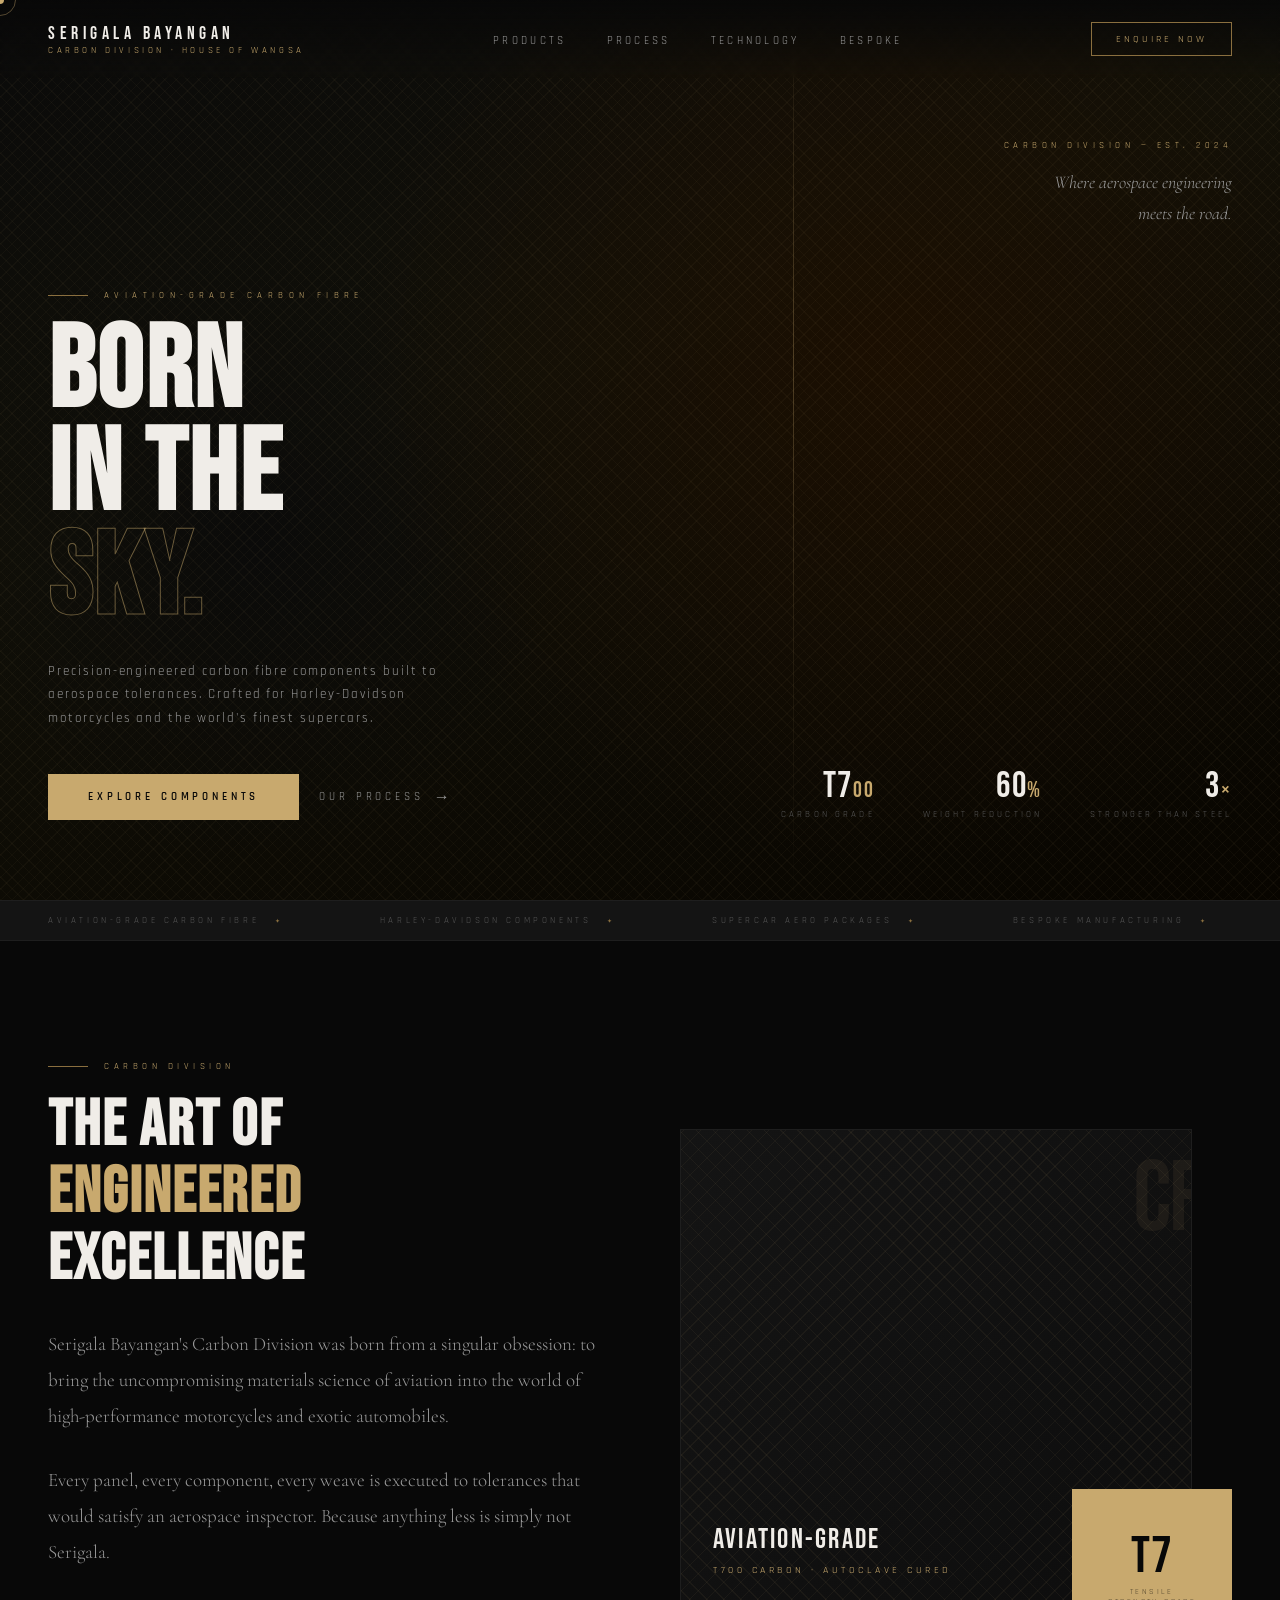
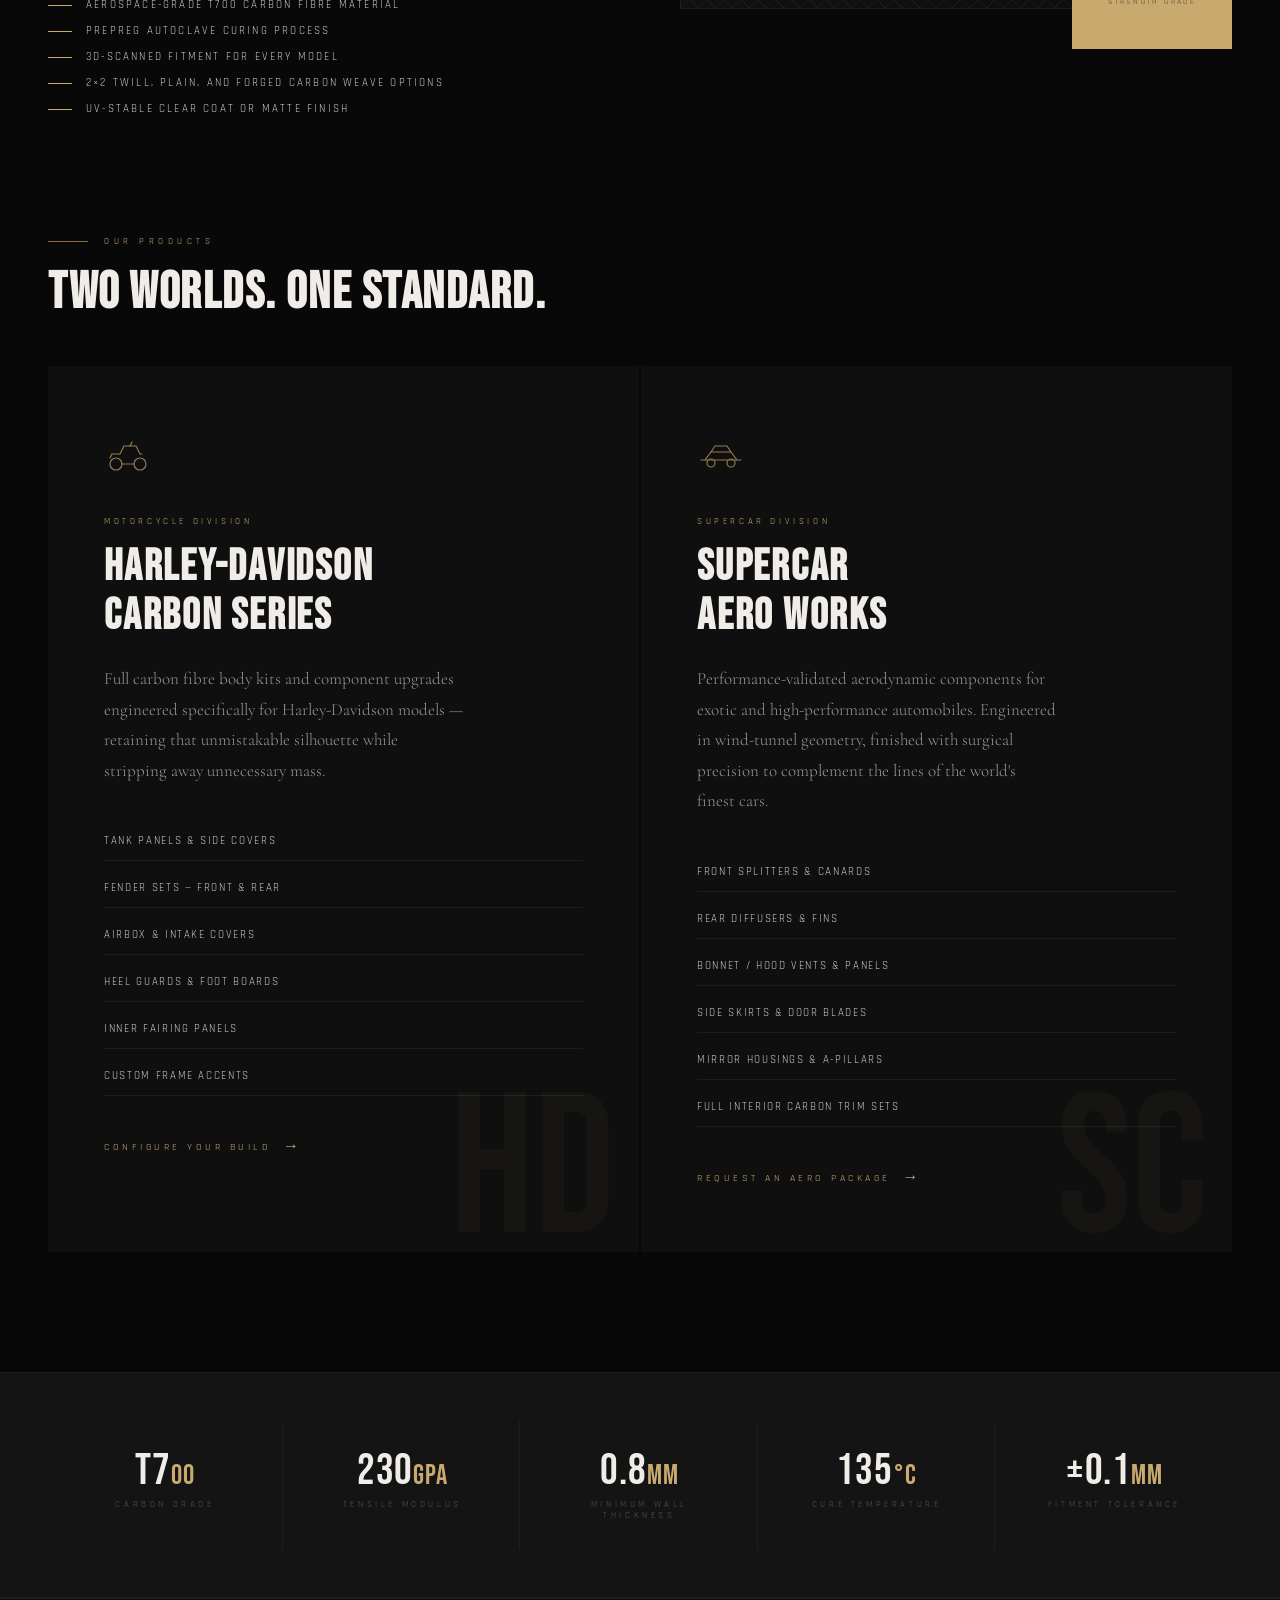
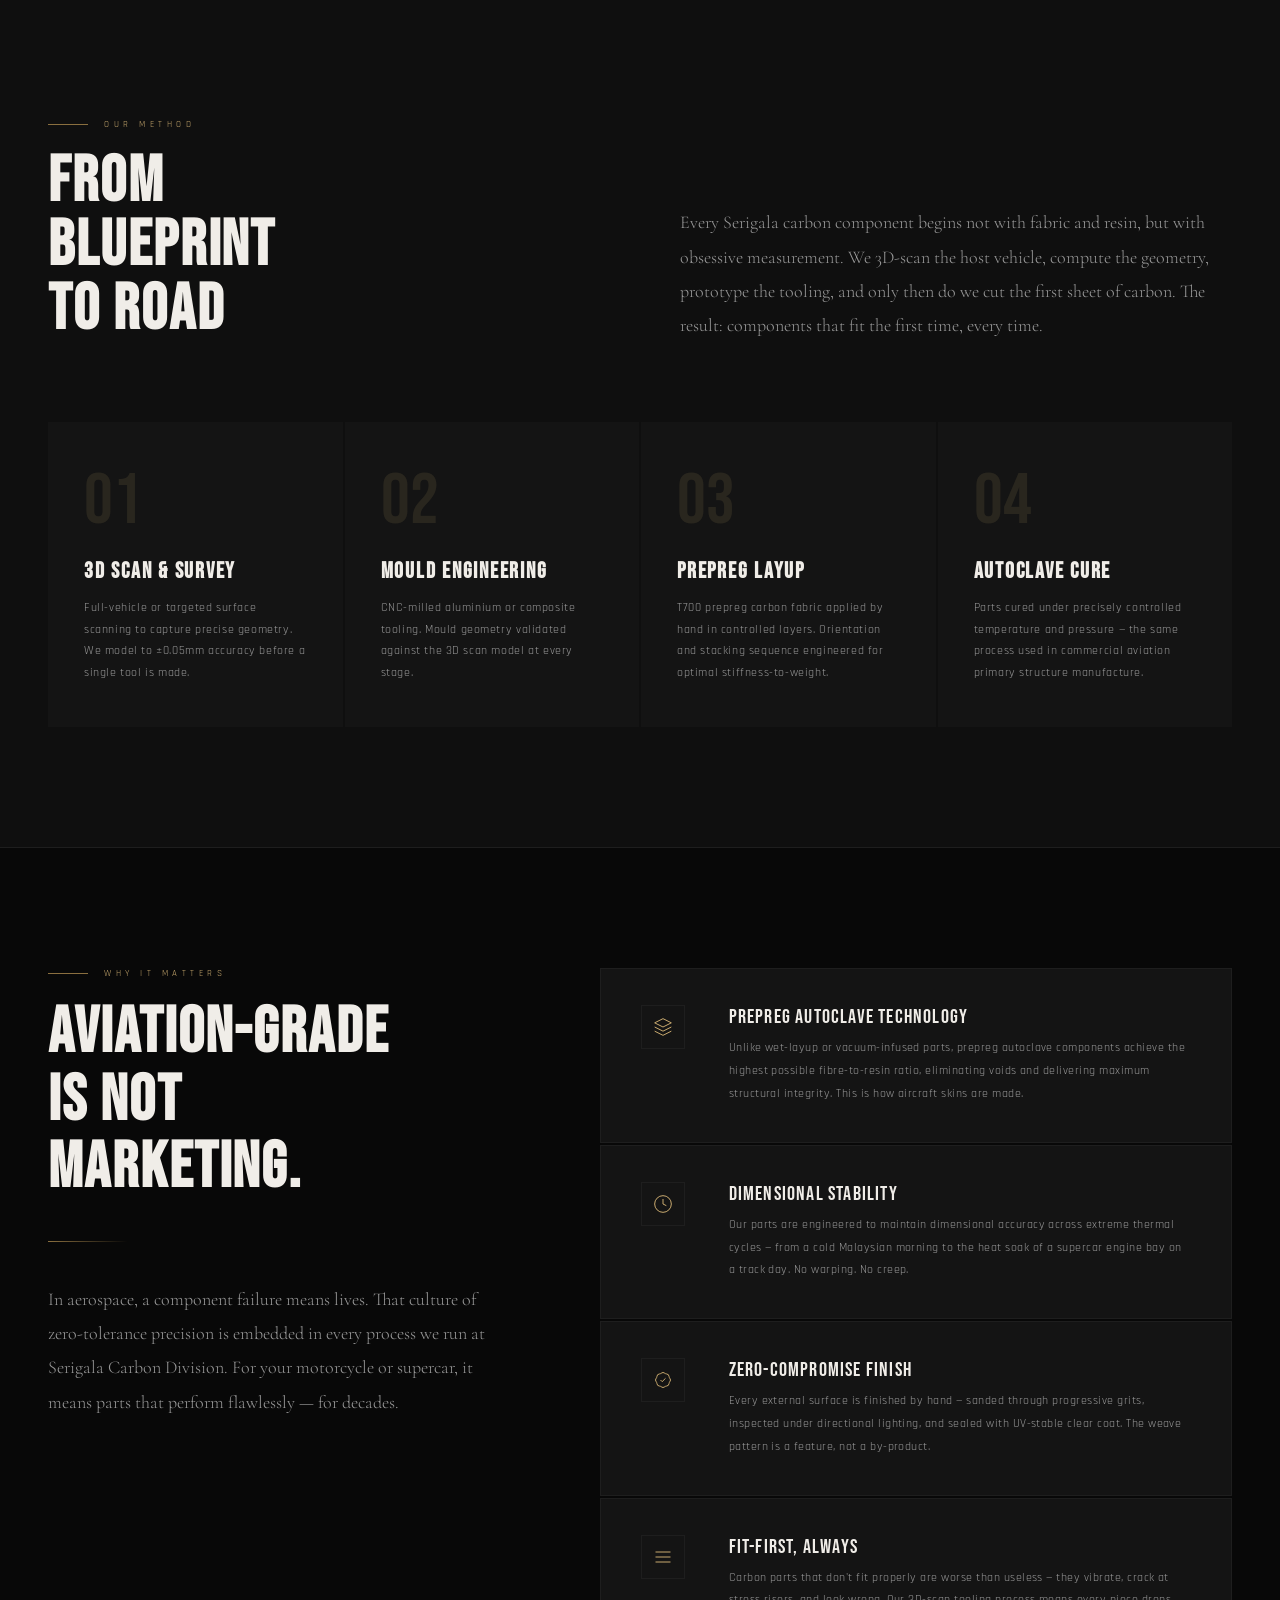
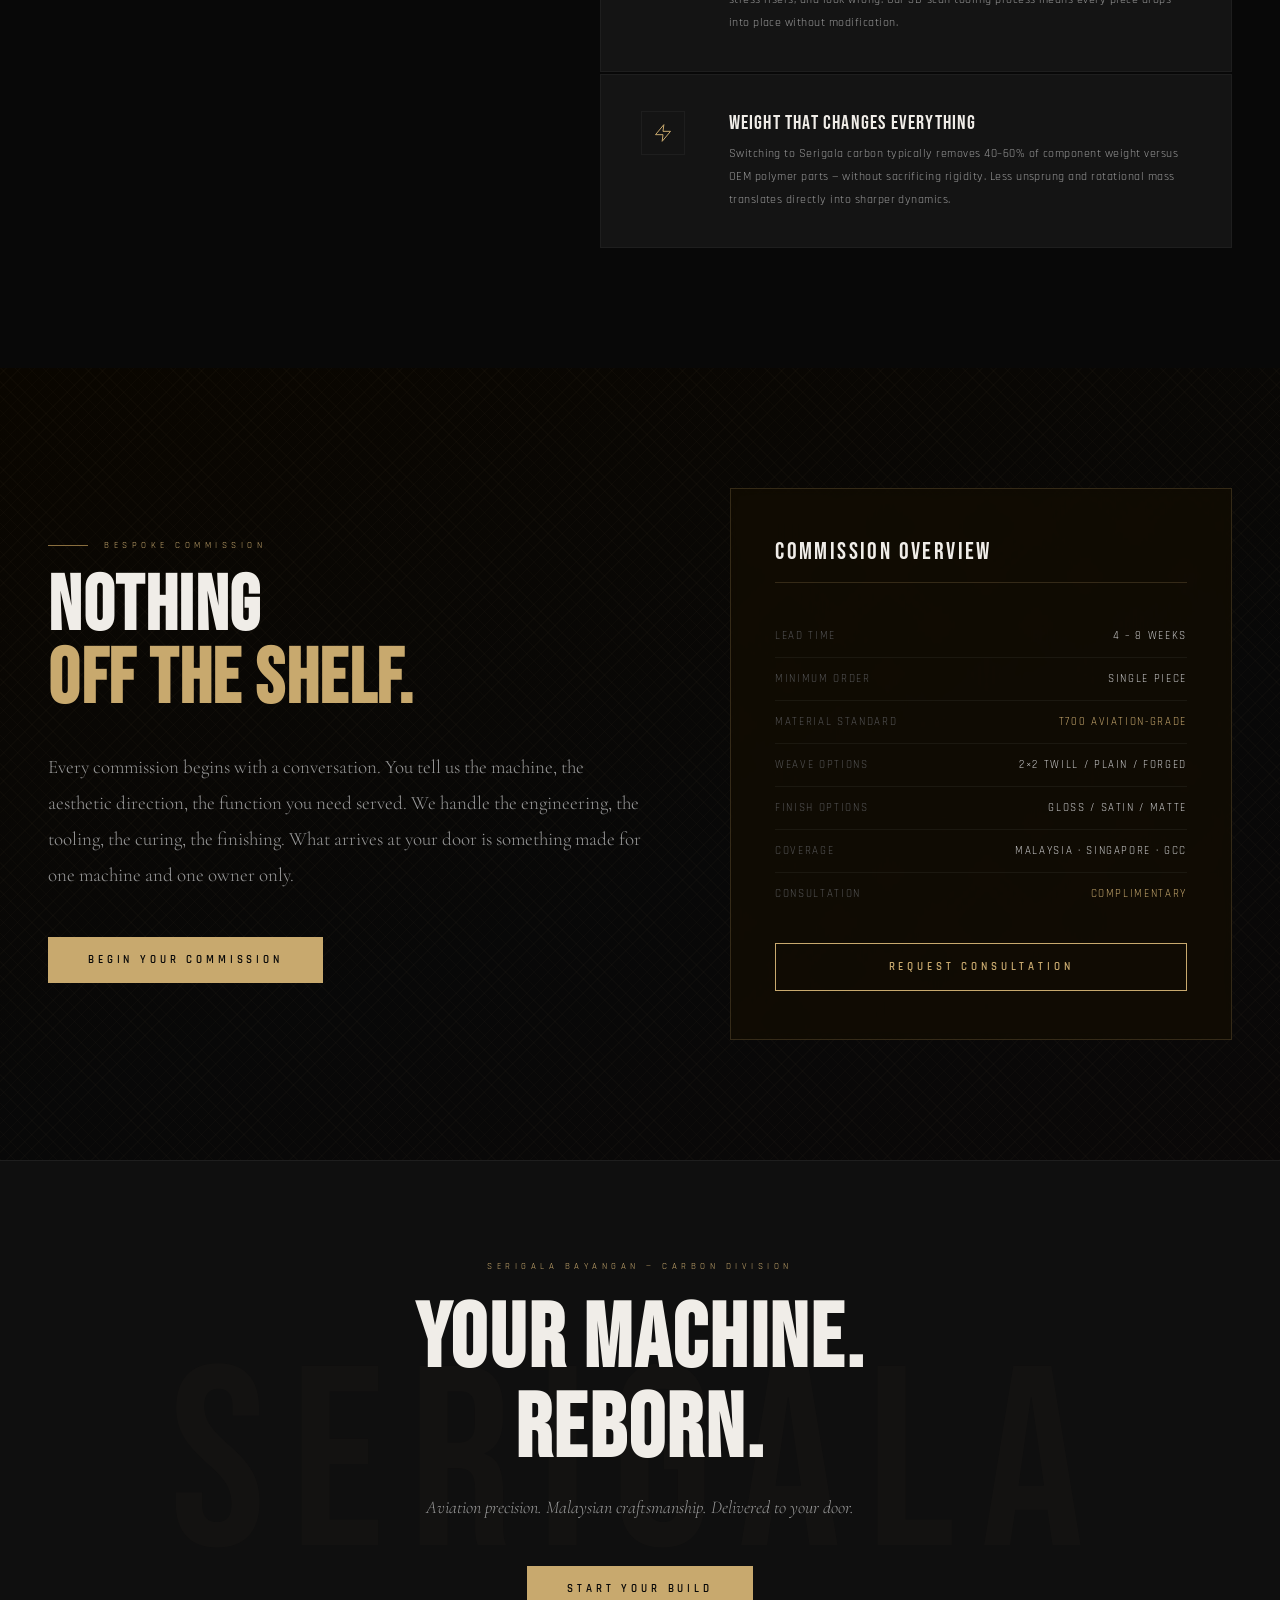
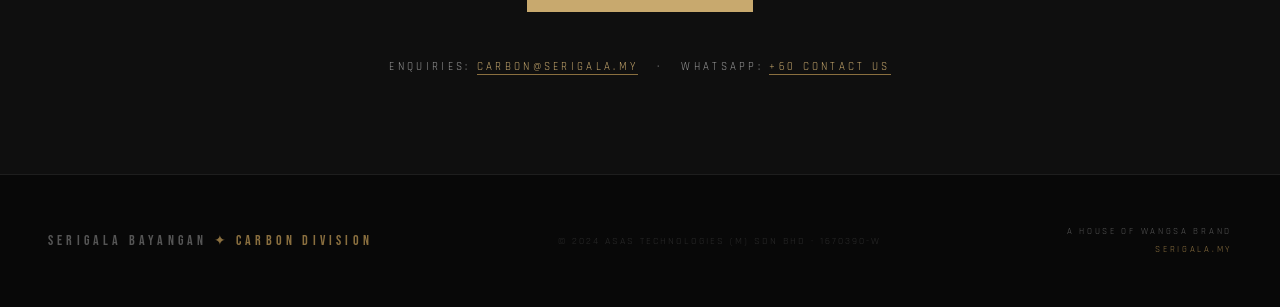
==== index.html @ 8aa506dd "Rename serigala-carbon.html to index.html" ====
<!DOCTYPE html>
<html lang="en">
<head>
<meta charset="UTF-8">
<meta name="viewport" content="width=device-width, initial-scale=1.0">
<title>Carbon Division — Serigala Bayangan</title>
<link rel="preconnect" href="https://fonts.googleapis.com">
<link href="https://fonts.googleapis.com/css2?family=Bebas+Neue&family=Cormorant+Garamond:ital,wght@0,300;0,400;0,600;1,300;1,400&family=Rajdhani:wght@300;400;500;600&display=swap" rel="stylesheet">
<link rel="stylesheet" href="css/style.css">
</head>
<body>

<div class="cursor" id="cursor"></div>
<div class="cursor-ring" id="cursorRing"></div>

<!-- NAV -->
<nav>
  <div class="nav-brand">
    <div class="nav-brand-main">Serigala Bayangan</div>
    <div class="nav-brand-sub">Carbon Division · House of Wangsa</div>
  </div>
  <ul class="nav-links">
    <li><a href="#products">Products</a></li>
    <li><a href="#process">Process</a></li>
    <li><a href="#why">Technology</a></li>
    <li><a href="#bespoke">Bespoke</a></li>
  </ul>
  <a href="#bespoke" class="nav-cta">Enquire Now</a>
</nav>

<!-- HERO -->
<section class="hero">
  <div class="hero-bg"></div>
  <div class="hero-carbon"></div>
  <div class="hero-line-v"></div>

  <div class="hero-tag">
    <div class="hero-tag-label">Carbon Division — Est. 2024</div>
    <div class="hero-tag-copy">Where aerospace engineering<br>meets the road.</div>
  </div>

  <div class="hero-content">
    <div class="hero-eyebrow">Aviation-Grade Carbon Fibre</div>
    <h1 class="hero-title">
      Born<br>
      in the<br>
      <span>Sky.</span>
    </h1>
    <p class="hero-sub">
      Precision-engineered carbon fibre components built to aerospace tolerances. 
      Crafted for Harley-Davidson motorcycles and the world's finest supercars.
    </p>
    <div class="hero-actions">
      <a href="#products" class="btn-primary">Explore Components</a>
      <a href="#process" class="btn-ghost">Our Process</a>
    </div>
  </div>

  <div class="hero-stats">
    <div class="stat">
      <div class="stat-number">T7<span class="stat-unit">00</span></div>
      <div class="stat-label">Carbon Grade</div>
    </div>
    <div class="stat">
      <div class="stat-number">60<span class="stat-unit">%</span></div>
      <div class="stat-label">Weight Reduction</div>
    </div>
    <div class="stat">
      <div class="stat-number">3<span class="stat-unit">×</span></div>
      <div class="stat-label">Stronger Than Steel</div>
    </div>
  </div>
</section>

<!-- TICKER -->
<div class="ticker-wrap">
  <div class="ticker">
    <div class="ticker-item">Aviation-Grade Carbon Fibre</div>
    <div class="ticker-item">Harley-Davidson Components</div>
    <div class="ticker-item">Supercar Aero Packages</div>
    <div class="ticker-item">Bespoke Manufacturing</div>
    <div class="ticker-item">Prepreg Layup Technology</div>
    <div class="ticker-item">CNC Precision Finishing</div>
    <div class="ticker-item">Malaysian Craftsmanship</div>
    <div class="ticker-item">House of Wangsa</div>
    <!-- Duplicate for seamless loop -->
    <div class="ticker-item">Aviation-Grade Carbon Fibre</div>
    <div class="ticker-item">Harley-Davidson Components</div>
    <div class="ticker-item">Supercar Aero Packages</div>
    <div class="ticker-item">Bespoke Manufacturing</div>
    <div class="ticker-item">Prepreg Layup Technology</div>
    <div class="ticker-item">CNC Precision Finishing</div>
    <div class="ticker-item">Malaysian Craftsmanship</div>
    <div class="ticker-item">House of Wangsa</div>
  </div>
</div>

<!-- INTRO -->
<section class="intro" id="about">
  <div class="reveal">
    <div class="section-label">Carbon Division</div>
    <h2 class="intro-title">The Art of<br><em>Engineered</em><br>Excellence</h2>
    <p class="intro-body">
      Serigala Bayangan's Carbon Division was born from a singular obsession: 
      to bring the uncompromising materials science of aviation into the world of 
      high-performance motorcycles and exotic automobiles.
    </p>
    <p class="intro-body">
      Every panel, every component, every weave is executed to tolerances 
      that would satisfy an aerospace inspector. Because anything less 
      is simply not Serigala.
    </p>
    <ul class="intro-list">
      <li>Aerospace-grade T700 carbon fibre material</li>
      <li>Prepreg autoclave curing process</li>
      <li>3D-scanned fitment for every model</li>
      <li>2×2 twill, plain, and forged carbon weave options</li>
      <li>UV-stable clear coat or matte finish</li>
    </ul>
  </div>

  <div class="intro-visual reveal">
    <div class="intro-card intro-card-main">
      <div class="card-cf-label">CF</div>
      <div class="card-main-content">
        <div class="card-main-title">Aviation-Grade</div>
        <div class="card-main-sub">T700 Carbon · Autoclave Cured</div>
      </div>
    </div>
    <div class="intro-card intro-card-accent">
      <div class="accent-number">T7</div>
      <div class="accent-label">Tensile<br>Strength Grade</div>
    </div>
  </div>
</section>

<!-- CATEGORIES -->
<section id="products">
  <div style="padding: 0 48px 48px;" class="reveal">
    <div class="section-label">Our Products</div>
    <h2 style="font-family:'Bebas Neue',sans-serif;font-size:clamp(36px,4vw,52px);letter-spacing:0.03em;color:var(--white);line-height:1;">
      Two Worlds. One Standard.
    </h2>
  </div>

  <div class="categories">
    <!-- HARLEY -->
    <div class="cat-card reveal">
      <div class="cat-bg-number">HD</div>
      <svg class="cat-icon" viewBox="0 0 48 48" fill="none" xmlns="http://www.w3.org/2000/svg">
        <circle cx="12" cy="34" r="6" stroke="#c8a96e" stroke-width="1.2"/>
        <circle cx="36" cy="34" r="6" stroke="#c8a96e" stroke-width="1.2"/>
        <path d="M18 34h12M8 24h8l4-8h12l4 8h2" stroke="#c8a96e" stroke-width="1.2" stroke-linecap="round"/>
        <path d="M6 28l2-4M26 16l2-4" stroke="#c8a96e" stroke-width="1.2" stroke-linecap="round"/>
      </svg>
      <div class="cat-eyebrow">Motorcycle Division</div>
      <h3 class="cat-title">Harley-Davidson<br>Carbon Series</h3>
      <p class="cat-desc">
        Full carbon fibre body kits and component upgrades engineered specifically 
        for Harley-Davidson models — retaining that unmistakable silhouette while 
        stripping away unnecessary mass.
      </p>
      <div class="cat-items">
        <div class="cat-item">Tank Panels & Side Covers</div>
        <div class="cat-item">Fender Sets — Front & Rear</div>
        <div class="cat-item">Airbox & Intake Covers</div>
        <div class="cat-item">Heel Guards & Foot Boards</div>
        <div class="cat-item">Inner Fairing Panels</div>
        <div class="cat-item">Custom Frame Accents</div>
      </div>
      <a href="#bespoke" class="cat-link">Configure Your Build</a>
    </div>

    <!-- SUPERCARS -->
    <div class="cat-card reveal">
      <div class="cat-bg-number">SC</div>
      <svg class="cat-icon" viewBox="0 0 48 48" fill="none" xmlns="http://www.w3.org/2000/svg">
        <path d="M4 30h40M8 30l6-8h20l6 8" stroke="#c8a96e" stroke-width="1.2" stroke-linecap="round" stroke-linejoin="round"/>
        <path d="M14 22l4-6h12l4 6" stroke="#c8a96e" stroke-width="1.2" stroke-linecap="round"/>
        <circle cx="14" cy="33" r="4" stroke="#c8a96e" stroke-width="1.2"/>
        <circle cx="34" cy="33" r="4" stroke="#c8a96e" stroke-width="1.2"/>
      </svg>
      <div class="cat-eyebrow">Supercar Division</div>
      <h3 class="cat-title">Supercar<br>Aero Works</h3>
      <p class="cat-desc">
        Performance-validated aerodynamic components for exotic and high-performance 
        automobiles. Engineered in wind-tunnel geometry, finished with surgical precision 
        to complement the lines of the world's finest cars.
      </p>
      <div class="cat-items">
        <div class="cat-item">Front Splitters & Canards</div>
        <div class="cat-item">Rear Diffusers & Fins</div>
        <div class="cat-item">Bonnet / Hood Vents & Panels</div>
        <div class="cat-item">Side Skirts & Door Blades</div>
        <div class="cat-item">Mirror Housings & A-Pillars</div>
        <div class="cat-item">Full Interior Carbon Trim Sets</div>
      </div>
      <a href="#bespoke" class="cat-link">Request an Aero Package</a>
    </div>
  </div>
</section>

<!-- SPECS BAR -->
<div class="specs-bar reveal">
  <div class="spec">
    <div class="spec-val">T7<span>00</span></div>
    <div class="spec-name">Carbon Grade</div>
  </div>
  <div class="spec">
    <div class="spec-val">230<span>GPa</span></div>
    <div class="spec-name">Tensile Modulus</div>
  </div>
  <div class="spec">
    <div class="spec-val">0.8<span>mm</span></div>
    <div class="spec-name">Minimum Wall Thickness</div>
  </div>
  <div class="spec">
    <div class="spec-val">135<span>°C</span></div>
    <div class="spec-name">Cure Temperature</div>
  </div>
  <div class="spec">
    <div class="spec-val">±0.1<span>mm</span></div>
    <div class="spec-name">Fitment Tolerance</div>
  </div>
</div>

<!-- PROCESS -->
<section class="process" id="process">
  <div class="process-header reveal">
    <div>
      <div class="section-label">Our Method</div>
      <h2 class="process-title">From<br>Blueprint<br>to Road</h2>
    </div>
    <p class="process-intro">
      Every Serigala carbon component begins not with fabric and resin, 
      but with obsessive measurement. We 3D-scan the host vehicle, 
      compute the geometry, prototype the tooling, and only then do we 
      cut the first sheet of carbon. The result: components that fit 
      the first time, every time.
    </p>
  </div>

  <div class="process-steps">
    <div class="step reveal">
      <div class="step-num">01</div>
      <h3 class="step-title">3D Scan & Survey</h3>
      <p class="step-desc">Full-vehicle or targeted surface scanning to capture precise geometry. We model to ±0.05mm accuracy before a single tool is made.</p>
      <div class="step-bar"></div>
    </div>
    <div class="step reveal">
      <div class="step-num">02</div>
      <h3 class="step-title">Mould Engineering</h3>
      <p class="step-desc">CNC-milled aluminium or composite tooling. Mould geometry validated against the 3D scan model at every stage.</p>
      <div class="step-bar"></div>
    </div>
    <div class="step reveal">
      <div class="step-num">03</div>
      <h3 class="step-title">Prepreg Layup</h3>
      <p class="step-desc">T700 prepreg carbon fabric applied by hand in controlled layers. Orientation and stacking sequence engineered for optimal stiffness-to-weight.</p>
      <div class="step-bar"></div>
    </div>
    <div class="step reveal">
      <div class="step-num">04</div>
      <h3 class="step-title">Autoclave Cure</h3>
      <p class="step-desc">Parts cured under precisely controlled temperature and pressure — the same process used in commercial aviation primary structure manufacture.</p>
      <div class="step-bar"></div>
    </div>
  </div>
</section>

<!-- WHY AVIATION -->
<section class="why" id="why">
  <div class="why-sticky reveal">
    <div class="section-label">Why It Matters</div>
    <h2 class="why-title">Aviation-Grade<br>Is Not<br>Marketing.</h2>
    <div class="divider"></div>
    <p class="why-sub">
      In aerospace, a component failure means lives. That culture of 
      zero-tolerance precision is embedded in every process we run 
      at Serigala Carbon Division. For your motorcycle or supercar, 
      it means parts that perform flawlessly — for decades.
    </p>
  </div>

  <div class="why-features">
    <div class="feature reveal">
      <div class="feature-icon">
        <svg viewBox="0 0 24 24" fill="none" stroke="#c8a96e" stroke-width="1.2">
          <path d="M12 2L2 7l10 5 10-5-10-5zM2 17l10 5 10-5M2 12l10 5 10-5"/>
        </svg>
      </div>
      <div>
        <div class="feature-title">Prepreg Autoclave Technology</div>
        <p class="feature-desc">Unlike wet-layup or vacuum-infused parts, prepreg autoclave components achieve the highest possible fibre-to-resin ratio, eliminating voids and delivering maximum structural integrity. This is how aircraft skins are made.</p>
      </div>
    </div>

    <div class="feature reveal">
      <div class="feature-icon">
        <svg viewBox="0 0 24 24" fill="none" stroke="#c8a96e" stroke-width="1.2">
          <circle cx="12" cy="12" r="10"/><path d="M12 6v6l4 2"/>
        </svg>
      </div>
      <div>
        <div class="feature-title">Dimensional Stability</div>
        <p class="feature-desc">Our parts are engineered to maintain dimensional accuracy across extreme thermal cycles — from a cold Malaysian morning to the heat soak of a supercar engine bay on a track day. No warping. No creep.</p>
      </div>
    </div>

    <div class="feature reveal">
      <div class="feature-icon">
        <svg viewBox="0 0 24 24" fill="none" stroke="#c8a96e" stroke-width="1.2">
          <path d="M9 12l2 2 4-4M7.835 4.697a3.42 3.42 0 001.946-.806 3.42 3.42 0 014.438 0 3.42 3.42 0 001.946.806 3.42 3.42 0 013.138 3.138 3.42 3.42 0 00.806 1.946 3.42 3.42 0 010 4.438 3.42 3.42 0 00-.806 1.946 3.42 3.42 0 01-3.138 3.138 3.42 3.42 0 00-1.946.806 3.42 3.42 0 01-4.438 0 3.42 3.42 0 00-1.946-.806 3.42 3.42 0 01-3.138-3.138 3.42 3.42 0 00-.806-1.946 3.42 3.42 0 010-4.438 3.42 3.42 0 00.806-1.946 3.42 3.42 0 013.138-3.138z"/>
        </svg>
      </div>
      <div>
        <div class="feature-title">Zero-Compromise Finish</div>
        <p class="feature-desc">Every external surface is finished by hand — sanded through progressive grits, inspected under directional lighting, and sealed with UV-stable clear coat. The weave pattern is a feature, not a by-product.</p>
      </div>
    </div>

    <div class="feature reveal">
      <div class="feature-icon">
        <svg viewBox="0 0 24 24" fill="none" stroke="#c8a96e" stroke-width="1.2">
          <path d="M3 6h18M3 12h18M3 18h18"/>
        </svg>
      </div>
      <div>
        <div class="feature-title">Fit-First, Always</div>
        <p class="feature-desc">Carbon parts that don't fit properly are worse than useless — they vibrate, crack at stress risers, and look wrong. Our 3D-scan tooling process means every piece drops into place without modification.</p>
      </div>
    </div>

    <div class="feature reveal">
      <div class="feature-icon">
        <svg viewBox="0 0 24 24" fill="none" stroke="#c8a96e" stroke-width="1.2">
          <path d="M13 2L3 14h9l-1 8 10-12h-9l1-8z"/>
        </svg>
      </div>
      <div>
        <div class="feature-title">Weight That Changes Everything</div>
        <p class="feature-desc">Switching to Serigala carbon typically removes 40–60% of component weight versus OEM polymer parts — without sacrificing rigidity. Less unsprung and rotational mass translates directly into sharper dynamics.</p>
      </div>
    </div>
  </div>
</section>

<!-- BESPOKE -->
<section class="bespoke" id="bespoke">
  <div class="bespoke-content reveal">
    <div class="section-label">Bespoke Commission</div>
    <h2 class="bespoke-title">
      Nothing<br>
      <em>Off the Shelf.</em>
    </h2>
    <p class="bespoke-body">
      Every commission begins with a conversation. You tell us the machine, 
      the aesthetic direction, the function you need served. We handle 
      the engineering, the tooling, the curing, the finishing. 
      What arrives at your door is something made for one machine 
      and one owner only.
    </p>
    <a href="mailto:carbon@serigala.my" class="btn-primary">Begin Your Commission</a>
  </div>

  <div class="bespoke-panel reveal">
    <div class="bespoke-panel-title">Commission Overview</div>
    <div class="bp-row">
      <span class="bp-label">Lead Time</span>
      <span class="bp-val">4 – 8 Weeks</span>
    </div>
    <div class="bp-row">
      <span class="bp-label">Minimum Order</span>
      <span class="bp-val">Single Piece</span>
    </div>
    <div class="bp-row">
      <span class="bp-label">Material Standard</span>
      <span class="bp-val gold">T700 Aviation-Grade</span>
    </div>
    <div class="bp-row">
      <span class="bp-label">Weave Options</span>
      <span class="bp-val">2×2 Twill / Plain / Forged</span>
    </div>
    <div class="bp-row">
      <span class="bp-label">Finish Options</span>
      <span class="bp-val">Gloss / Satin / Matte</span>
    </div>
    <div class="bp-row">
      <span class="bp-label">Coverage</span>
      <span class="bp-val">Malaysia · Singapore · GCC</span>
    </div>
    <div class="bp-row" style="border-bottom:none;">
      <span class="bp-label">Consultation</span>
      <span class="bp-val gold">Complimentary</span>
    </div>
    <a href="mailto:carbon@serigala.my" class="bespoke-panel-cta">Request Consultation</a>
  </div>
</section>

<!-- CTA -->
<section class="cta-banner">
  <div class="cta-eyebrow">Serigala Bayangan — Carbon Division</div>
  <h2 class="cta-title">Your Machine.<br>Reborn.</h2>
  <p class="cta-sub">Aviation precision. Malaysian craftsmanship. Delivered to your door.</p>
  <div class="cta-actions">
    <a href="mailto:carbon@serigala.my" class="btn-primary">Start Your Build</a>
  </div>
  <p class="cta-contact">
    Enquiries: <a href="mailto:carbon@serigala.my">carbon@serigala.my</a>
    &nbsp;&nbsp;·&nbsp;&nbsp;
    WhatsApp: <a href="https://wa.me/60">+60 Contact Us</a>
  </p>
</section>

<!-- FOOTER -->
<footer>
  <div class="footer-brand">Serigala Bayangan <span>✦ Carbon Division</span></div>
  <div class="footer-copy">© 2024 ASAS Technologies (M) Sdn Bhd · 1670390-W</div>
  <div class="footer-how">
    A House of Wangsa Brand<br>
    <span style="color:var(--gold-dim);">serigala.my</span>
  </div>
</footer>

<script>
  // Custom cursor
  const cursor = document.getElementById('cursor');
  const ring = document.getElementById('cursorRing');
  document.addEventListener('mousemove', e => {
    cursor.style.left = e.clientX + 'px';
    cursor.style.top = e.clientY + 'px';
    setTimeout(() => {
      ring.style.left = e.clientX + 'px';
      ring.style.top = e.clientY + 'px';
    }, 80);
  });
  document.querySelectorAll('a, button').forEach(el => {
    el.addEventListener('mouseenter', () => {
      cursor.style.width = '16px';
      cursor.style.height = '16px';
      ring.style.width = '48px';
      ring.style.height = '48px';
    });
    el.addEventListener('mouseleave', () => {
      cursor.style.width = '8px';
      cursor.style.height = '8px';
      ring.style.width = '32px';
      ring.style.height = '32px';
    });
  });

  // Scroll reveal
  const observer = new IntersectionObserver((entries) => {
    entries.forEach((entry, i) => {
      if (entry.isIntersecting) {
        setTimeout(() => entry.target.classList.add('visible'), i * 80);
        observer.unobserve(entry.target);
      }
    });
  }, { threshold: 0.1, rootMargin: '0px 0px -40px 0px' });

  document.querySelectorAll('.reveal').forEach(el => observer.observe(el));
</script>
</body>
</html>
---- css/style.css ----
:root {
    --black: #080808;
    --deep: #0f0f0f;
    --surface: #141414;
    --border: #1e1e1e;
    --ash: #2a2a2a;
    --mid: #555;
    --silver: #999;
    --light: #ccc;
    --white: #f0ede8;
    --gold: #c8a96e;
    --gold-dim: #8a6f3f;
    --red: #8b1a1a;
    --amber: #d4840a;
  }

  * { margin: 0; padding: 0; box-sizing: border-box; }

  html { scroll-behavior: smooth; }

  body {
    background: var(--black);
    color: var(--white);
    font-family: 'Rajdhani', sans-serif;
    font-weight: 400;
    overflow-x: hidden;
    cursor: none;
  }

  /* Custom cursor */
  .cursor {
    position: fixed;
    width: 8px; height: 8px;
    background: var(--gold);
    border-radius: 50%;
    pointer-events: none;
    z-index: 9999;
    transform: translate(-50%, -50%);
    transition: transform 0.1s, width 0.2s, height 0.2s, opacity 0.2s;
  }
  .cursor-ring {
    position: fixed;
    width: 32px; height: 32px;
    border: 1px solid rgba(200,169,110,0.4);
    border-radius: 50%;
    pointer-events: none;
    z-index: 9998;
    transform: translate(-50%, -50%);
    transition: transform 0.18s ease, width 0.3s, height 0.3s;
  }

  /* Carbon fiber texture overlay */
  body::before {
    content: '';
    position: fixed;
    inset: 0;
    background-image:
      repeating-linear-gradient(
        45deg,
        transparent,
        transparent 2px,
        rgba(255,255,255,0.012) 2px,
        rgba(255,255,255,0.012) 4px
      ),
      repeating-linear-gradient(
        -45deg,
        transparent,
        transparent 2px,
        rgba(255,255,255,0.008) 2px,
        rgba(255,255,255,0.008) 4px
      );
    pointer-events: none;
    z-index: 0;
  }

  /* NAV */
  nav {
    position: fixed;
    top: 0; left: 0; right: 0;
    z-index: 100;
    padding: 22px 48px;
    display: flex;
    justify-content: space-between;
    align-items: center;
    background: linear-gradient(to bottom, rgba(8,8,8,0.95), transparent);
    backdrop-filter: blur(2px);
  }
  .nav-brand {
    display: flex;
    flex-direction: column;
    gap: 1px;
  }
  .nav-brand-main {
    font-family: 'Bebas Neue', sans-serif;
    font-size: 18px;
    letter-spacing: 0.25em;
    color: var(--white);
  }
  .nav-brand-sub {
    font-size: 9px;
    letter-spacing: 0.4em;
    color: var(--gold);
    text-transform: uppercase;
  }
  .nav-links {
    display: flex;
    gap: 40px;
    list-style: none;
  }
  .nav-links a {
    font-size: 11px;
    letter-spacing: 0.3em;
    color: var(--silver);
    text-decoration: none;
    text-transform: uppercase;
    transition: color 0.3s;
    position: relative;
  }
  .nav-links a::after {
    content: '';
    position: absolute;
    bottom: -4px; left: 0;
    width: 0; height: 1px;
    background: var(--gold);
    transition: width 0.3s;
  }
  .nav-links a:hover { color: var(--white); }
  .nav-links a:hover::after { width: 100%; }
  .nav-cta {
    font-size: 10px;
    letter-spacing: 0.3em;
    text-transform: uppercase;
    color: var(--gold);
    border: 1px solid var(--gold-dim);
    padding: 10px 24px;
    text-decoration: none;
    transition: all 0.3s;
  }
  .nav-cta:hover {
    background: var(--gold);
    color: var(--black);
  }

  /* HERO */
  .hero {
    position: relative;
    height: 100vh;
    min-height: 700px;
    display: flex;
    align-items: flex-end;
    padding: 0 48px 80px;
    overflow: hidden;
  }

  .hero-bg {
    position: absolute;
    inset: 0;
    background:
      radial-gradient(ellipse 60% 80% at 70% 40%, rgba(30,15,0,0.8) 0%, transparent 70%),
      radial-gradient(ellipse 40% 60% at 20% 60%, rgba(10,10,10,0.9) 0%, transparent 60%),
      linear-gradient(160deg, #0a0a0a 0%, #111008 40%, #080500 100%);
  }

  /* Carbon weave animated */
  .hero-carbon {
    position: absolute;
    inset: 0;
    background-image:
      repeating-linear-gradient(45deg, rgba(200,169,110,0.04) 0px, rgba(200,169,110,0.04) 1px, transparent 1px, transparent 8px),
      repeating-linear-gradient(-45deg, rgba(200,169,110,0.04) 0px, rgba(200,169,110,0.04) 1px, transparent 1px, transparent 8px);
    animation: weave 20s linear infinite;
  }
  @keyframes weave {
    0% { background-position: 0 0, 0 0; }
    100% { background-position: 80px 80px, -80px 80px; }
  }

  .hero-line-v {
    position: absolute;
    top: 0; bottom: 0;
    right: 38%;
    width: 1px;
    background: linear-gradient(to bottom, transparent, rgba(200,169,110,0.3) 40%, rgba(200,169,110,0.1) 70%, transparent);
  }

  .hero-tag {
    position: absolute;
    top: 140px;
    right: 48px;
    width: 36%;
    text-align: right;
  }
  .hero-tag-label {
    font-size: 9px;
    letter-spacing: 0.5em;
    color: var(--gold);
    text-transform: uppercase;
    margin-bottom: 16px;
    opacity: 0;
    animation: fadeUp 1s ease 1.2s forwards;
  }
  .hero-tag-copy {
    font-family: 'Cormorant Garamond', serif;
    font-size: 18px;
    font-weight: 300;
    font-style: italic;
    color: var(--silver);
    line-height: 1.7;
    opacity: 0;
    animation: fadeUp 1s ease 1.5s forwards;
  }

  .hero-content { position: relative; z-index: 2; max-width: 700px; }

  .hero-eyebrow {
    font-size: 9px;
    letter-spacing: 0.6em;
    color: var(--gold);
    text-transform: uppercase;
    margin-bottom: 20px;
    opacity: 0;
    animation: fadeUp 0.8s ease 0.3s forwards;
    display: flex;
    align-items: center;
    gap: 16px;
  }
  .hero-eyebrow::before {
    content: '';
    width: 40px; height: 1px;
    background: var(--gold-dim);
  }

  .hero-title {
    font-family: 'Bebas Neue', sans-serif;
    font-size: clamp(72px, 9vw, 130px);
    line-height: 0.9;
    letter-spacing: 0.02em;
    color: var(--white);
    opacity: 0;
    animation: fadeUp 1s ease 0.5s forwards;
  }
  .hero-title span {
    display: block;
    color: transparent;
    -webkit-text-stroke: 1px rgba(200,169,110,0.5);
  }

  .hero-sub {
    margin-top: 28px;
    font-size: 13px;
    letter-spacing: 0.15em;
    color: var(--silver);
    line-height: 1.8;
    max-width: 420px;
    opacity: 0;
    animation: fadeUp 1s ease 0.8s forwards;
  }

  .hero-actions {
    margin-top: 44px;
    display: flex;
    gap: 20px;
    align-items: center;
    opacity: 0;
    animation: fadeUp 1s ease 1s forwards;
  }

  .btn-primary {
    background: var(--gold);
    color: var(--black);
    font-family: 'Rajdhani', sans-serif;
    font-size: 11px;
    font-weight: 600;
    letter-spacing: 0.35em;
    text-transform: uppercase;
    padding: 16px 40px;
    text-decoration: none;
    display: inline-block;
    position: relative;
    overflow: hidden;
    transition: all 0.3s;
  }
  .btn-primary::before {
    content: '';
    position: absolute;
    top: 0; left: -100%;
    width: 100%; height: 100%;
    background: rgba(255,255,255,0.15);
    transition: left 0.4s;
  }
  .btn-primary:hover::before { left: 100%; }
  .btn-primary:hover { background: #d4b87a; }

  .btn-ghost {
    font-size: 11px;
    letter-spacing: 0.35em;
    text-transform: uppercase;
    color: var(--silver);
    text-decoration: none;
    display: flex;
    align-items: center;
    gap: 10px;
    transition: color 0.3s;
  }
  .btn-ghost::after {
    content: '→';
    font-size: 16px;
    transition: transform 0.3s;
  }
  .btn-ghost:hover { color: var(--white); }
  .btn-ghost:hover::after { transform: translateX(4px); }

  .hero-stats {
    position: absolute;
    bottom: 80px;
    right: 48px;
    display: flex;
    gap: 48px;
    opacity: 0;
    animation: fadeUp 1s ease 1.3s forwards;
  }
  .stat { text-align: right; }
  .stat-number {
    font-family: 'Bebas Neue', sans-serif;
    font-size: 36px;
    letter-spacing: 0.05em;
    color: var(--white);
    line-height: 1;
  }
  .stat-unit { color: var(--gold); font-size: 22px; }
  .stat-label {
    font-size: 9px;
    letter-spacing: 0.35em;
    color: var(--mid);
    text-transform: uppercase;
    margin-top: 4px;
  }

  @keyframes fadeUp {
    from { opacity: 0; transform: translateY(24px); }
    to { opacity: 1; transform: translateY(0); }
  }

  /* TICKER */
  .ticker-wrap {
    overflow: hidden;
    background: var(--surface);
    border-top: 1px solid var(--border);
    border-bottom: 1px solid var(--border);
    padding: 14px 0;
  }
  .ticker {
    display: flex;
    gap: 0;
    white-space: nowrap;
    animation: ticker 30s linear infinite;
  }
  .ticker-item {
    font-size: 9px;
    letter-spacing: 0.4em;
    text-transform: uppercase;
    color: var(--mid);
    padding: 0 48px;
    display: flex;
    align-items: center;
    gap: 16px;
    flex-shrink: 0;
  }
  .ticker-item::after {
    content: '✦';
    font-size: 6px;
    color: var(--gold-dim);
  }
  @keyframes ticker {
    0% { transform: translateX(0); }
    100% { transform: translateX(-50%); }
  }

  /* SECTION BASE */
  section { position: relative; z-index: 1; }

  .section-label {
    font-size: 9px;
    letter-spacing: 0.5em;
    color: var(--gold);
    text-transform: uppercase;
    display: flex;
    align-items: center;
    gap: 16px;
    margin-bottom: 20px;
  }
  .section-label::before {
    content: '';
    width: 40px; height: 1px;
    background: var(--gold-dim);
    flex-shrink: 0;
  }

  /* WHAT WE DO */
  .intro {
    padding: 120px 48px;
    display: grid;
    grid-template-columns: 1fr 1fr;
    gap: 80px;
    align-items: center;
  }

  .intro-title {
    font-family: 'Bebas Neue', sans-serif;
    font-size: clamp(44px, 5vw, 68px);
    line-height: 1.05;
    letter-spacing: 0.03em;
    color: var(--white);
    margin-bottom: 32px;
  }
  .intro-title em {
    font-style: normal;
    color: var(--gold);
  }

  .intro-body {
    font-family: 'Cormorant Garamond', serif;
    font-size: 19px;
    font-weight: 300;
    line-height: 1.9;
    color: var(--silver);
    margin-bottom: 28px;
  }

  .intro-list {
    list-style: none;
    display: flex;
    flex-direction: column;
    gap: 12px;
  }
  .intro-list li {
    font-size: 11px;
    letter-spacing: 0.2em;
    text-transform: uppercase;
    color: var(--light);
    display: flex;
    align-items: center;
    gap: 14px;
  }
  .intro-list li::before {
    content: '';
    width: 24px; height: 1px;
    background: var(--gold);
    flex-shrink: 0;
  }

  .intro-visual {
    position: relative;
    height: 520px;
  }
  .intro-card {
    position: absolute;
    background: var(--surface);
    border: 1px solid var(--border);
    padding: 32px;
  }
  .intro-card-main {
    inset: 0 40px 40px 0;
    background: linear-gradient(135deg, var(--surface) 0%, #0d0d0d 100%);
    display: flex;
    flex-direction: column;
    justify-content: flex-end;
    overflow: hidden;
  }
  .intro-card-main::before {
    content: '';
    position: absolute;
    inset: 0;
    background-image:
      repeating-linear-gradient(45deg, rgba(200,169,110,0.06) 0px, rgba(200,169,110,0.06) 1px, transparent 1px, transparent 12px),
      repeating-linear-gradient(-45deg, rgba(200,169,110,0.06) 0px, rgba(200,169,110,0.06) 1px, transparent 1px, transparent 12px);
  }
  .card-cf-label {
    font-family: 'Bebas Neue', sans-serif;
    font-size: 100px;
    letter-spacing: -0.02em;
    line-height: 1;
    color: rgba(200,169,110,0.08);
    position: absolute;
    top: 20px; right: -10px;
  }
  .card-main-content { position: relative; z-index: 2; }
  .card-main-title {
    font-family: 'Bebas Neue', sans-serif;
    font-size: 28px;
    letter-spacing: 0.08em;
    color: var(--white);
    margin-bottom: 8px;
  }
  .card-main-sub {
    font-size: 10px;
    letter-spacing: 0.35em;
    color: var(--gold);
    text-transform: uppercase;
  }

  .intro-card-accent {
    bottom: 0; right: 0;
    width: 160px; height: 160px;
    background: var(--gold);
    display: flex;
    flex-direction: column;
    justify-content: center;
    align-items: center;
    padding: 24px;
    border: none;
  }
  .accent-number {
    font-family: 'Bebas Neue', sans-serif;
    font-size: 52px;
    line-height: 1;
    color: var(--black);
    letter-spacing: 0.02em;
  }
  .accent-label {
    font-size: 8px;
    letter-spacing: 0.3em;
    text-transform: uppercase;
    color: rgba(0,0,0,0.6);
    text-align: center;
    margin-top: 4px;
  }

  /* CATEGORIES */
  .categories {
    padding: 0 48px 120px;
    display: grid;
    grid-template-columns: 1fr 1fr;
    gap: 2px;
  }

  .cat-card {
    position: relative;
    padding: 64px 56px;
    background: var(--deep);
    overflow: hidden;
    transition: background 0.4s;
    cursor: none;
  }
  .cat-card:hover { background: var(--surface); }

  .cat-card::before {
    content: '';
    position: absolute;
    top: 0; left: 0; right: 0;
    height: 2px;
    background: transparent;
    transition: background 0.4s;
  }
  .cat-card:hover::before { background: var(--gold); }

  .cat-bg-number {
    position: absolute;
    bottom: -20px; right: 24px;
    font-family: 'Bebas Neue', sans-serif;
    font-size: 200px;
    line-height: 1;
    color: rgba(200,169,110,0.04);
    pointer-events: none;
    transition: color 0.4s;
  }
  .cat-card:hover .cat-bg-number { color: rgba(200,169,110,0.07); }

  .cat-icon {
    width: 48px; height: 48px;
    margin-bottom: 32px;
    opacity: 0.7;
  }

  .cat-eyebrow {
    font-size: 9px;
    letter-spacing: 0.4em;
    color: var(--gold);
    text-transform: uppercase;
    margin-bottom: 16px;
  }

  .cat-title {
    font-family: 'Bebas Neue', sans-serif;
    font-size: 44px;
    letter-spacing: 0.04em;
    color: var(--white);
    line-height: 1.1;
    margin-bottom: 24px;
  }

  .cat-desc {
    font-family: 'Cormorant Garamond', serif;
    font-size: 17px;
    font-weight: 300;
    color: var(--silver);
    line-height: 1.8;
    margin-bottom: 36px;
    max-width: 360px;
  }

  .cat-items {
    display: flex;
    flex-direction: column;
    gap: 8px;
    margin-bottom: 40px;
  }
  .cat-item {
    font-size: 11px;
    letter-spacing: 0.15em;
    text-transform: uppercase;
    color: var(--light);
    padding: 10px 0;
    border-bottom: 1px solid var(--border);
    display: flex;
    justify-content: space-between;
    align-items: center;
    transition: color 0.3s;
  }
  .cat-card:hover .cat-item { border-color: var(--ash); }
  .cat-item::after {
    content: '→';
    color: var(--gold-dim);
    font-size: 14px;
    opacity: 0;
    transform: translateX(-8px);
    transition: all 0.3s;
  }
  .cat-card:hover .cat-item::after { opacity: 1; transform: translateX(0); }

  .cat-link {
    font-size: 10px;
    letter-spacing: 0.35em;
    text-transform: uppercase;
    color: var(--gold);
    text-decoration: none;
    display: flex;
    align-items: center;
    gap: 12px;
    transition: gap 0.3s;
  }
  .cat-link::after { content: '→'; font-size: 16px; }
  .cat-card:hover .cat-link { gap: 20px; }

  /* PROCESS */
  .process {
    padding: 120px 48px;
    background: var(--deep);
    border-top: 1px solid var(--border);
    border-bottom: 1px solid var(--border);
  }
  .process-header {
    display: grid;
    grid-template-columns: 1fr 1fr;
    gap: 80px;
    margin-bottom: 80px;
    align-items: end;
  }
  .process-title {
    font-family: 'Bebas Neue', sans-serif;
    font-size: clamp(44px, 5vw, 64px);
    line-height: 1;
    letter-spacing: 0.03em;
    color: var(--white);
  }
  .process-intro {
    font-family: 'Cormorant Garamond', serif;
    font-size: 18px;
    font-weight: 300;
    color: var(--silver);
    line-height: 1.9;
  }

  .process-steps {
    display: grid;
    grid-template-columns: repeat(4, 1fr);
    gap: 2px;
  }
  .step {
    background: var(--surface);
    padding: 44px 36px;
    position: relative;
    overflow: hidden;
    transition: background 0.3s;
  }
  .step:hover { background: var(--ash); }
  .step-num {
    font-family: 'Bebas Neue', sans-serif;
    font-size: 72px;
    line-height: 1;
    color: rgba(200,169,110,0.12);
    margin-bottom: 20px;
    transition: color 0.3s;
  }
  .step:hover .step-num { color: rgba(200,169,110,0.2); }
  .step-title {
    font-family: 'Bebas Neue', sans-serif;
    font-size: 22px;
    letter-spacing: 0.08em;
    color: var(--white);
    margin-bottom: 12px;
  }
  .step-desc {
    font-size: 12px;
    line-height: 1.8;
    color: var(--silver);
    letter-spacing: 0.05em;
  }
  .step-bar {
    position: absolute;
    bottom: 0; left: 0;
    height: 2px;
    width: 0;
    background: var(--gold);
    transition: width 0.6s ease;
  }
  .step:hover .step-bar { width: 100%; }

  /* WHY AVIATION */
  .why {
    padding: 120px 48px;
    display: grid;
    grid-template-columns: 1fr 1.4fr;
    gap: 100px;
    align-items: start;
  }
  .why-sticky { position: sticky; top: 120px; }
  .why-title {
    font-family: 'Bebas Neue', sans-serif;
    font-size: clamp(44px, 5vw, 64px);
    line-height: 1.05;
    letter-spacing: 0.03em;
    color: var(--white);
    margin-bottom: 24px;
  }
  .why-sub {
    font-family: 'Cormorant Garamond', serif;
    font-size: 18px;
    font-weight: 300;
    color: var(--silver);
    line-height: 1.9;
  }

  .why-features {
    display: flex;
    flex-direction: column;
    gap: 2px;
  }
  .feature {
    background: var(--surface);
    border: 1px solid var(--border);
    padding: 36px 40px;
    display: grid;
    grid-template-columns: 60px 1fr;
    gap: 28px;
    align-items: start;
    transition: border-color 0.3s, background 0.3s;
  }
  .feature:hover {
    border-color: var(--gold-dim);
    background: var(--deep);
  }
  .feature-icon {
    width: 44px; height: 44px;
    border: 1px solid var(--border);
    display: flex;
    align-items: center;
    justify-content: center;
    flex-shrink: 0;
    transition: border-color 0.3s;
  }
  .feature:hover .feature-icon { border-color: var(--gold-dim); }
  .feature-icon svg { width: 20px; height: 20px; }
  .feature-title {
    font-family: 'Bebas Neue', sans-serif;
    font-size: 20px;
    letter-spacing: 0.06em;
    color: var(--white);
    margin-bottom: 8px;
  }
  .feature-desc {
    font-size: 12px;
    line-height: 1.9;
    color: var(--silver);
    letter-spacing: 0.04em;
  }

  /* SPECS BAR */
  .specs-bar {
    padding: 48px;
    background: var(--surface);
    border-top: 1px solid var(--border);
    border-bottom: 1px solid var(--border);
    display: grid;
    grid-template-columns: repeat(5, 1fr);
    gap: 2px;
  }
  .spec {
    padding: 28px 32px;
    border-right: 1px solid var(--border);
    text-align: center;
  }
  .spec:last-child { border-right: none; }
  .spec-val {
    font-family: 'Bebas Neue', sans-serif;
    font-size: 44px;
    letter-spacing: 0.02em;
    color: var(--white);
    line-height: 1;
    margin-bottom: 6px;
  }
  .spec-val span { color: var(--gold); font-size: 28px; }
  .spec-name {
    font-size: 9px;
    letter-spacing: 0.4em;
    color: var(--mid);
    text-transform: uppercase;
  }

  /* BESPOKE */
  .bespoke {
    padding: 120px 48px;
    background: linear-gradient(160deg, #0a0600 0%, #080808 60%, #0a0808 100%);
    display: grid;
    grid-template-columns: 1.2fr 1fr;
    gap: 80px;
    align-items: center;
    position: relative;
    overflow: hidden;
  }
  .bespoke::before {
    content: '';
    position: absolute;
    inset: 0;
    background-image:
      repeating-linear-gradient(45deg, rgba(200,169,110,0.025) 0px, rgba(200,169,110,0.025) 1px, transparent 1px, transparent 10px),
      repeating-linear-gradient(-45deg, rgba(200,169,110,0.025) 0px, rgba(200,169,110,0.025) 1px, transparent 1px, transparent 10px);
  }
  .bespoke-content { position: relative; z-index: 2; }
  .bespoke-title {
    font-family: 'Bebas Neue', sans-serif;
    font-size: clamp(48px, 6vw, 80px);
    line-height: 0.95;
    letter-spacing: 0.02em;
    color: var(--white);
    margin-bottom: 32px;
  }
  .bespoke-title em {
    font-style: normal;
    display: block;
    color: var(--gold);
  }
  .bespoke-body {
    font-family: 'Cormorant Garamond', serif;
    font-size: 19px;
    font-weight: 300;
    line-height: 1.9;
    color: var(--silver);
    margin-bottom: 44px;
  }

  .bespoke-panel {
    position: relative; z-index: 2;
    background: rgba(20,14,0,0.6);
    border: 1px solid rgba(200,169,110,0.2);
    padding: 48px 44px;
    backdrop-filter: blur(4px);
  }
  .bespoke-panel-title {
    font-family: 'Bebas Neue', sans-serif;
    font-size: 24px;
    letter-spacing: 0.1em;
    color: var(--white);
    margin-bottom: 32px;
    padding-bottom: 16px;
    border-bottom: 1px solid rgba(200,169,110,0.2);
  }
  .bp-row {
    display: flex;
    justify-content: space-between;
    align-items: center;
    padding: 14px 0;
    border-bottom: 1px solid rgba(255,255,255,0.05);
    font-size: 11px;
    letter-spacing: 0.15em;
    text-transform: uppercase;
  }
  .bp-label { color: var(--mid); }
  .bp-val { color: var(--light); }
  .bp-val.gold { color: var(--gold); }

  .bespoke-panel-cta {
    display: block;
    text-align: center;
    margin-top: 28px;
    background: transparent;
    border: 1px solid var(--gold);
    color: var(--gold);
    font-family: 'Rajdhani', sans-serif;
    font-size: 11px;
    font-weight: 600;
    letter-spacing: 0.35em;
    text-transform: uppercase;
    padding: 16px;
    text-decoration: none;
    transition: all 0.3s;
  }
  .bespoke-panel-cta:hover {
    background: var(--gold);
    color: var(--black);
  }

  /* CTA BANNER */
  .cta-banner {
    padding: 100px 48px;
    display: flex;
    flex-direction: column;
    align-items: center;
    text-align: center;
    border-top: 1px solid var(--border);
    background: var(--deep);
    position: relative;
    overflow: hidden;
  }
  .cta-banner::before {
    content: 'SERIGALA';
    position: absolute;
    top: 50%; left: 50%;
    transform: translate(-50%, -50%);
    font-family: 'Bebas Neue', sans-serif;
    font-size: 20vw;
    letter-spacing: 0.1em;
    color: rgba(200,169,110,0.025);
    white-space: nowrap;
    pointer-events: none;
  }

  .cta-eyebrow {
    font-size: 9px;
    letter-spacing: 0.5em;
    color: var(--gold);
    text-transform: uppercase;
    margin-bottom: 24px;
    position: relative;
  }
  .cta-title {
    font-family: 'Bebas Neue', sans-serif;
    font-size: clamp(48px, 7vw, 96px);
    letter-spacing: 0.03em;
    line-height: 1;
    color: var(--white);
    margin-bottom: 20px;
    position: relative;
  }
  .cta-sub {
    font-family: 'Cormorant Garamond', serif;
    font-size: 18px;
    font-weight: 300;
    font-style: italic;
    color: var(--silver);
    margin-bottom: 48px;
    position: relative;
    max-width: 480px;
  }
  .cta-actions {
    display: flex;
    gap: 20px;
    position: relative;
  }
  .cta-contact {
    font-size: 11px;
    letter-spacing: 0.3em;
    text-transform: uppercase;
    color: var(--silver);
    margin-top: 48px;
    position: relative;
  }
  .cta-contact a {
    color: var(--gold);
    text-decoration: none;
    border-bottom: 1px solid var(--gold-dim);
    transition: border-color 0.3s;
  }
  .cta-contact a:hover { border-color: var(--gold); }

  /* FOOTER */
  footer {
    background: var(--black);
    border-top: 1px solid var(--border);
    padding: 48px;
    display: flex;
    justify-content: space-between;
    align-items: center;
  }
  .footer-brand {
    font-family: 'Bebas Neue', sans-serif;
    font-size: 14px;
    letter-spacing: 0.3em;
    color: var(--mid);
  }
  .footer-brand span { color: var(--gold-dim); }
  .footer-copy {
    font-size: 10px;
    letter-spacing: 0.2em;
    color: var(--ash);
    text-transform: uppercase;
  }
  .footer-how {
    font-size: 9px;
    letter-spacing: 0.3em;
    color: var(--mid);
    text-transform: uppercase;
    text-align: right;
    line-height: 2;
  }

  /* SCROLL REVEAL */
  .reveal {
    opacity: 0;
    transform: translateY(32px);
    transition: opacity 0.8s ease, transform 0.8s ease;
  }
  .reveal.visible {
    opacity: 1;
    transform: translateY(0);
  }

  /* DIVIDER */
  .divider {
    width: 80px; height: 1px;
    background: linear-gradient(to right, var(--gold-dim), transparent);
    margin: 40px 0;
  }
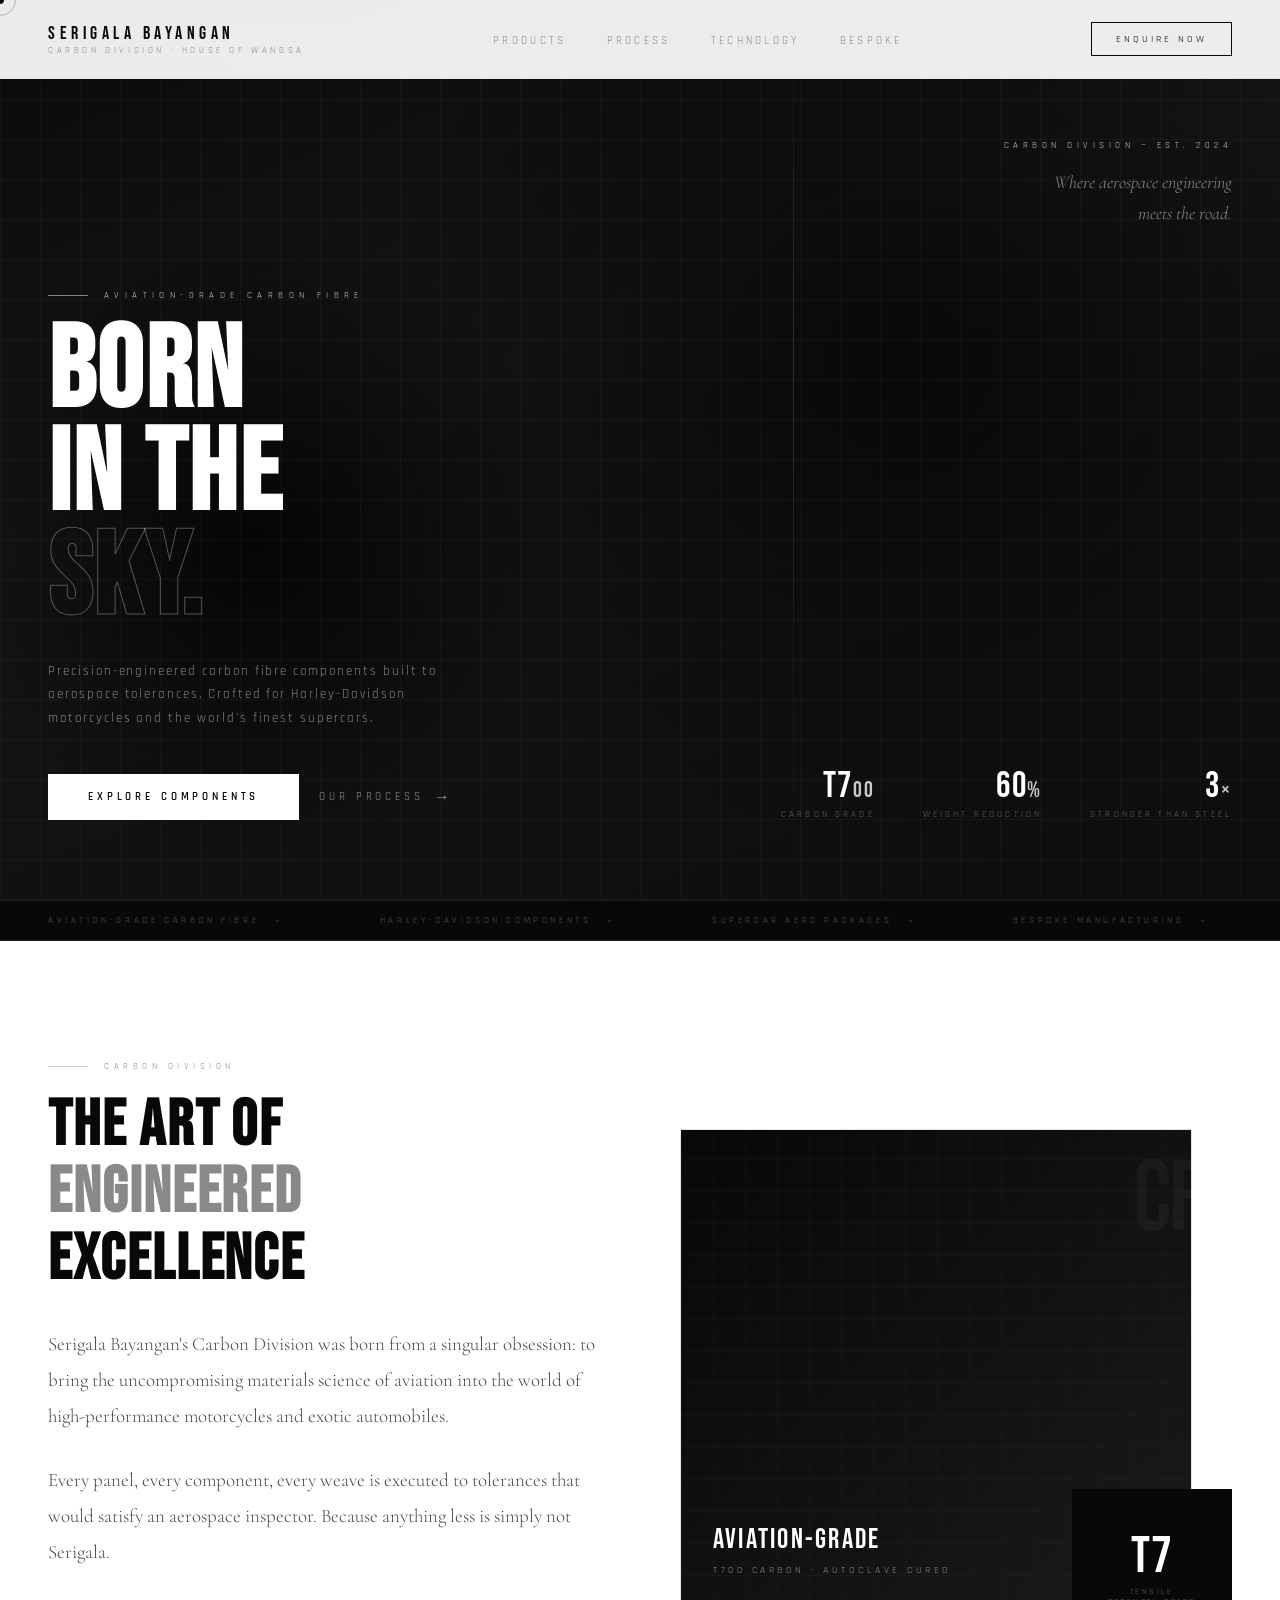
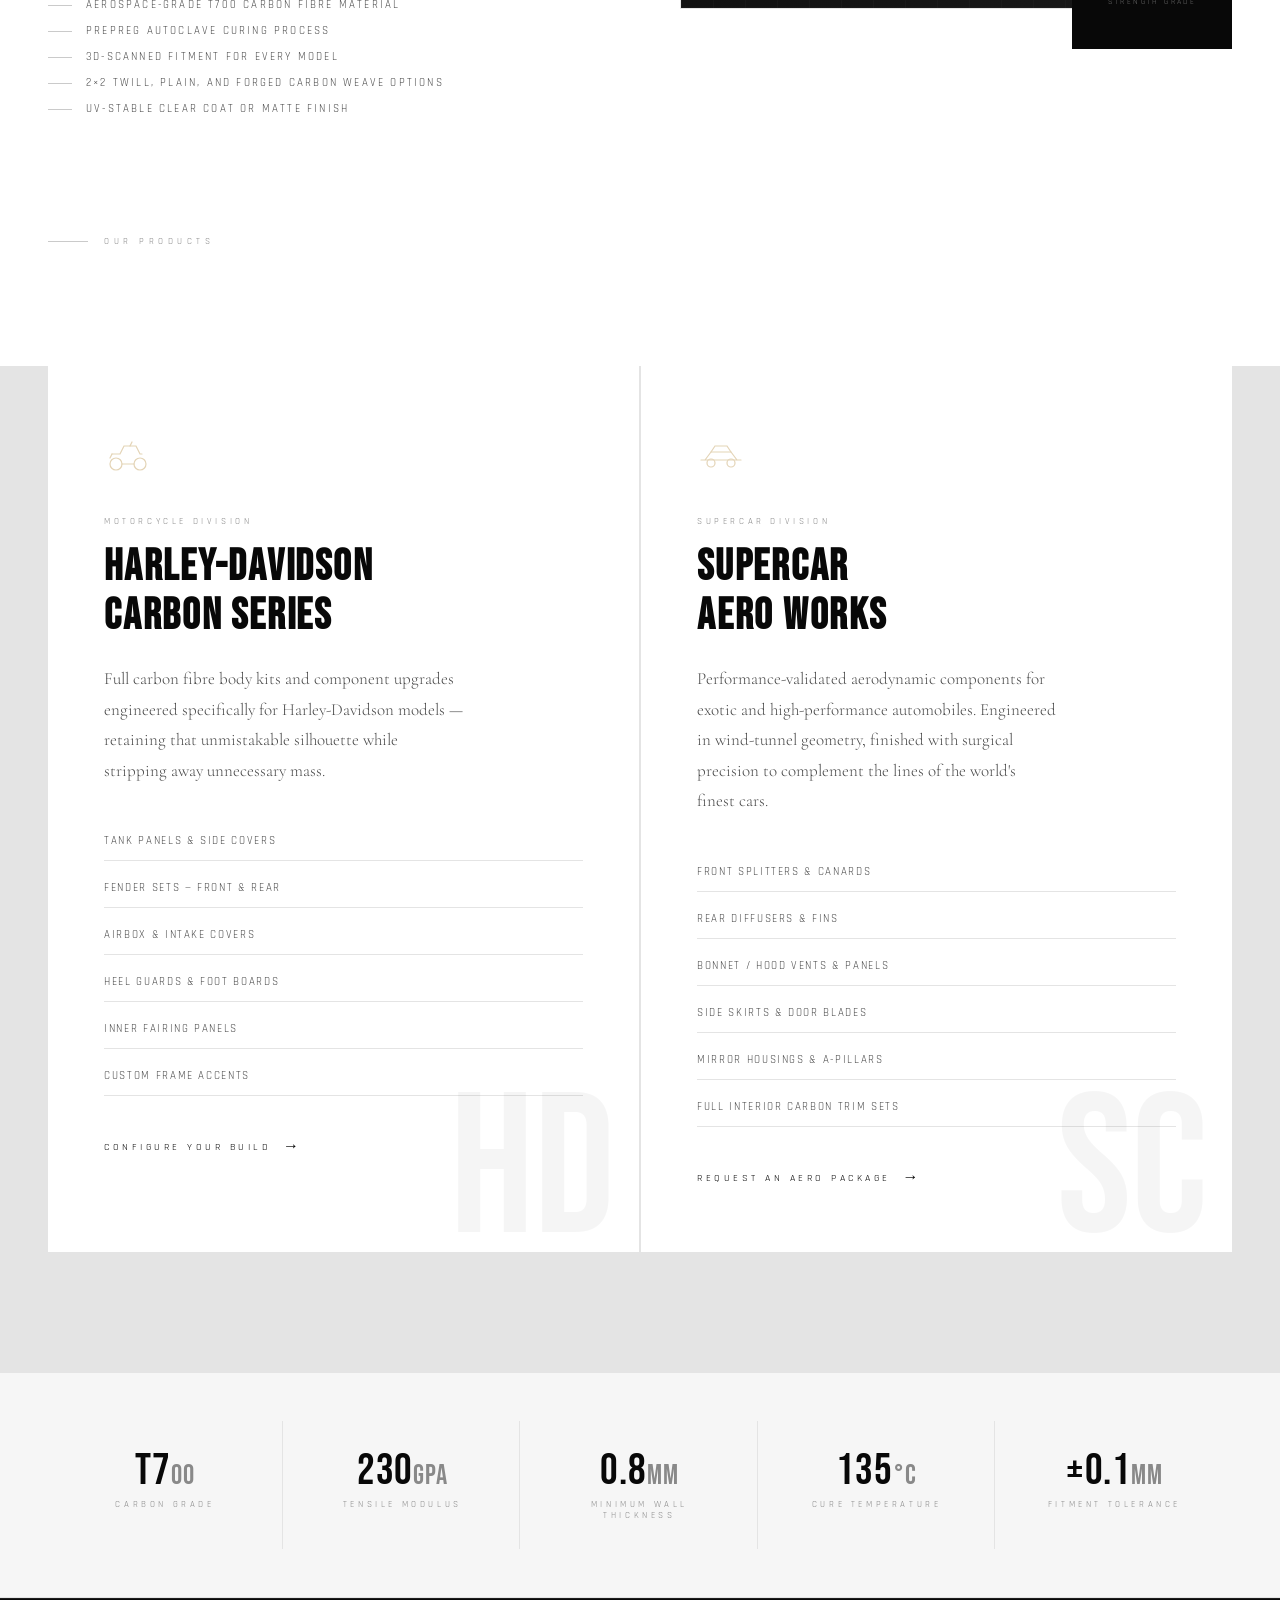
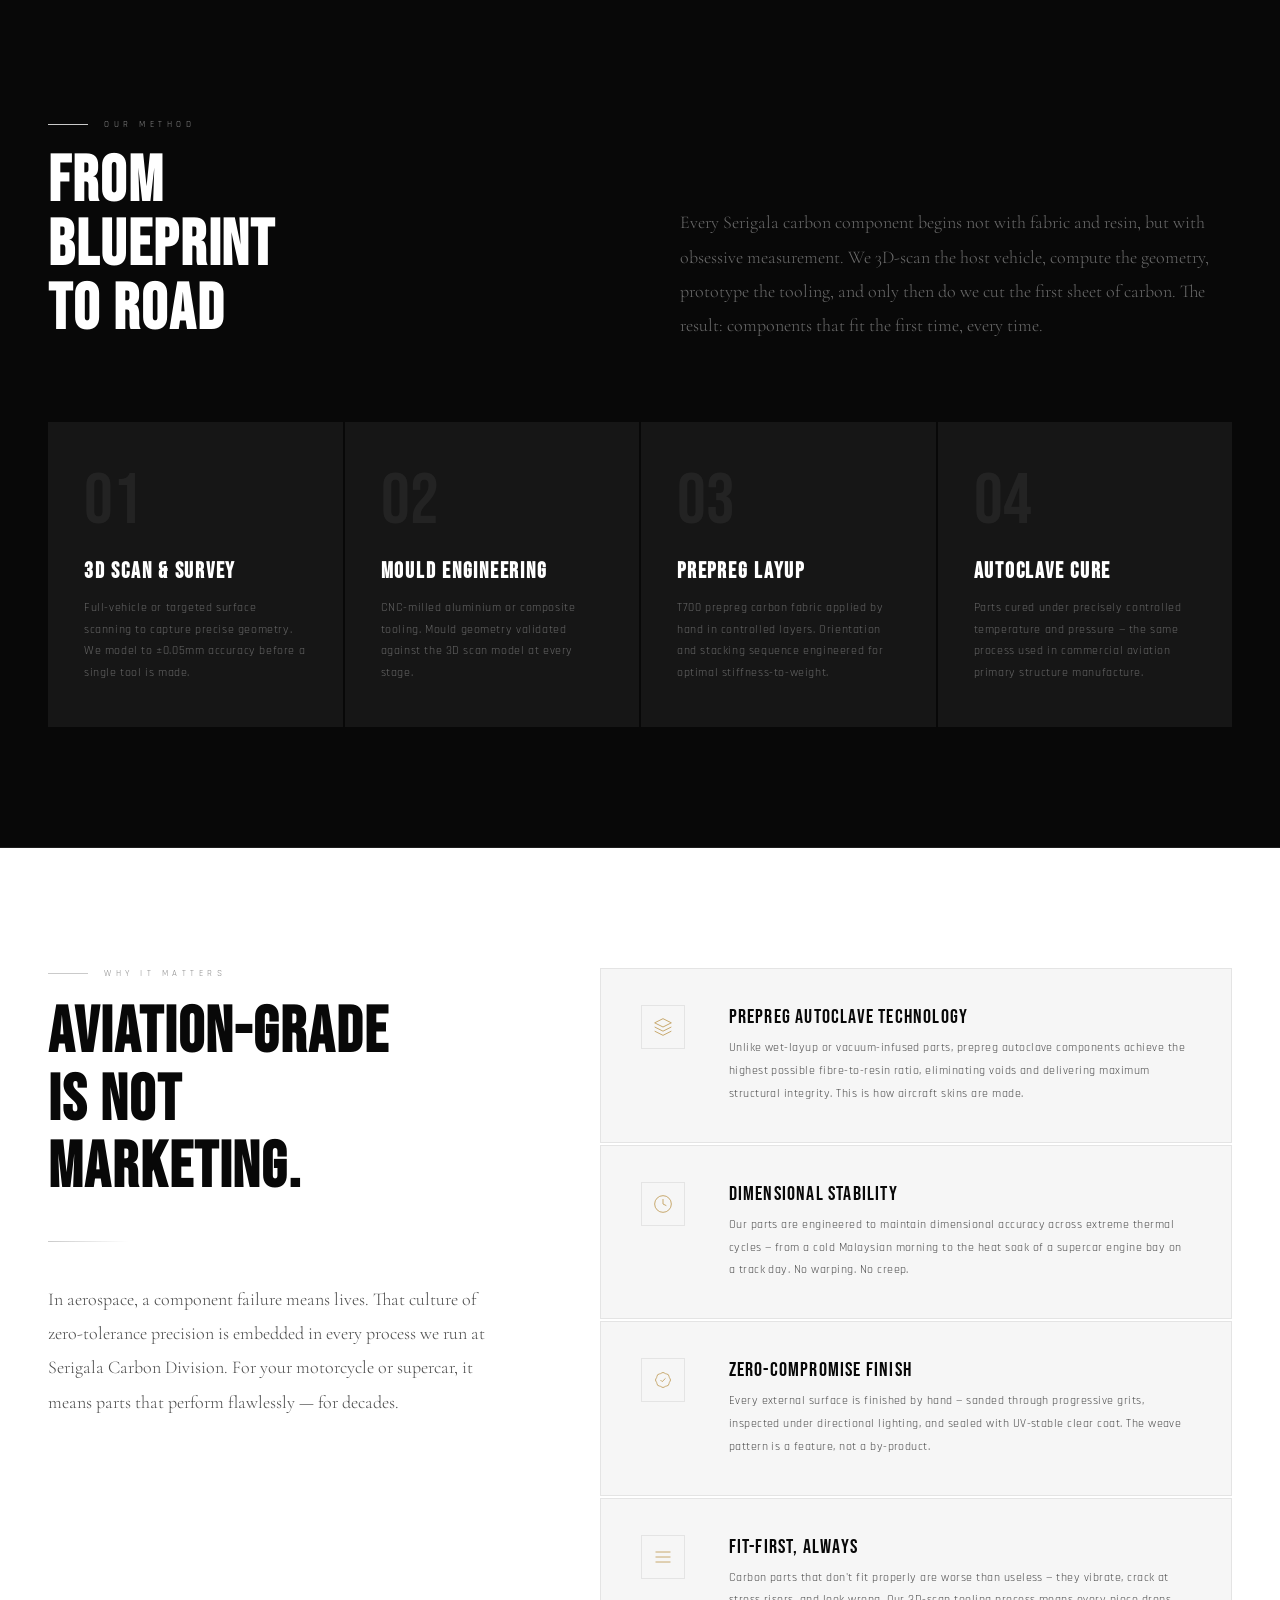
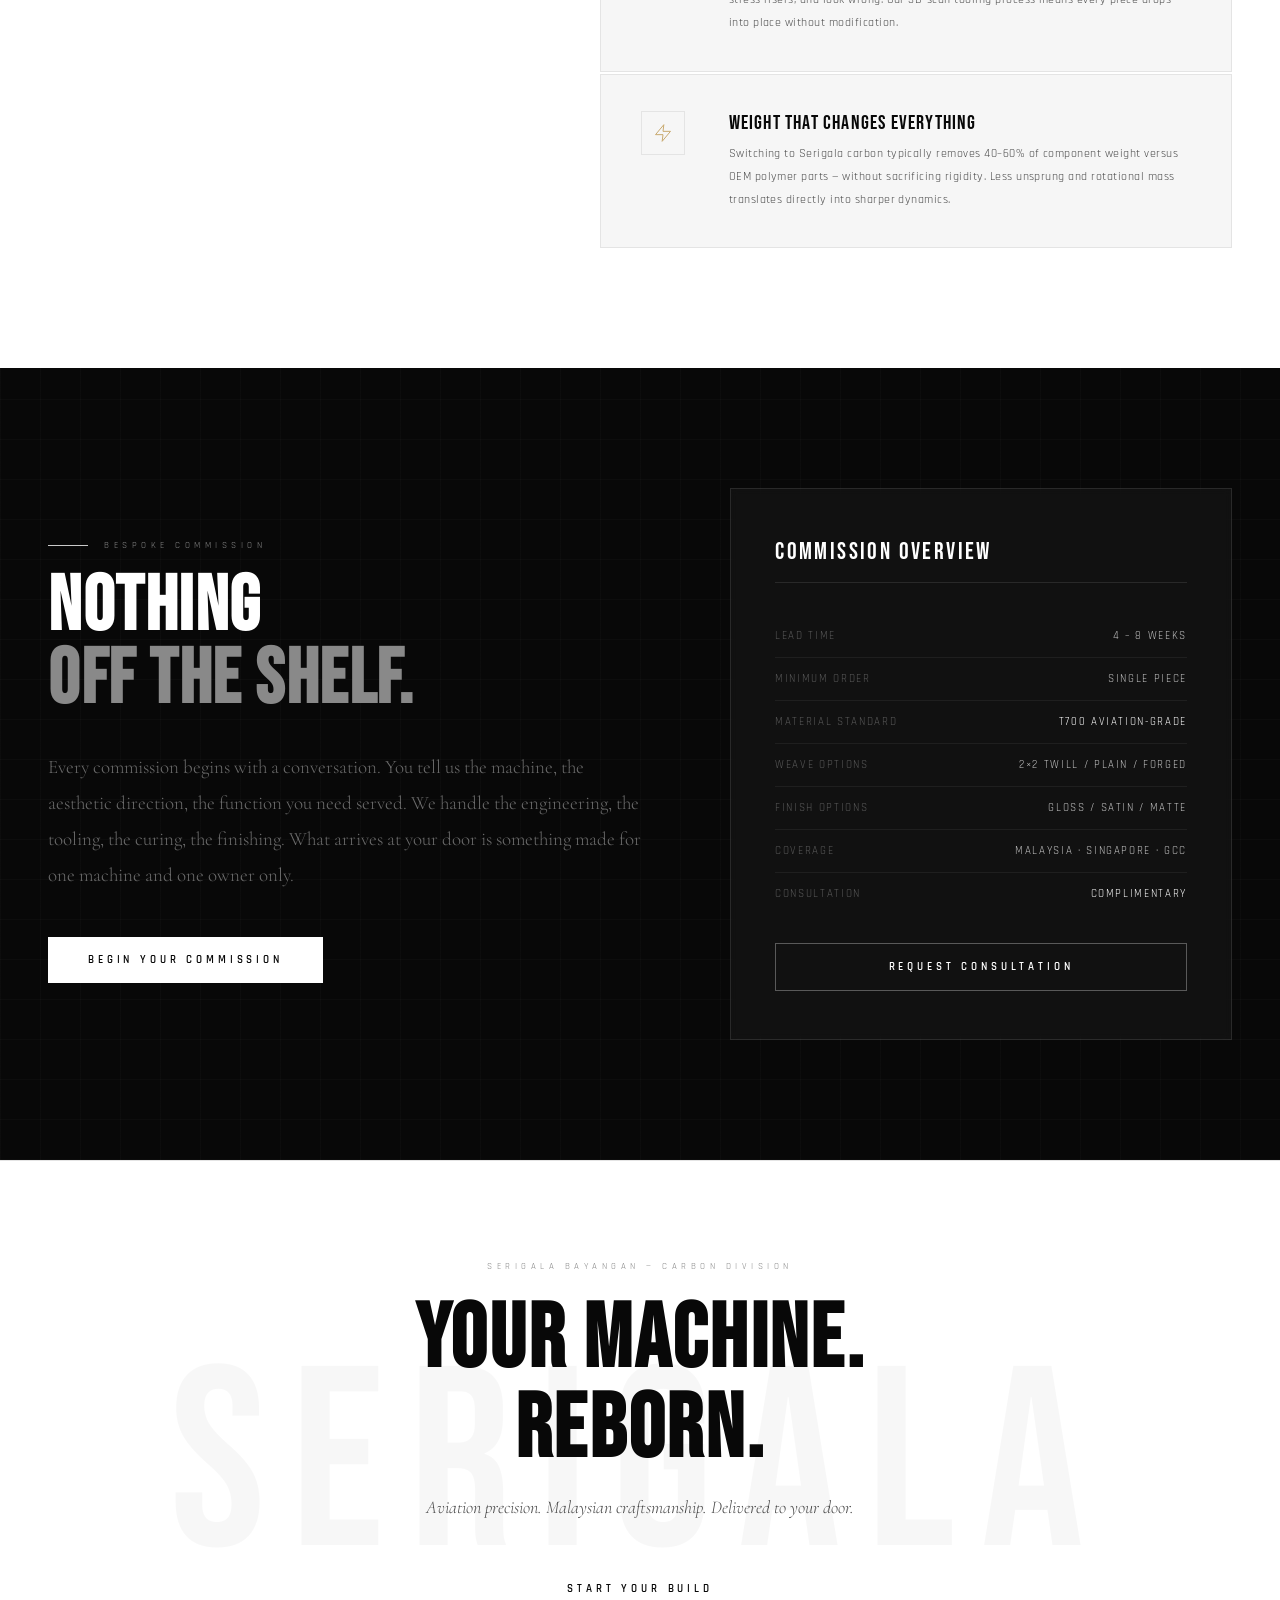
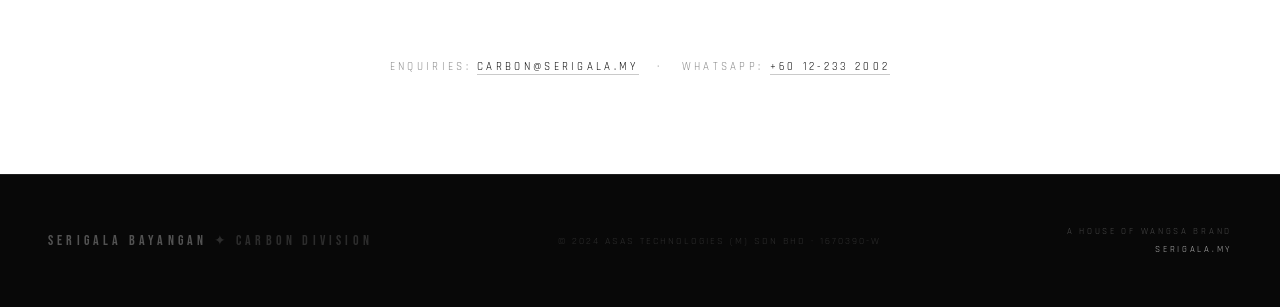
==== commit cc527a8a: "Update index.html" ====
--- a/index.html
+++ b/index.html
@@ -360,7 +360,7 @@
       What arrives at your door is something made for one machine 
       and one owner only.
     </p>
-    <a href="mailto:carbon@serigala.my" class="btn-primary">Begin Your Commission</a>
+    <a href="https://wa.me/60122332002" class="btn-primary">Begin Your Commission</a>
   </div>
 
   <div class="bespoke-panel reveal">
@@ -408,7 +408,7 @@
   <p class="cta-contact">
     Enquiries: <a href="mailto:carbon@serigala.my">carbon@serigala.my</a>
     &nbsp;&nbsp;·&nbsp;&nbsp;
-    WhatsApp: <a href="https://wa.me/60">+60 Contact Us</a>
+    WhatsApp: <a href="https://wa.me/60122332002">+60 12-233 2002</a>
   </p>
 </section>
 
--- a/css/style.css
+++ b/css/style.css
@@ -1,1034 +1,1017 @@
-
-  :root {
-    --black: #080808;
-    --deep: #0f0f0f;
-    --surface: #141414;
-    --border: #1e1e1e;
-    --ash: #2a2a2a;
-    --mid: #555;
-    --silver: #999;
-    --light: #ccc;
-    --white: #f0ede8;
-    --gold: #c8a96e;
-    --gold-dim: #8a6f3f;
-    --red: #8b1a1a;
-    --amber: #d4840a;
-  }
-
-  * { margin: 0; padding: 0; box-sizing: border-box; }
-
-  html { scroll-behavior: smooth; }
-
-  body {
-    background: var(--black);
-    color: var(--white);
-    font-family: 'Rajdhani', sans-serif;
-    font-weight: 400;
-    overflow-x: hidden;
-    cursor: none;
-  }
-
-  /* Custom cursor */
-  .cursor {
-    position: fixed;
-    width: 8px; height: 8px;
-    background: var(--gold);
-    border-radius: 50%;
-    pointer-events: none;
-    z-index: 9999;
-    transform: translate(-50%, -50%);
-    transition: transform 0.1s, width 0.2s, height 0.2s, opacity 0.2s;
-  }
-  .cursor-ring {
-    position: fixed;
-    width: 32px; height: 32px;
-    border: 1px solid rgba(200,169,110,0.4);
-    border-radius: 50%;
-    pointer-events: none;
-    z-index: 9998;
-    transform: translate(-50%, -50%);
-    transition: transform 0.18s ease, width 0.3s, height 0.3s;
-  }
-
-  /* Carbon fiber texture overlay */
-  body::before {
-    content: '';
-    position: fixed;
-    inset: 0;
-    background-image:
-      repeating-linear-gradient(
-        45deg,
-        transparent,
-        transparent 2px,
-        rgba(255,255,255,0.012) 2px,
-        rgba(255,255,255,0.012) 4px
-      ),
-      repeating-linear-gradient(
-        -45deg,
-        transparent,
-        transparent 2px,
-        rgba(255,255,255,0.008) 2px,
-        rgba(255,255,255,0.008) 4px
-      );
-    pointer-events: none;
-    z-index: 0;
-  }
-
-  /* NAV */
-  nav {
-    position: fixed;
-    top: 0; left: 0; right: 0;
-    z-index: 100;
-    padding: 22px 48px;
-    display: flex;
-    justify-content: space-between;
-    align-items: center;
-    background: linear-gradient(to bottom, rgba(8,8,8,0.95), transparent);
-    backdrop-filter: blur(2px);
-  }
-  .nav-brand {
-    display: flex;
-    flex-direction: column;
-    gap: 1px;
-  }
-  .nav-brand-main {
-    font-family: 'Bebas Neue', sans-serif;
-    font-size: 18px;
-    letter-spacing: 0.25em;
-    color: var(--white);
-  }
-  .nav-brand-sub {
-    font-size: 9px;
-    letter-spacing: 0.4em;
-    color: var(--gold);
-    text-transform: uppercase;
-  }
-  .nav-links {
-    display: flex;
-    gap: 40px;
-    list-style: none;
-  }
-  .nav-links a {
-    font-size: 11px;
-    letter-spacing: 0.3em;
-    color: var(--silver);
-    text-decoration: none;
-    text-transform: uppercase;
-    transition: color 0.3s;
-    position: relative;
-  }
-  .nav-links a::after {
-    content: '';
-    position: absolute;
-    bottom: -4px; left: 0;
-    width: 0; height: 1px;
-    background: var(--gold);
-    transition: width 0.3s;
-  }
-  .nav-links a:hover { color: var(--white); }
-  .nav-links a:hover::after { width: 100%; }
-  .nav-cta {
-    font-size: 10px;
-    letter-spacing: 0.3em;
-    text-transform: uppercase;
-    color: var(--gold);
-    border: 1px solid var(--gold-dim);
-    padding: 10px 24px;
-    text-decoration: none;
-    transition: all 0.3s;
-  }
-  .nav-cta:hover {
-    background: var(--gold);
-    color: var(--black);
-  }
-
-  /* HERO */
-  .hero {
-    position: relative;
-    height: 100vh;
-    min-height: 700px;
-    display: flex;
-    align-items: flex-end;
-    padding: 0 48px 80px;
-    overflow: hidden;
-  }
-
-  .hero-bg {
-    position: absolute;
-    inset: 0;
-    background:
-      radial-gradient(ellipse 60% 80% at 70% 40%, rgba(30,15,0,0.8) 0%, transparent 70%),
-      radial-gradient(ellipse 40% 60% at 20% 60%, rgba(10,10,10,0.9) 0%, transparent 60%),
-      linear-gradient(160deg, #0a0a0a 0%, #111008 40%, #080500 100%);
-  }
-
-  /* Carbon weave animated */
-  .hero-carbon {
-    position: absolute;
-    inset: 0;
-    background-image:
-      repeating-linear-gradient(45deg, rgba(200,169,110,0.04) 0px, rgba(200,169,110,0.04) 1px, transparent 1px, transparent 8px),
-      repeating-linear-gradient(-45deg, rgba(200,169,110,0.04) 0px, rgba(200,169,110,0.04) 1px, transparent 1px, transparent 8px);
-    animation: weave 20s linear infinite;
-  }
-  @keyframes weave {
-    0% { background-position: 0 0, 0 0; }
-    100% { background-position: 80px 80px, -80px 80px; }
-  }
-
-  .hero-line-v {
-    position: absolute;
-    top: 0; bottom: 0;
-    right: 38%;
-    width: 1px;
-    background: linear-gradient(to bottom, transparent, rgba(200,169,110,0.3) 40%, rgba(200,169,110,0.1) 70%, transparent);
-  }
-
-  .hero-tag {
-    position: absolute;
-    top: 140px;
-    right: 48px;
-    width: 36%;
-    text-align: right;
-  }
-  .hero-tag-label {
-    font-size: 9px;
-    letter-spacing: 0.5em;
-    color: var(--gold);
-    text-transform: uppercase;
-    margin-bottom: 16px;
-    opacity: 0;
-    animation: fadeUp 1s ease 1.2s forwards;
-  }
-  .hero-tag-copy {
-    font-family: 'Cormorant Garamond', serif;
-    font-size: 18px;
-    font-weight: 300;
-    font-style: italic;
-    color: var(--silver);
-    line-height: 1.7;
-    opacity: 0;
-    animation: fadeUp 1s ease 1.5s forwards;
-  }
-
-  .hero-content { position: relative; z-index: 2; max-width: 700px; }
-
-  .hero-eyebrow {
-    font-size: 9px;
-    letter-spacing: 0.6em;
-    color: var(--gold);
-    text-transform: uppercase;
-    margin-bottom: 20px;
-    opacity: 0;
-    animation: fadeUp 0.8s ease 0.3s forwards;
-    display: flex;
-    align-items: center;
-    gap: 16px;
-  }
-  .hero-eyebrow::before {
-    content: '';
-    width: 40px; height: 1px;
-    background: var(--gold-dim);
-  }
-
-  .hero-title {
-    font-family: 'Bebas Neue', sans-serif;
-    font-size: clamp(72px, 9vw, 130px);
-    line-height: 0.9;
-    letter-spacing: 0.02em;
-    color: var(--white);
-    opacity: 0;
-    animation: fadeUp 1s ease 0.5s forwards;
-  }
-  .hero-title span {
-    display: block;
-    color: transparent;
-    -webkit-text-stroke: 1px rgba(200,169,110,0.5);
-  }
-
-  .hero-sub {
-    margin-top: 28px;
-    font-size: 13px;
-    letter-spacing: 0.15em;
-    color: var(--silver);
-    line-height: 1.8;
-    max-width: 420px;
-    opacity: 0;
-    animation: fadeUp 1s ease 0.8s forwards;
-  }
-
-  .hero-actions {
-    margin-top: 44px;
-    display: flex;
-    gap: 20px;
-    align-items: center;
-    opacity: 0;
-    animation: fadeUp 1s ease 1s forwards;
-  }
-
-  .btn-primary {
-    background: var(--gold);
-    color: var(--black);
-    font-family: 'Rajdhani', sans-serif;
-    font-size: 11px;
-    font-weight: 600;
-    letter-spacing: 0.35em;
-    text-transform: uppercase;
-    padding: 16px 40px;
-    text-decoration: none;
-    display: inline-block;
-    position: relative;
-    overflow: hidden;
-    transition: all 0.3s;
-  }
-  .btn-primary::before {
-    content: '';
-    position: absolute;
-    top: 0; left: -100%;
-    width: 100%; height: 100%;
-    background: rgba(255,255,255,0.15);
-    transition: left 0.4s;
-  }
-  .btn-primary:hover::before { left: 100%; }
-  .btn-primary:hover { background: #d4b87a; }
-
-  .btn-ghost {
-    font-size: 11px;
-    letter-spacing: 0.35em;
-    text-transform: uppercase;
-    color: var(--silver);
-    text-decoration: none;
-    display: flex;
-    align-items: center;
-    gap: 10px;
-    transition: color 0.3s;
-  }
-  .btn-ghost::after {
-    content: '→';
-    font-size: 16px;
-    transition: transform 0.3s;
-  }
-  .btn-ghost:hover { color: var(--white); }
-  .btn-ghost:hover::after { transform: translateX(4px); }
-
-  .hero-stats {
-    position: absolute;
-    bottom: 80px;
-    right: 48px;
-    display: flex;
-    gap: 48px;
-    opacity: 0;
-    animation: fadeUp 1s ease 1.3s forwards;
-  }
-  .stat { text-align: right; }
-  .stat-number {
-    font-family: 'Bebas Neue', sans-serif;
-    font-size: 36px;
-    letter-spacing: 0.05em;
-    color: var(--white);
-    line-height: 1;
-  }
-  .stat-unit { color: var(--gold); font-size: 22px; }
-  .stat-label {
-    font-size: 9px;
-    letter-spacing: 0.35em;
-    color: var(--mid);
-    text-transform: uppercase;
-    margin-top: 4px;
-  }
-
-  @keyframes fadeUp {
-    from { opacity: 0; transform: translateY(24px); }
-    to { opacity: 1; transform: translateY(0); }
-  }
-
-  /* TICKER */
-  .ticker-wrap {
-    overflow: hidden;
-    background: var(--surface);
-    border-top: 1px solid var(--border);
-    border-bottom: 1px solid var(--border);
-    padding: 14px 0;
-  }
-  .ticker {
-    display: flex;
-    gap: 0;
-    white-space: nowrap;
-    animation: ticker 30s linear infinite;
-  }
-  .ticker-item {
-    font-size: 9px;
-    letter-spacing: 0.4em;
-    text-transform: uppercase;
-    color: var(--mid);
-    padding: 0 48px;
-    display: flex;
-    align-items: center;
-    gap: 16px;
-    flex-shrink: 0;
-  }
-  .ticker-item::after {
-    content: '✦';
-    font-size: 6px;
-    color: var(--gold-dim);
-  }
-  @keyframes ticker {
-    0% { transform: translateX(0); }
-    100% { transform: translateX(-50%); }
-  }
-
-  /* SECTION BASE */
-  section { position: relative; z-index: 1; }
-
-  .section-label {
-    font-size: 9px;
-    letter-spacing: 0.5em;
-    color: var(--gold);
-    text-transform: uppercase;
-    display: flex;
-    align-items: center;
-    gap: 16px;
-    margin-bottom: 20px;
-  }
-  .section-label::before {
-    content: '';
-    width: 40px; height: 1px;
-    background: var(--gold-dim);
-    flex-shrink: 0;
-  }
-
-  /* WHAT WE DO */
-  .intro {
-    padding: 120px 48px;
-    display: grid;
-    grid-template-columns: 1fr 1fr;
-    gap: 80px;
-    align-items: center;
-  }
-
-  .intro-title {
-    font-family: 'Bebas Neue', sans-serif;
-    font-size: clamp(44px, 5vw, 68px);
-    line-height: 1.05;
-    letter-spacing: 0.03em;
-    color: var(--white);
-    margin-bottom: 32px;
-  }
-  .intro-title em {
-    font-style: normal;
-    color: var(--gold);
-  }
-
-  .intro-body {
-    font-family: 'Cormorant Garamond', serif;
-    font-size: 19px;
-    font-weight: 300;
-    line-height: 1.9;
-    color: var(--silver);
-    margin-bottom: 28px;
-  }
-
-  .intro-list {
-    list-style: none;
-    display: flex;
-    flex-direction: column;
-    gap: 12px;
-  }
-  .intro-list li {
-    font-size: 11px;
-    letter-spacing: 0.2em;
-    text-transform: uppercase;
-    color: var(--light);
-    display: flex;
-    align-items: center;
-    gap: 14px;
-  }
-  .intro-list li::before {
-    content: '';
-    width: 24px; height: 1px;
-    background: var(--gold);
-    flex-shrink: 0;
-  }
-
-  .intro-visual {
-    position: relative;
-    height: 520px;
-  }
-  .intro-card {
-    position: absolute;
-    background: var(--surface);
-    border: 1px solid var(--border);
-    padding: 32px;
-  }
-  .intro-card-main {
-    inset: 0 40px 40px 0;
-    background: linear-gradient(135deg, var(--surface) 0%, #0d0d0d 100%);
-    display: flex;
-    flex-direction: column;
-    justify-content: flex-end;
-    overflow: hidden;
-  }
-  .intro-card-main::before {
-    content: '';
-    position: absolute;
-    inset: 0;
-    background-image:
-      repeating-linear-gradient(45deg, rgba(200,169,110,0.06) 0px, rgba(200,169,110,0.06) 1px, transparent 1px, transparent 12px),
-      repeating-linear-gradient(-45deg, rgba(200,169,110,0.06) 0px, rgba(200,169,110,0.06) 1px, transparent 1px, transparent 12px);
-  }
-  .card-cf-label {
-    font-family: 'Bebas Neue', sans-serif;
-    font-size: 100px;
-    letter-spacing: -0.02em;
-    line-height: 1;
-    color: rgba(200,169,110,0.08);
-    position: absolute;
-    top: 20px; right: -10px;
-  }
-  .card-main-content { position: relative; z-index: 2; }
-  .card-main-title {
-    font-family: 'Bebas Neue', sans-serif;
-    font-size: 28px;
-    letter-spacing: 0.08em;
-    color: var(--white);
-    margin-bottom: 8px;
-  }
-  .card-main-sub {
-    font-size: 10px;
-    letter-spacing: 0.35em;
-    color: var(--gold);
-    text-transform: uppercase;
-  }
-
-  .intro-card-accent {
-    bottom: 0; right: 0;
-    width: 160px; height: 160px;
-    background: var(--gold);
-    display: flex;
-    flex-direction: column;
-    justify-content: center;
-    align-items: center;
-    padding: 24px;
-    border: none;
-  }
-  .accent-number {
-    font-family: 'Bebas Neue', sans-serif;
-    font-size: 52px;
-    line-height: 1;
-    color: var(--black);
-    letter-spacing: 0.02em;
-  }
-  .accent-label {
-    font-size: 8px;
-    letter-spacing: 0.3em;
-    text-transform: uppercase;
-    color: rgba(0,0,0,0.6);
-    text-align: center;
-    margin-top: 4px;
-  }
-
-  /* CATEGORIES */
-  .categories {
-    padding: 0 48px 120px;
-    display: grid;
-    grid-template-columns: 1fr 1fr;
-    gap: 2px;
-  }
-
-  .cat-card {
-    position: relative;
-    padding: 64px 56px;
-    background: var(--deep);
-    overflow: hidden;
-    transition: background 0.4s;
-    cursor: none;
-  }
-  .cat-card:hover { background: var(--surface); }
-
-  .cat-card::before {
-    content: '';
-    position: absolute;
-    top: 0; left: 0; right: 0;
-    height: 2px;
-    background: transparent;
-    transition: background 0.4s;
-  }
-  .cat-card:hover::before { background: var(--gold); }
-
-  .cat-bg-number {
-    position: absolute;
-    bottom: -20px; right: 24px;
-    font-family: 'Bebas Neue', sans-serif;
-    font-size: 200px;
-    line-height: 1;
-    color: rgba(200,169,110,0.04);
-    pointer-events: none;
-    transition: color 0.4s;
-  }
-  .cat-card:hover .cat-bg-number { color: rgba(200,169,110,0.07); }
-
-  .cat-icon {
-    width: 48px; height: 48px;
-    margin-bottom: 32px;
-    opacity: 0.7;
-  }
-
-  .cat-eyebrow {
-    font-size: 9px;
-    letter-spacing: 0.4em;
-    color: var(--gold);
-    text-transform: uppercase;
-    margin-bottom: 16px;
-  }
-
-  .cat-title {
-    font-family: 'Bebas Neue', sans-serif;
-    font-size: 44px;
-    letter-spacing: 0.04em;
-    color: var(--white);
-    line-height: 1.1;
-    margin-bottom: 24px;
-  }
-
-  .cat-desc {
-    font-family: 'Cormorant Garamond', serif;
-    font-size: 17px;
-    font-weight: 300;
-    color: var(--silver);
-    line-height: 1.8;
-    margin-bottom: 36px;
-    max-width: 360px;
-  }
-
-  .cat-items {
-    display: flex;
-    flex-direction: column;
-    gap: 8px;
-    margin-bottom: 40px;
-  }
-  .cat-item {
-    font-size: 11px;
-    letter-spacing: 0.15em;
-    text-transform: uppercase;
-    color: var(--light);
-    padding: 10px 0;
-    border-bottom: 1px solid var(--border);
-    display: flex;
-    justify-content: space-between;
-    align-items: center;
-    transition: color 0.3s;
-  }
-  .cat-card:hover .cat-item { border-color: var(--ash); }
-  .cat-item::after {
-    content: '→';
-    color: var(--gold-dim);
-    font-size: 14px;
-    opacity: 0;
-    transform: translateX(-8px);
-    transition: all 0.3s;
-  }
-  .cat-card:hover .cat-item::after { opacity: 1; transform: translateX(0); }
-
-  .cat-link {
-    font-size: 10px;
-    letter-spacing: 0.35em;
-    text-transform: uppercase;
-    color: var(--gold);
-    text-decoration: none;
-    display: flex;
-    align-items: center;
-    gap: 12px;
-    transition: gap 0.3s;
-  }
-  .cat-link::after { content: '→'; font-size: 16px; }
-  .cat-card:hover .cat-link { gap: 20px; }
-
-  /* PROCESS */
-  .process {
-    padding: 120px 48px;
-    background: var(--deep);
-    border-top: 1px solid var(--border);
-    border-bottom: 1px solid var(--border);
-  }
-  .process-header {
-    display: grid;
-    grid-template-columns: 1fr 1fr;
-    gap: 80px;
-    margin-bottom: 80px;
-    align-items: end;
-  }
-  .process-title {
-    font-family: 'Bebas Neue', sans-serif;
-    font-size: clamp(44px, 5vw, 64px);
-    line-height: 1;
-    letter-spacing: 0.03em;
-    color: var(--white);
-  }
-  .process-intro {
-    font-family: 'Cormorant Garamond', serif;
-    font-size: 18px;
-    font-weight: 300;
-    color: var(--silver);
-    line-height: 1.9;
-  }
-
-  .process-steps {
-    display: grid;
-    grid-template-columns: repeat(4, 1fr);
-    gap: 2px;
-  }
-  .step {
-    background: var(--surface);
-    padding: 44px 36px;
-    position: relative;
-    overflow: hidden;
-    transition: background 0.3s;
-  }
-  .step:hover { background: var(--ash); }
-  .step-num {
-    font-family: 'Bebas Neue', sans-serif;
-    font-size: 72px;
-    line-height: 1;
-    color: rgba(200,169,110,0.12);
-    margin-bottom: 20px;
-    transition: color 0.3s;
-  }
-  .step:hover .step-num { color: rgba(200,169,110,0.2); }
-  .step-title {
-    font-family: 'Bebas Neue', sans-serif;
-    font-size: 22px;
-    letter-spacing: 0.08em;
-    color: var(--white);
-    margin-bottom: 12px;
-  }
-  .step-desc {
-    font-size: 12px;
-    line-height: 1.8;
-    color: var(--silver);
-    letter-spacing: 0.05em;
-  }
-  .step-bar {
-    position: absolute;
-    bottom: 0; left: 0;
-    height: 2px;
-    width: 0;
-    background: var(--gold);
-    transition: width 0.6s ease;
-  }
-  .step:hover .step-bar { width: 100%; }
-
-  /* WHY AVIATION */
-  .why {
-    padding: 120px 48px;
-    display: grid;
-    grid-template-columns: 1fr 1.4fr;
-    gap: 100px;
-    align-items: start;
-  }
-  .why-sticky { position: sticky; top: 120px; }
-  .why-title {
-    font-family: 'Bebas Neue', sans-serif;
-    font-size: clamp(44px, 5vw, 64px);
-    line-height: 1.05;
-    letter-spacing: 0.03em;
-    color: var(--white);
-    margin-bottom: 24px;
-  }
-  .why-sub {
-    font-family: 'Cormorant Garamond', serif;
-    font-size: 18px;
-    font-weight: 300;
-    color: var(--silver);
-    line-height: 1.9;
-  }
-
-  .why-features {
-    display: flex;
-    flex-direction: column;
-    gap: 2px;
-  }
-  .feature {
-    background: var(--surface);
-    border: 1px solid var(--border);
-    padding: 36px 40px;
-    display: grid;
-    grid-template-columns: 60px 1fr;
-    gap: 28px;
-    align-items: start;
-    transition: border-color 0.3s, background 0.3s;
-  }
-  .feature:hover {
-    border-color: var(--gold-dim);
-    background: var(--deep);
-  }
-  .feature-icon {
-    width: 44px; height: 44px;
-    border: 1px solid var(--border);
-    display: flex;
-    align-items: center;
-    justify-content: center;
-    flex-shrink: 0;
-    transition: border-color 0.3s;
-  }
-  .feature:hover .feature-icon { border-color: var(--gold-dim); }
-  .feature-icon svg { width: 20px; height: 20px; }
-  .feature-title {
-    font-family: 'Bebas Neue', sans-serif;
-    font-size: 20px;
-    letter-spacing: 0.06em;
-    color: var(--white);
-    margin-bottom: 8px;
-  }
-  .feature-desc {
-    font-size: 12px;
-    line-height: 1.9;
-    color: var(--silver);
-    letter-spacing: 0.04em;
-  }
-
-  /* SPECS BAR */
-  .specs-bar {
-    padding: 48px;
-    background: var(--surface);
-    border-top: 1px solid var(--border);
-    border-bottom: 1px solid var(--border);
-    display: grid;
-    grid-template-columns: repeat(5, 1fr);
-    gap: 2px;
-  }
-  .spec {
-    padding: 28px 32px;
-    border-right: 1px solid var(--border);
-    text-align: center;
-  }
-  .spec:last-child { border-right: none; }
-  .spec-val {
-    font-family: 'Bebas Neue', sans-serif;
-    font-size: 44px;
-    letter-spacing: 0.02em;
-    color: var(--white);
-    line-height: 1;
-    margin-bottom: 6px;
-  }
-  .spec-val span { color: var(--gold); font-size: 28px; }
-  .spec-name {
-    font-size: 9px;
-    letter-spacing: 0.4em;
-    color: var(--mid);
-    text-transform: uppercase;
-  }
-
-  /* BESPOKE */
-  .bespoke {
-    padding: 120px 48px;
-    background: linear-gradient(160deg, #0a0600 0%, #080808 60%, #0a0808 100%);
-    display: grid;
-    grid-template-columns: 1.2fr 1fr;
-    gap: 80px;
-    align-items: center;
-    position: relative;
-    overflow: hidden;
-  }
-  .bespoke::before {
-    content: '';
-    position: absolute;
-    inset: 0;
-    background-image:
-      repeating-linear-gradient(45deg, rgba(200,169,110,0.025) 0px, rgba(200,169,110,0.025) 1px, transparent 1px, transparent 10px),
-      repeating-linear-gradient(-45deg, rgba(200,169,110,0.025) 0px, rgba(200,169,110,0.025) 1px, transparent 1px, transparent 10px);
-  }
-  .bespoke-content { position: relative; z-index: 2; }
-  .bespoke-title {
-    font-family: 'Bebas Neue', sans-serif;
-    font-size: clamp(48px, 6vw, 80px);
-    line-height: 0.95;
-    letter-spacing: 0.02em;
-    color: var(--white);
-    margin-bottom: 32px;
-  }
-  .bespoke-title em {
-    font-style: normal;
-    display: block;
-    color: var(--gold);
-  }
-  .bespoke-body {
-    font-family: 'Cormorant Garamond', serif;
-    font-size: 19px;
-    font-weight: 300;
-    line-height: 1.9;
-    color: var(--silver);
-    margin-bottom: 44px;
-  }
-
-  .bespoke-panel {
-    position: relative; z-index: 2;
-    background: rgba(20,14,0,0.6);
-    border: 1px solid rgba(200,169,110,0.2);
-    padding: 48px 44px;
-    backdrop-filter: blur(4px);
-  }
-  .bespoke-panel-title {
-    font-family: 'Bebas Neue', sans-serif;
-    font-size: 24px;
-    letter-spacing: 0.1em;
-    color: var(--white);
-    margin-bottom: 32px;
-    padding-bottom: 16px;
-    border-bottom: 1px solid rgba(200,169,110,0.2);
-  }
-  .bp-row {
-    display: flex;
-    justify-content: space-between;
-    align-items: center;
-    padding: 14px 0;
-    border-bottom: 1px solid rgba(255,255,255,0.05);
-    font-size: 11px;
-    letter-spacing: 0.15em;
-    text-transform: uppercase;
-  }
-  .bp-label { color: var(--mid); }
-  .bp-val { color: var(--light); }
-  .bp-val.gold { color: var(--gold); }
-
-  .bespoke-panel-cta {
-    display: block;
-    text-align: center;
-    margin-top: 28px;
-    background: transparent;
-    border: 1px solid var(--gold);
-    color: var(--gold);
-    font-family: 'Rajdhani', sans-serif;
-    font-size: 11px;
-    font-weight: 600;
-    letter-spacing: 0.35em;
-    text-transform: uppercase;
-    padding: 16px;
-    text-decoration: none;
-    transition: all 0.3s;
-  }
-  .bespoke-panel-cta:hover {
-    background: var(--gold);
-    color: var(--black);
-  }
-
-  /* CTA BANNER */
-  .cta-banner {
-    padding: 100px 48px;
-    display: flex;
-    flex-direction: column;
-    align-items: center;
-    text-align: center;
-    border-top: 1px solid var(--border);
-    background: var(--deep);
-    position: relative;
-    overflow: hidden;
-  }
-  .cta-banner::before {
-    content: 'SERIGALA';
-    position: absolute;
-    top: 50%; left: 50%;
-    transform: translate(-50%, -50%);
-    font-family: 'Bebas Neue', sans-serif;
-    font-size: 20vw;
-    letter-spacing: 0.1em;
-    color: rgba(200,169,110,0.025);
-    white-space: nowrap;
-    pointer-events: none;
-  }
-
-  .cta-eyebrow {
-    font-size: 9px;
-    letter-spacing: 0.5em;
-    color: var(--gold);
-    text-transform: uppercase;
-    margin-bottom: 24px;
-    position: relative;
-  }
-  .cta-title {
-    font-family: 'Bebas Neue', sans-serif;
-    font-size: clamp(48px, 7vw, 96px);
-    letter-spacing: 0.03em;
-    line-height: 1;
-    color: var(--white);
-    margin-bottom: 20px;
-    position: relative;
-  }
-  .cta-sub {
-    font-family: 'Cormorant Garamond', serif;
-    font-size: 18px;
-    font-weight: 300;
-    font-style: italic;
-    color: var(--silver);
-    margin-bottom: 48px;
-    position: relative;
-    max-width: 480px;
-  }
-  .cta-actions {
-    display: flex;
-    gap: 20px;
-    position: relative;
-  }
-  .cta-contact {
-    font-size: 11px;
-    letter-spacing: 0.3em;
-    text-transform: uppercase;
-    color: var(--silver);
-    margin-top: 48px;
-    position: relative;
-  }
-  .cta-contact a {
-    color: var(--gold);
-    text-decoration: none;
-    border-bottom: 1px solid var(--gold-dim);
-    transition: border-color 0.3s;
-  }
-  .cta-contact a:hover { border-color: var(--gold); }
-
-  /* FOOTER */
-  footer {
-    background: var(--black);
-    border-top: 1px solid var(--border);
-    padding: 48px;
-    display: flex;
-    justify-content: space-between;
-    align-items: center;
-  }
-  .footer-brand {
-    font-family: 'Bebas Neue', sans-serif;
-    font-size: 14px;
-    letter-spacing: 0.3em;
-    color: var(--mid);
-  }
-  .footer-brand span { color: var(--gold-dim); }
-  .footer-copy {
-    font-size: 10px;
-    letter-spacing: 0.2em;
-    color: var(--ash);
-    text-transform: uppercase;
-  }
-  .footer-how {
-    font-size: 9px;
-    letter-spacing: 0.3em;
-    color: var(--mid);
-    text-transform: uppercase;
-    text-align: right;
-    line-height: 2;
-  }
-
-  /* SCROLL REVEAL */
-  .reveal {
-    opacity: 0;
-    transform: translateY(32px);
-    transition: opacity 0.8s ease, transform 0.8s ease;
-  }
-  .reveal.visible {
-    opacity: 1;
-    transform: translateY(0);
-  }
-
-  /* DIVIDER */
-  .divider {
-    width: 80px; height: 1px;
-    background: linear-gradient(to right, var(--gold-dim), transparent);
-    margin: 40px 0;
-  }
+:root {
+  --black:    #080808;
+  --deep:     #111111;
+  --surface:  #f6f6f6;
+  --border:   #e4e4e4;
+  --ash:      #cacaca;
+  --mid:      #898989;
+  --silver:   #4a4a4a;
+  --light:    #1c1c1c;
+  --white:    #ffffff;
+  --gold:     #0d0d0d;       /* accent = near-black */
+  --gold-dim: #aaaaaa;       /* dim accent = cool grey */
+  --red:      #b91c1c;
+  --amber:    #b86800;
+}
+
+/* ─── RESET ─── */
+* { margin: 0; padding: 0; box-sizing: border-box; }
+html { scroll-behavior: smooth; }
+
+body {
+  background: var(--white);
+  color: var(--light);
+  font-family: 'Rajdhani', sans-serif;
+  font-weight: 400;
+  overflow-x: hidden;
+  cursor: none;
+}
+
+/* ─── CUSTOM CURSOR ─── */
+.cursor {
+  position: fixed;
+  width: 8px; height: 8px;
+  background: var(--black);
+  border-radius: 50%;
+  pointer-events: none;
+  z-index: 9999;
+  transform: translate(-50%, -50%);
+  transition: transform 0.1s, width 0.2s, height 0.2s, opacity 0.2s;
+}
+.cursor-ring {
+  position: fixed;
+  width: 32px; height: 32px;
+  border: 1px solid rgba(8,8,8,0.25);
+  border-radius: 50%;
+  pointer-events: none;
+  z-index: 9998;
+  transform: translate(-50%, -50%);
+  transition: transform 0.18s ease, width 0.3s, height 0.3s;
+}
+
+/* ─── SUBTLE GRAIN OVERLAY ─── */
+body::before {
+  content: '';
+  position: fixed;
+  inset: 0;
+  background-image:
+    repeating-linear-gradient(
+      0deg,
+      transparent,
+      transparent 3px,
+      rgba(0,0,0,0.008) 3px,
+      rgba(0,0,0,0.008) 4px
+    );
+  pointer-events: none;
+  z-index: 0;
+}
+
+/* ─── NAV ─── */
+nav {
+  position: fixed;
+  top: 0; left: 0; right: 0;
+  z-index: 100;
+  padding: 22px 48px;
+  display: flex;
+  justify-content: space-between;
+  align-items: center;
+  background: rgba(255,255,255,0.92);
+  backdrop-filter: blur(12px);
+  -webkit-backdrop-filter: blur(12px);
+  border-bottom: 1px solid var(--border);
+}
+
+.nav-brand { display: flex; flex-direction: column; gap: 1px; }
+.nav-brand-main {
+  font-family: 'Bebas Neue', sans-serif;
+  font-size: 18px;
+  letter-spacing: 0.25em;
+  color: var(--black);
+}
+.nav-brand-sub {
+  font-size: 9px;
+  letter-spacing: 0.4em;
+  color: var(--mid);
+  text-transform: uppercase;
+}
+
+.nav-links { display: flex; gap: 40px; list-style: none; }
+.nav-links a {
+  font-size: 11px;
+  letter-spacing: 0.3em;
+  color: var(--mid);
+  text-decoration: none;
+  text-transform: uppercase;
+  transition: color 0.3s;
+  position: relative;
+}
+.nav-links a::after {
+  content: '';
+  position: absolute;
+  bottom: -4px; left: 0;
+  width: 0; height: 1px;
+  background: var(--black);
+  transition: width 0.3s;
+}
+.nav-links a:hover { color: var(--black); }
+.nav-links a:hover::after { width: 100%; }
+
+.nav-cta {
+  font-size: 10px;
+  letter-spacing: 0.3em;
+  text-transform: uppercase;
+  color: var(--black);
+  border: 1px solid var(--black);
+  padding: 10px 24px;
+  text-decoration: none;
+  transition: all 0.3s;
+}
+.nav-cta:hover {
+  background: var(--black);
+  color: var(--white);
+}
+
+/* ─── HERO ─── */
+.hero {
+  position: relative;
+  height: 100vh;
+  min-height: 700px;
+  display: flex;
+  align-items: flex-end;
+  padding: 0 48px 80px;
+  overflow: hidden;
+}
+
+.hero-bg {
+  position: absolute;
+  inset: 0;
+  background:
+    radial-gradient(ellipse 60% 80% at 70% 40%, rgba(0,0,0,0.55) 0%, transparent 70%),
+    radial-gradient(ellipse 40% 60% at 20% 60%, rgba(0,0,0,0.75) 0%, transparent 60%),
+    linear-gradient(160deg, #0a0a0a 0%, #151515 40%, #0d0d0d 100%);
+}
+
+/* Subtle grid texture on hero */
+.hero-carbon {
+  position: absolute;
+  inset: 0;
+  background-image:
+    repeating-linear-gradient(0deg, rgba(255,255,255,0.03) 0px, rgba(255,255,255,0.03) 1px, transparent 1px, transparent 40px),
+    repeating-linear-gradient(90deg, rgba(255,255,255,0.03) 0px, rgba(255,255,255,0.03) 1px, transparent 1px, transparent 40px);
+}
+
+.hero-line-v {
+  position: absolute;
+  top: 0; bottom: 0;
+  right: 38%;
+  width: 1px;
+  background: linear-gradient(to bottom, transparent, rgba(255,255,255,0.15) 40%, rgba(255,255,255,0.06) 70%, transparent);
+}
+
+.hero-tag {
+  position: absolute;
+  top: 140px;
+  right: 48px;
+  width: 36%;
+  text-align: right;
+}
+.hero-tag-label {
+  font-size: 9px;
+  letter-spacing: 0.5em;
+  color: var(--ash);
+  text-transform: uppercase;
+  margin-bottom: 16px;
+  opacity: 0;
+  animation: fadeUp 1s ease 1.2s forwards;
+}
+.hero-tag-copy {
+  font-family: 'Cormorant Garamond', serif;
+  font-size: 18px;
+  font-weight: 300;
+  font-style: italic;
+  color: rgba(255,255,255,0.5);
+  line-height: 1.7;
+  opacity: 0;
+  animation: fadeUp 1s ease 1.5s forwards;
+}
+
+.hero-content { position: relative; z-index: 2; max-width: 700px; }
+
+.hero-eyebrow {
+  font-size: 9px;
+  letter-spacing: 0.6em;
+  color: var(--ash);
+  text-transform: uppercase;
+  margin-bottom: 20px;
+  opacity: 0;
+  animation: fadeUp 0.8s ease 0.3s forwards;
+  display: flex;
+  align-items: center;
+  gap: 16px;
+}
+.hero-eyebrow::before {
+  content: '';
+  width: 40px; height: 1px;
+  background: var(--mid);
+}
+
+.hero-title {
+  font-family: 'Bebas Neue', sans-serif;
+  font-size: clamp(72px, 9vw, 130px);
+  line-height: 0.9;
+  letter-spacing: 0.02em;
+  color: var(--white);
+  opacity: 0;
+  animation: fadeUp 1s ease 0.5s forwards;
+}
+.hero-title span {
+  display: block;
+  color: transparent;
+  -webkit-text-stroke: 1px rgba(255,255,255,0.3);
+}
+
+.hero-sub {
+  margin-top: 28px;
+  font-size: 13px;
+  letter-spacing: 0.15em;
+  color: rgba(255,255,255,0.5);
+  line-height: 1.8;
+  max-width: 420px;
+  opacity: 0;
+  animation: fadeUp 1s ease 0.8s forwards;
+}
+
+.hero-actions {
+  margin-top: 44px;
+  display: flex;
+  gap: 20px;
+  align-items: center;
+  opacity: 0;
+  animation: fadeUp 1s ease 1s forwards;
+}
+
+.btn-primary {
+  background: var(--white);
+  color: var(--black);
+  font-family: 'Rajdhani', sans-serif;
+  font-size: 11px;
+  font-weight: 600;
+  letter-spacing: 0.35em;
+  text-transform: uppercase;
+  padding: 16px 40px;
+  text-decoration: none;
+  display: inline-block;
+  position: relative;
+  overflow: hidden;
+  transition: all 0.3s;
+}
+.btn-primary::before {
+  content: '';
+  position: absolute;
+  top: 0; left: -100%;
+  width: 100%; height: 100%;
+  background: rgba(0,0,0,0.08);
+  transition: left 0.4s;
+}
+.btn-primary:hover::before { left: 100%; }
+.btn-primary:hover {
+  background: var(--ash);
+}
+
+.btn-ghost {
+  font-size: 11px;
+  letter-spacing: 0.35em;
+  text-transform: uppercase;
+  color: rgba(255,255,255,0.55);
+  text-decoration: none;
+  display: flex;
+  align-items: center;
+  gap: 10px;
+  transition: color 0.3s;
+}
+.btn-ghost::after {
+  content: '→';
+  font-size: 16px;
+  transition: transform 0.3s;
+}
+.btn-ghost:hover { color: var(--white); }
+.btn-ghost:hover::after { transform: translateX(4px); }
+
+.hero-stats {
+  position: absolute;
+  bottom: 80px;
+  right: 48px;
+  display: flex;
+  gap: 48px;
+  opacity: 0;
+  animation: fadeUp 1s ease 1.3s forwards;
+}
+.stat { text-align: right; }
+.stat-number {
+  font-family: 'Bebas Neue', sans-serif;
+  font-size: 36px;
+  letter-spacing: 0.05em;
+  color: var(--white);
+  line-height: 1;
+}
+.stat-unit { color: var(--ash); font-size: 22px; }
+.stat-label {
+  font-size: 9px;
+  letter-spacing: 0.35em;
+  color: rgba(255,255,255,0.35);
+  text-transform: uppercase;
+  margin-top: 4px;
+}
+
+@keyframes fadeUp {
+  from { opacity: 0; transform: translateY(24px); }
+  to   { opacity: 1; transform: translateY(0); }
+}
+
+/* ─── TICKER ─── */
+.ticker-wrap {
+  overflow: hidden;
+  background: var(--black);
+  border-top: 1px solid #1e1e1e;
+  border-bottom: 1px solid #1e1e1e;
+  padding: 14px 0;
+}
+.ticker {
+  display: flex;
+  gap: 0;
+  white-space: nowrap;
+  animation: ticker 30s linear infinite;
+}
+.ticker-item {
+  font-size: 9px;
+  letter-spacing: 0.4em;
+  text-transform: uppercase;
+  color: rgba(255,255,255,0.3);
+  padding: 0 48px;
+  display: flex;
+  align-items: center;
+  gap: 16px;
+  flex-shrink: 0;
+}
+.ticker-item::after {
+  content: '✦';
+  font-size: 6px;
+  color: rgba(255,255,255,0.15);
+}
+@keyframes ticker {
+  0%   { transform: translateX(0); }
+  100% { transform: translateX(-50%); }
+}
+
+/* ─── SECTION BASE ─── */
+section { position: relative; z-index: 1; }
+
+.section-label {
+  font-size: 9px;
+  letter-spacing: 0.5em;
+  color: var(--mid);
+  text-transform: uppercase;
+  display: flex;
+  align-items: center;
+  gap: 16px;
+  margin-bottom: 20px;
+}
+.section-label::before {
+  content: '';
+  width: 40px; height: 1px;
+  background: var(--ash);
+  flex-shrink: 0;
+}
+
+/* ─── INTRO ─── */
+.intro {
+  padding: 120px 48px;
+  display: grid;
+  grid-template-columns: 1fr 1fr;
+  gap: 80px;
+  align-items: center;
+  background: var(--white);
+}
+
+.intro-title {
+  font-family: 'Bebas Neue', sans-serif;
+  font-size: clamp(44px, 5vw, 68px);
+  line-height: 1.05;
+  letter-spacing: 0.03em;
+  color: var(--black);
+  margin-bottom: 32px;
+}
+.intro-title em {
+  font-style: normal;
+  color: var(--mid);
+}
+
+.intro-body {
+  font-family: 'Cormorant Garamond', serif;
+  font-size: 19px;
+  font-weight: 300;
+  line-height: 1.9;
+  color: var(--silver);
+  margin-bottom: 28px;
+}
+
+.intro-list { list-style: none; display: flex; flex-direction: column; gap: 12px; }
+.intro-list li {
+  font-size: 11px;
+  letter-spacing: 0.2em;
+  text-transform: uppercase;
+  color: var(--silver);
+  display: flex;
+  align-items: center;
+  gap: 14px;
+}
+.intro-list li::before {
+  content: '';
+  width: 24px; height: 1px;
+  background: var(--ash);
+  flex-shrink: 0;
+}
+
+.intro-visual { position: relative; height: 520px; }
+
+.intro-card {
+  position: absolute;
+  background: var(--surface);
+  border: 1px solid var(--border);
+  padding: 32px;
+}
+.intro-card-main {
+  inset: 0 40px 40px 0;
+  background: linear-gradient(135deg, var(--black) 0%, #1a1a1a 100%);
+  display: flex;
+  flex-direction: column;
+  justify-content: flex-end;
+  overflow: hidden;
+}
+.intro-card-main::before {
+  content: '';
+  position: absolute;
+  inset: 0;
+  background-image:
+    repeating-linear-gradient(0deg, rgba(255,255,255,0.025) 0px, rgba(255,255,255,0.025) 1px, transparent 1px, transparent 32px),
+    repeating-linear-gradient(90deg, rgba(255,255,255,0.025) 0px, rgba(255,255,255,0.025) 1px, transparent 1px, transparent 32px);
+}
+.card-cf-label {
+  font-family: 'Bebas Neue', sans-serif;
+  font-size: 100px;
+  letter-spacing: -0.02em;
+  line-height: 1;
+  color: rgba(255,255,255,0.04);
+  position: absolute;
+  top: 20px; right: -10px;
+}
+.card-main-content { position: relative; z-index: 2; }
+.card-main-title {
+  font-family: 'Bebas Neue', sans-serif;
+  font-size: 28px;
+  letter-spacing: 0.08em;
+  color: var(--white);
+  margin-bottom: 8px;
+}
+.card-main-sub {
+  font-size: 10px;
+  letter-spacing: 0.35em;
+  color: var(--mid);
+  text-transform: uppercase;
+}
+
+.intro-card-accent {
+  bottom: 0; right: 0;
+  width: 160px; height: 160px;
+  background: var(--black);
+  display: flex;
+  flex-direction: column;
+  justify-content: center;
+  align-items: center;
+  padding: 24px;
+  border: none;
+}
+.accent-number {
+  font-family: 'Bebas Neue', sans-serif;
+  font-size: 52px;
+  line-height: 1;
+  color: var(--white);
+  letter-spacing: 0.02em;
+}
+.accent-label {
+  font-size: 8px;
+  letter-spacing: 0.3em;
+  text-transform: uppercase;
+  color: rgba(255,255,255,0.4);
+  text-align: center;
+  margin-top: 4px;
+}
+
+/* ─── CATEGORIES ─── */
+.categories {
+  padding: 0 48px 120px;
+  display: grid;
+  grid-template-columns: 1fr 1fr;
+  gap: 2px;
+  background: var(--border);
+}
+
+.cat-card {
+  position: relative;
+  padding: 64px 56px;
+  background: var(--white);
+  overflow: hidden;
+  transition: background 0.4s;
+  cursor: none;
+}
+.cat-card:hover { background: var(--surface); }
+
+.cat-card::before {
+  content: '';
+  position: absolute;
+  top: 0; left: 0; right: 0;
+  height: 2px;
+  background: transparent;
+  transition: background 0.4s;
+}
+.cat-card:hover::before { background: var(--black); }
+
+.cat-bg-number {
+  position: absolute;
+  bottom: -20px; right: 24px;
+  font-family: 'Bebas Neue', sans-serif;
+  font-size: 200px;
+  line-height: 1;
+  color: rgba(0,0,0,0.04);
+  pointer-events: none;
+  transition: color 0.4s;
+}
+.cat-card:hover .cat-bg-number { color: rgba(0,0,0,0.07); }
+
+.cat-icon { width: 48px; height: 48px; margin-bottom: 32px; opacity: 0.5; }
+
+.cat-eyebrow {
+  font-size: 9px;
+  letter-spacing: 0.4em;
+  color: var(--mid);
+  text-transform: uppercase;
+  margin-bottom: 16px;
+}
+
+.cat-title {
+  font-family: 'Bebas Neue', sans-serif;
+  font-size: 44px;
+  letter-spacing: 0.04em;
+  color: var(--black);
+  line-height: 1.1;
+  margin-bottom: 24px;
+}
+
+.cat-desc {
+  font-family: 'Cormorant Garamond', serif;
+  font-size: 17px;
+  font-weight: 300;
+  color: var(--silver);
+  line-height: 1.8;
+  margin-bottom: 36px;
+  max-width: 360px;
+}
+
+.cat-items { display: flex; flex-direction: column; gap: 8px; margin-bottom: 40px; }
+.cat-item {
+  font-size: 11px;
+  letter-spacing: 0.15em;
+  text-transform: uppercase;
+  color: var(--silver);
+  padding: 10px 0;
+  border-bottom: 1px solid var(--border);
+  display: flex;
+  justify-content: space-between;
+  align-items: center;
+  transition: color 0.3s;
+}
+.cat-card:hover .cat-item { border-color: var(--ash); }
+.cat-item::after {
+  content: '→';
+  color: var(--ash);
+  font-size: 14px;
+  opacity: 0;
+  transform: translateX(-8px);
+  transition: all 0.3s;
+}
+.cat-card:hover .cat-item::after { opacity: 1; transform: translateX(0); }
+
+.cat-link {
+  font-size: 10px;
+  letter-spacing: 0.35em;
+  text-transform: uppercase;
+  color: var(--black);
+  text-decoration: none;
+  display: flex;
+  align-items: center;
+  gap: 12px;
+  transition: gap 0.3s;
+}
+.cat-link::after { content: '→'; font-size: 16px; }
+.cat-card:hover .cat-link { gap: 20px; }
+
+/* ─── PROCESS ─── */
+.process {
+  padding: 120px 48px;
+  background: var(--black);
+  border-top: 1px solid #1e1e1e;
+  border-bottom: 1px solid #1e1e1e;
+}
+.process-header {
+  display: grid;
+  grid-template-columns: 1fr 1fr;
+  gap: 80px;
+  margin-bottom: 80px;
+  align-items: end;
+}
+.process-title {
+  font-family: 'Bebas Neue', sans-serif;
+  font-size: clamp(44px, 5vw, 64px);
+  line-height: 1;
+  letter-spacing: 0.03em;
+  color: var(--white);
+}
+.process-intro {
+  font-family: 'Cormorant Garamond', serif;
+  font-size: 18px;
+  font-weight: 300;
+  color: rgba(255,255,255,0.4);
+  line-height: 1.9;
+}
+
+.process-steps {
+  display: grid;
+  grid-template-columns: repeat(4, 1fr);
+  gap: 2px;
+}
+.step {
+  background: #161616;
+  padding: 44px 36px;
+  position: relative;
+  overflow: hidden;
+  transition: background 0.3s;
+}
+.step:hover { background: #1e1e1e; }
+.step-num {
+  font-family: 'Bebas Neue', sans-serif;
+  font-size: 72px;
+  line-height: 1;
+  color: rgba(255,255,255,0.06);
+  margin-bottom: 20px;
+  transition: color 0.3s;
+}
+.step:hover .step-num { color: rgba(255,255,255,0.12); }
+.step-title {
+  font-family: 'Bebas Neue', sans-serif;
+  font-size: 22px;
+  letter-spacing: 0.08em;
+  color: var(--white);
+  margin-bottom: 12px;
+}
+.step-desc {
+  font-size: 12px;
+  line-height: 1.8;
+  color: rgba(255,255,255,0.35);
+  letter-spacing: 0.05em;
+}
+.step-bar {
+  position: absolute;
+  bottom: 0; left: 0;
+  height: 2px;
+  width: 0;
+  background: var(--white);
+  transition: width 0.6s ease;
+}
+.step:hover .step-bar { width: 100%; }
+
+/* ─── WHY SECTION ─── */
+.why {
+  padding: 120px 48px;
+  display: grid;
+  grid-template-columns: 1fr 1.4fr;
+  gap: 100px;
+  align-items: start;
+  background: var(--white);
+}
+.why-sticky { position: sticky; top: 120px; }
+.why-title {
+  font-family: 'Bebas Neue', sans-serif;
+  font-size: clamp(44px, 5vw, 64px);
+  line-height: 1.05;
+  letter-spacing: 0.03em;
+  color: var(--black);
+  margin-bottom: 24px;
+}
+.why-sub {
+  font-family: 'Cormorant Garamond', serif;
+  font-size: 18px;
+  font-weight: 300;
+  color: var(--silver);
+  line-height: 1.9;
+}
+
+.why-features { display: flex; flex-direction: column; gap: 2px; }
+.feature {
+  background: var(--surface);
+  border: 1px solid var(--border);
+  padding: 36px 40px;
+  display: grid;
+  grid-template-columns: 60px 1fr;
+  gap: 28px;
+  align-items: start;
+  transition: border-color 0.3s, background 0.3s;
+}
+.feature:hover {
+  border-color: var(--ash);
+  background: var(--white);
+}
+.feature-icon {
+  width: 44px; height: 44px;
+  border: 1px solid var(--border);
+  display: flex;
+  align-items: center;
+  justify-content: center;
+  flex-shrink: 0;
+  transition: border-color 0.3s;
+}
+.feature:hover .feature-icon { border-color: var(--mid); }
+.feature-icon svg { width: 20px; height: 20px; }
+.feature-title {
+  font-family: 'Bebas Neue', sans-serif;
+  font-size: 20px;
+  letter-spacing: 0.06em;
+  color: var(--black);
+  margin-bottom: 8px;
+}
+.feature-desc {
+  font-size: 12px;
+  line-height: 1.9;
+  color: var(--silver);
+  letter-spacing: 0.04em;
+}
+
+/* ─── SPECS BAR ─── */
+.specs-bar {
+  padding: 48px;
+  background: var(--surface);
+  border-top: 1px solid var(--border);
+  border-bottom: 1px solid var(--border);
+  display: grid;
+  grid-template-columns: repeat(5, 1fr);
+  gap: 2px;
+}
+.spec {
+  padding: 28px 32px;
+  border-right: 1px solid var(--border);
+  text-align: center;
+}
+.spec:last-child { border-right: none; }
+.spec-val {
+  font-family: 'Bebas Neue', sans-serif;
+  font-size: 44px;
+  letter-spacing: 0.02em;
+  color: var(--black);
+  line-height: 1;
+  margin-bottom: 6px;
+}
+.spec-val span { color: var(--mid); font-size: 28px; }
+.spec-name {
+  font-size: 9px;
+  letter-spacing: 0.4em;
+  color: var(--mid);
+  text-transform: uppercase;
+}
+
+/* ─── BESPOKE ─── */
+.bespoke {
+  padding: 120px 48px;
+  background: var(--black);
+  display: grid;
+  grid-template-columns: 1.2fr 1fr;
+  gap: 80px;
+  align-items: center;
+  position: relative;
+  overflow: hidden;
+}
+.bespoke::before {
+  content: '';
+  position: absolute;
+  inset: 0;
+  background-image:
+    repeating-linear-gradient(0deg, rgba(255,255,255,0.018) 0px, rgba(255,255,255,0.018) 1px, transparent 1px, transparent 40px),
+    repeating-linear-gradient(90deg, rgba(255,255,255,0.018) 0px, rgba(255,255,255,0.018) 1px, transparent 1px, transparent 40px);
+}
+.bespoke-content { position: relative; z-index: 2; }
+.bespoke-title {
+  font-family: 'Bebas Neue', sans-serif;
+  font-size: clamp(48px, 6vw, 80px);
+  line-height: 0.95;
+  letter-spacing: 0.02em;
+  color: var(--white);
+  margin-bottom: 32px;
+}
+.bespoke-title em {
+  font-style: normal;
+  display: block;
+  color: var(--mid);
+}
+.bespoke-body {
+  font-family: 'Cormorant Garamond', serif;
+  font-size: 19px;
+  font-weight: 300;
+  line-height: 1.9;
+  color: rgba(255,255,255,0.4);
+  margin-bottom: 44px;
+}
+
+.bespoke-panel {
+  position: relative; z-index: 2;
+  background: rgba(255,255,255,0.04);
+  border: 1px solid rgba(255,255,255,0.1);
+  padding: 48px 44px;
+  backdrop-filter: blur(4px);
+}
+.bespoke-panel-title {
+  font-family: 'Bebas Neue', sans-serif;
+  font-size: 24px;
+  letter-spacing: 0.1em;
+  color: var(--white);
+  margin-bottom: 32px;
+  padding-bottom: 16px;
+  border-bottom: 1px solid rgba(255,255,255,0.1);
+}
+.bp-row {
+  display: flex;
+  justify-content: space-between;
+  align-items: center;
+  padding: 14px 0;
+  border-bottom: 1px solid rgba(255,255,255,0.06);
+  font-size: 11px;
+  letter-spacing: 0.15em;
+  text-transform: uppercase;
+}
+.bp-label { color: rgba(255,255,255,0.3); }
+.bp-val   { color: rgba(255,255,255,0.75); }
+.bp-val.gold { color: var(--white); }
+
+.bespoke-panel-cta {
+  display: block;
+  text-align: center;
+  margin-top: 28px;
+  background: transparent;
+  border: 1px solid rgba(255,255,255,0.3);
+  color: var(--white);
+  font-family: 'Rajdhani', sans-serif;
+  font-size: 11px;
+  font-weight: 600;
+  letter-spacing: 0.35em;
+  text-transform: uppercase;
+  padding: 16px;
+  text-decoration: none;
+  transition: all 0.3s;
+}
+.bespoke-panel-cta:hover {
+  background: var(--white);
+  color: var(--black);
+}
+
+/* ─── CTA BANNER ─── */
+.cta-banner {
+  padding: 100px 48px;
+  display: flex;
+  flex-direction: column;
+  align-items: center;
+  text-align: center;
+  border-top: 1px solid var(--border);
+  background: var(--white);
+  position: relative;
+  overflow: hidden;
+}
+.cta-banner::before {
+  content: 'SERIGALA';
+  position: absolute;
+  top: 50%; left: 50%;
+  transform: translate(-50%, -50%);
+  font-family: 'Bebas Neue', sans-serif;
+  font-size: 20vw;
+  letter-spacing: 0.1em;
+  color: rgba(0,0,0,0.03);
+  white-space: nowrap;
+  pointer-events: none;
+}
+
+.cta-eyebrow {
+  font-size: 9px;
+  letter-spacing: 0.5em;
+  color: var(--mid);
+  text-transform: uppercase;
+  margin-bottom: 24px;
+  position: relative;
+}
+.cta-title {
+  font-family: 'Bebas Neue', sans-serif;
+  font-size: clamp(48px, 7vw, 96px);
+  letter-spacing: 0.03em;
+  line-height: 1;
+  color: var(--black);
+  margin-bottom: 20px;
+  position: relative;
+}
+.cta-sub {
+  font-family: 'Cormorant Garamond', serif;
+  font-size: 18px;
+  font-weight: 300;
+  font-style: italic;
+  color: var(--silver);
+  margin-bottom: 48px;
+  position: relative;
+  max-width: 480px;
+}
+.cta-actions { display: flex; gap: 20px; position: relative; }
+
+.btn-primary-dark {
+  background: var(--black);
+  color: var(--white);
+  font-family: 'Rajdhani', sans-serif;
+  font-size: 11px;
+  font-weight: 600;
+  letter-spacing: 0.35em;
+  text-transform: uppercase;
+  padding: 16px 40px;
+  text-decoration: none;
+  display: inline-block;
+  position: relative;
+  overflow: hidden;
+  transition: all 0.3s;
+}
+.btn-primary-dark:hover { background: var(--light); }
+
+.cta-contact {
+  font-size: 11px;
+  letter-spacing: 0.3em;
+  text-transform: uppercase;
+  color: var(--mid);
+  margin-top: 48px;
+  position: relative;
+}
+.cta-contact a {
+  color: var(--black);
+  text-decoration: none;
+  border-bottom: 1px solid var(--ash);
+  transition: border-color 0.3s;
+}
+.cta-contact a:hover { border-color: var(--black); }
+
+/* ─── FOOTER ─── */
+footer {
+  background: var(--black);
+  border-top: 1px solid #1e1e1e;
+  padding: 48px;
+  display: flex;
+  justify-content: space-between;
+  align-items: center;
+}
+.footer-brand {
+  font-family: 'Bebas Neue', sans-serif;
+  font-size: 14px;
+  letter-spacing: 0.3em;
+  color: rgba(255,255,255,0.3);
+}
+.footer-brand span { color: rgba(255,255,255,0.15); }
+.footer-copy {
+  font-size: 10px;
+  letter-spacing: 0.2em;
+  color: rgba(255,255,255,0.15);
+  text-transform: uppercase;
+}
+.footer-how {
+  font-size: 9px;
+  letter-spacing: 0.3em;
+  color: rgba(255,255,255,0.25);
+  text-transform: uppercase;
+  text-align: right;
+  line-height: 2;
+}
+
+/* ─── SCROLL REVEAL ─── */
+.reveal {
+  opacity: 0;
+  transform: translateY(32px);
+  transition: opacity 0.8s ease, transform 0.8s ease;
+}
+.reveal.visible {
+  opacity: 1;
+  transform: translateY(0);
+}
+
+/* ─── DIVIDER ─── */
+.divider {
+  width: 80px; height: 1px;
+  background: linear-gradient(to right, var(--ash), transparent);
+  margin: 40px 0;
+}
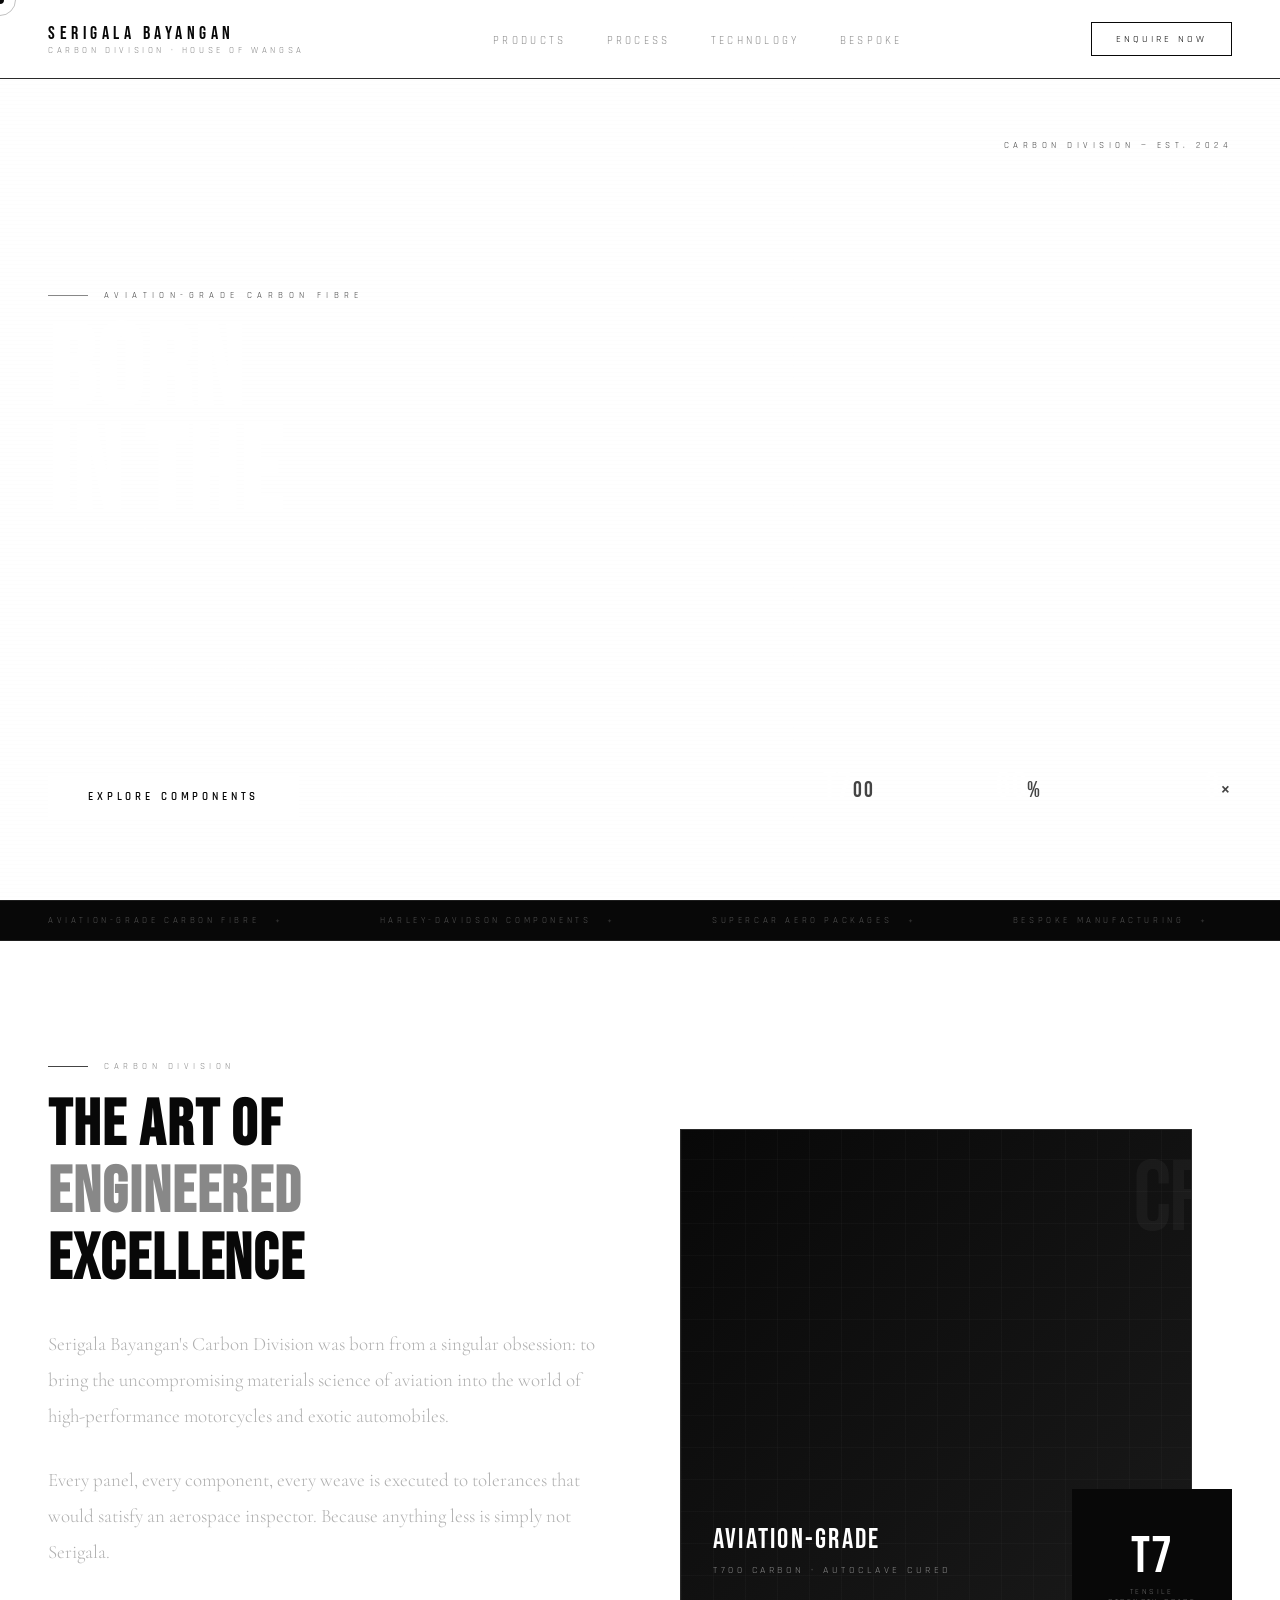
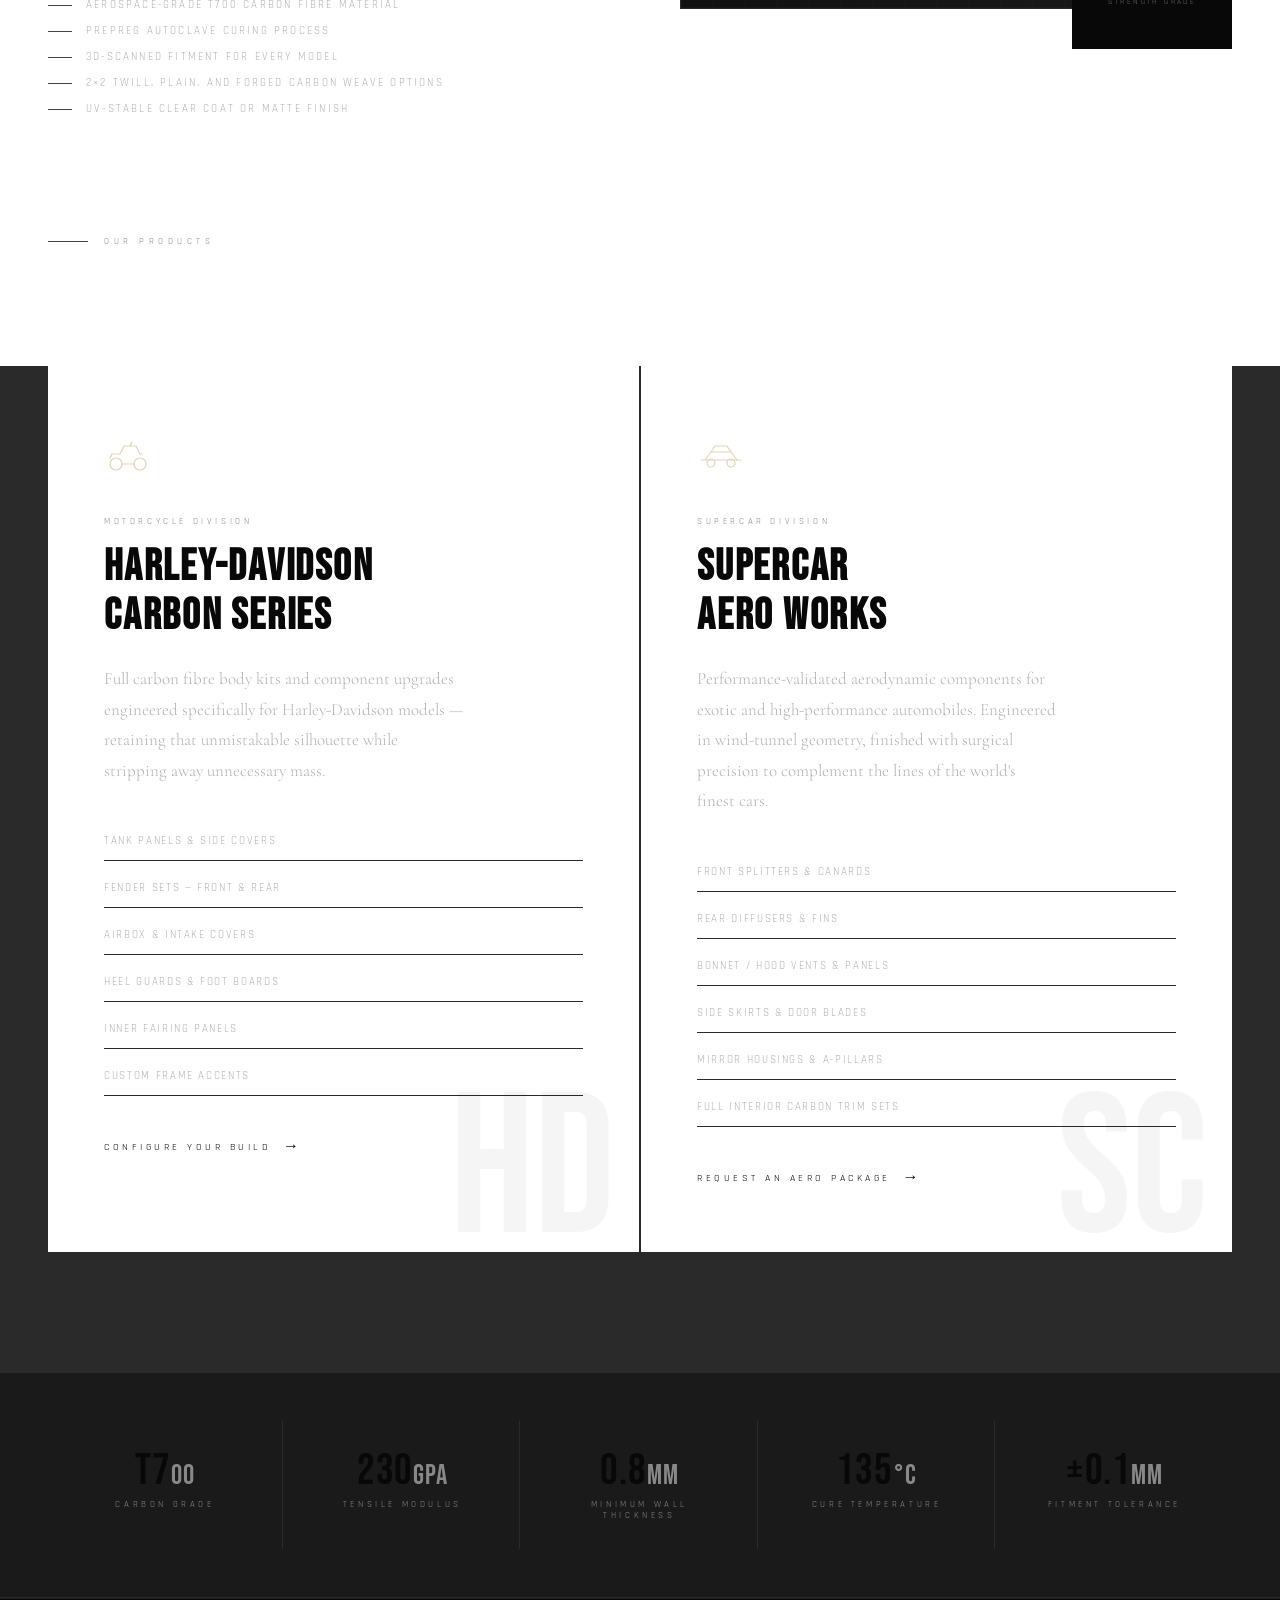
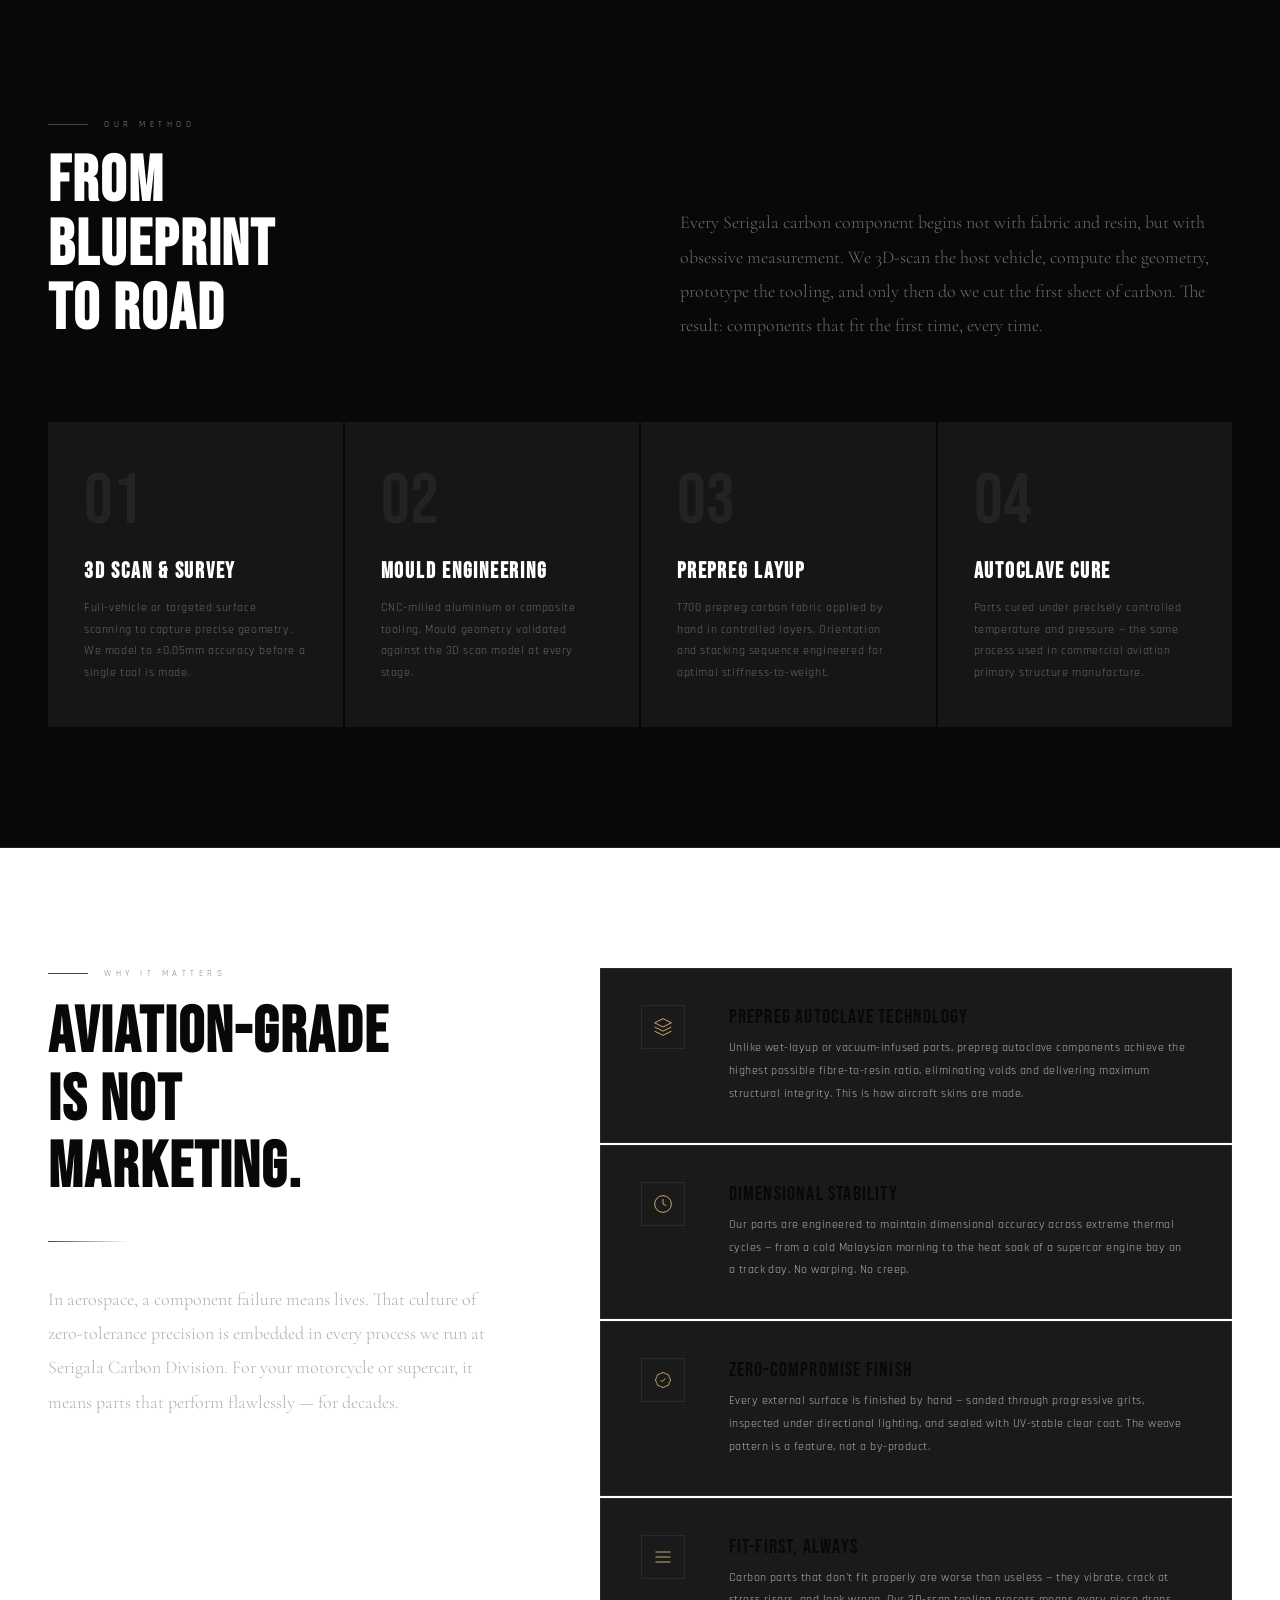
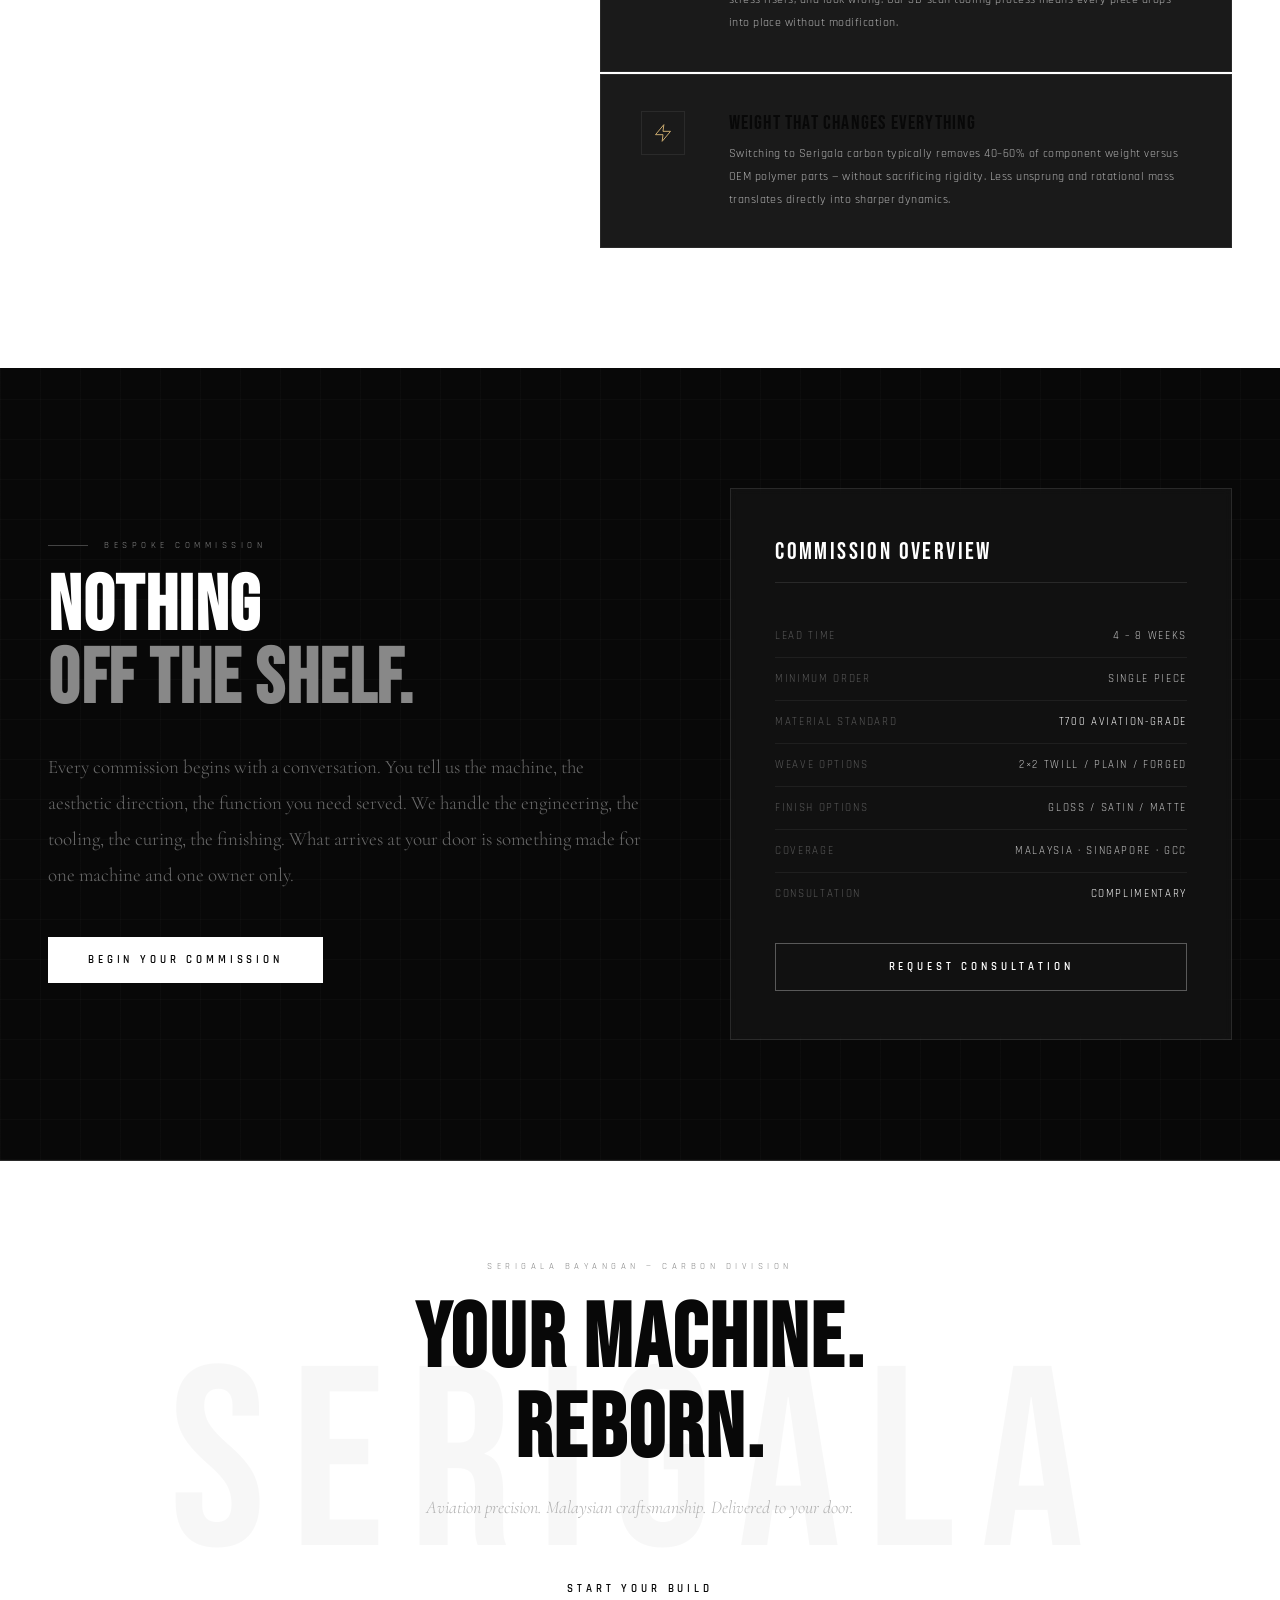
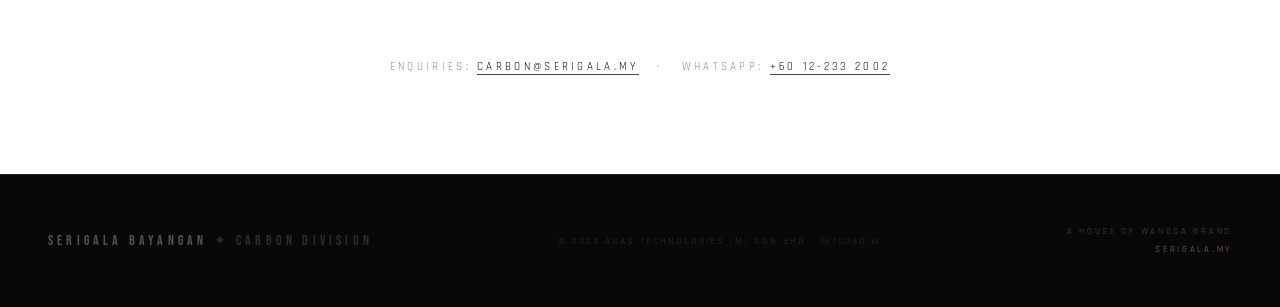
==== commit ab1acdd7: "Update index.html" ====
--- a/index.html
+++ b/index.html
@@ -30,7 +30,7 @@
 
 <!-- HERO -->
 <section class="hero">
-  <div class="hero-bg"></div>
+  <div class="hero-bg" style="background-image: url('hero-bg.jpg');"></div>
   <div class="hero-carbon"></div>
   <div class="hero-line-v"></div>
 
--- a/css/style.css
+++ b/css/style.css
@@ -1,17 +1,17 @@
 :root {
   --black:    #080808;
   --deep:     #111111;
-  --surface:  #f6f6f6;
-  --border:   #e4e4e4;
-  --ash:      #cacaca;
-  --mid:      #898989;
-  --silver:   #4a4a4a;
-  --light:    #1c1c1c;
+  --surface:  #1a1a1a;
+  --border:   #2a2a2a;
+  --ash:      #444444;
+  --mid:      #888888;
+  --silver:   #b0b0b0;
+  --light:    #d8d8d8;
   --white:    #ffffff;
-  --gold:     #0d0d0d;       /* accent = near-black */
-  --gold-dim: #aaaaaa;       /* dim accent = cool grey */
-  --red:      #b91c1c;
-  --amber:    #b86800;
+  --gold:     #c8a96e;       /* accent = warm gold */
+  --gold-dim: #8a7050;       /* dim accent = muted gold */
+  --red:      #e53535;
+  --amber:    #f59e0b;
 }
 
 /* ─── RESET ─── */
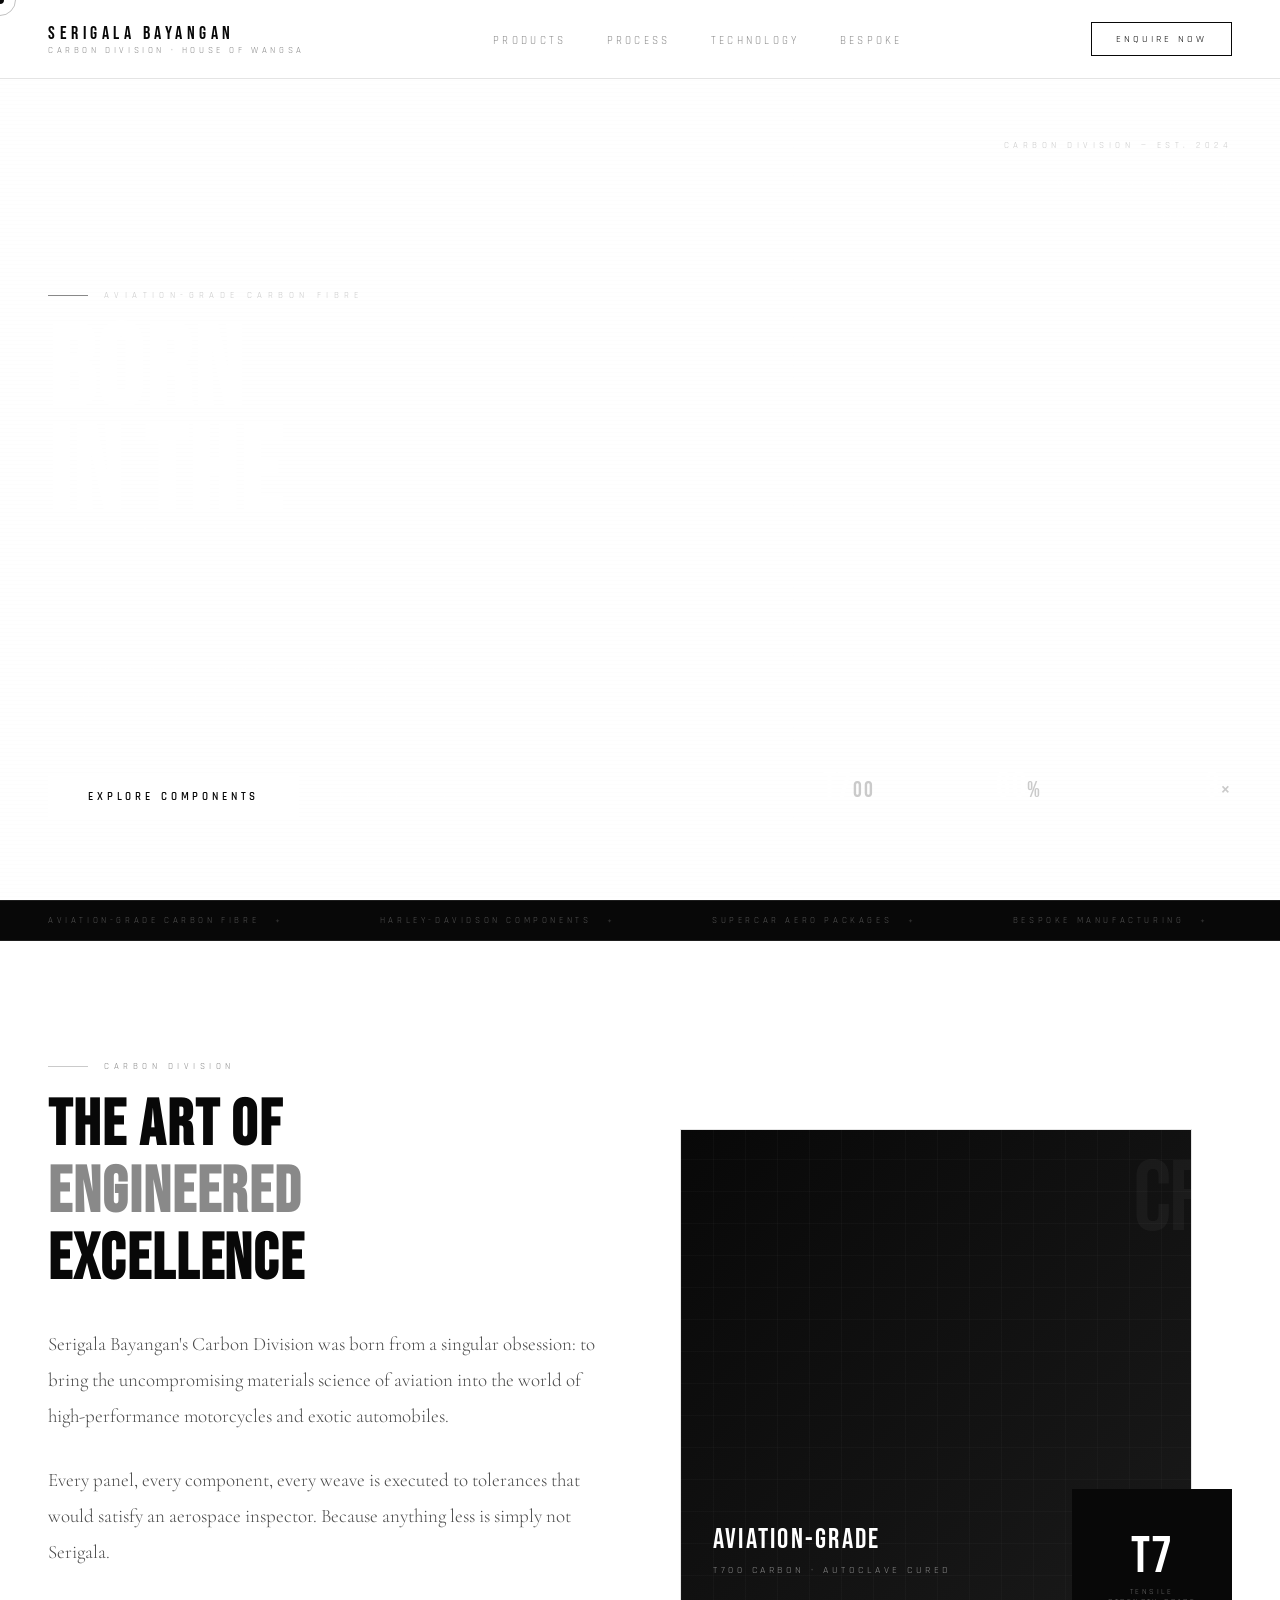
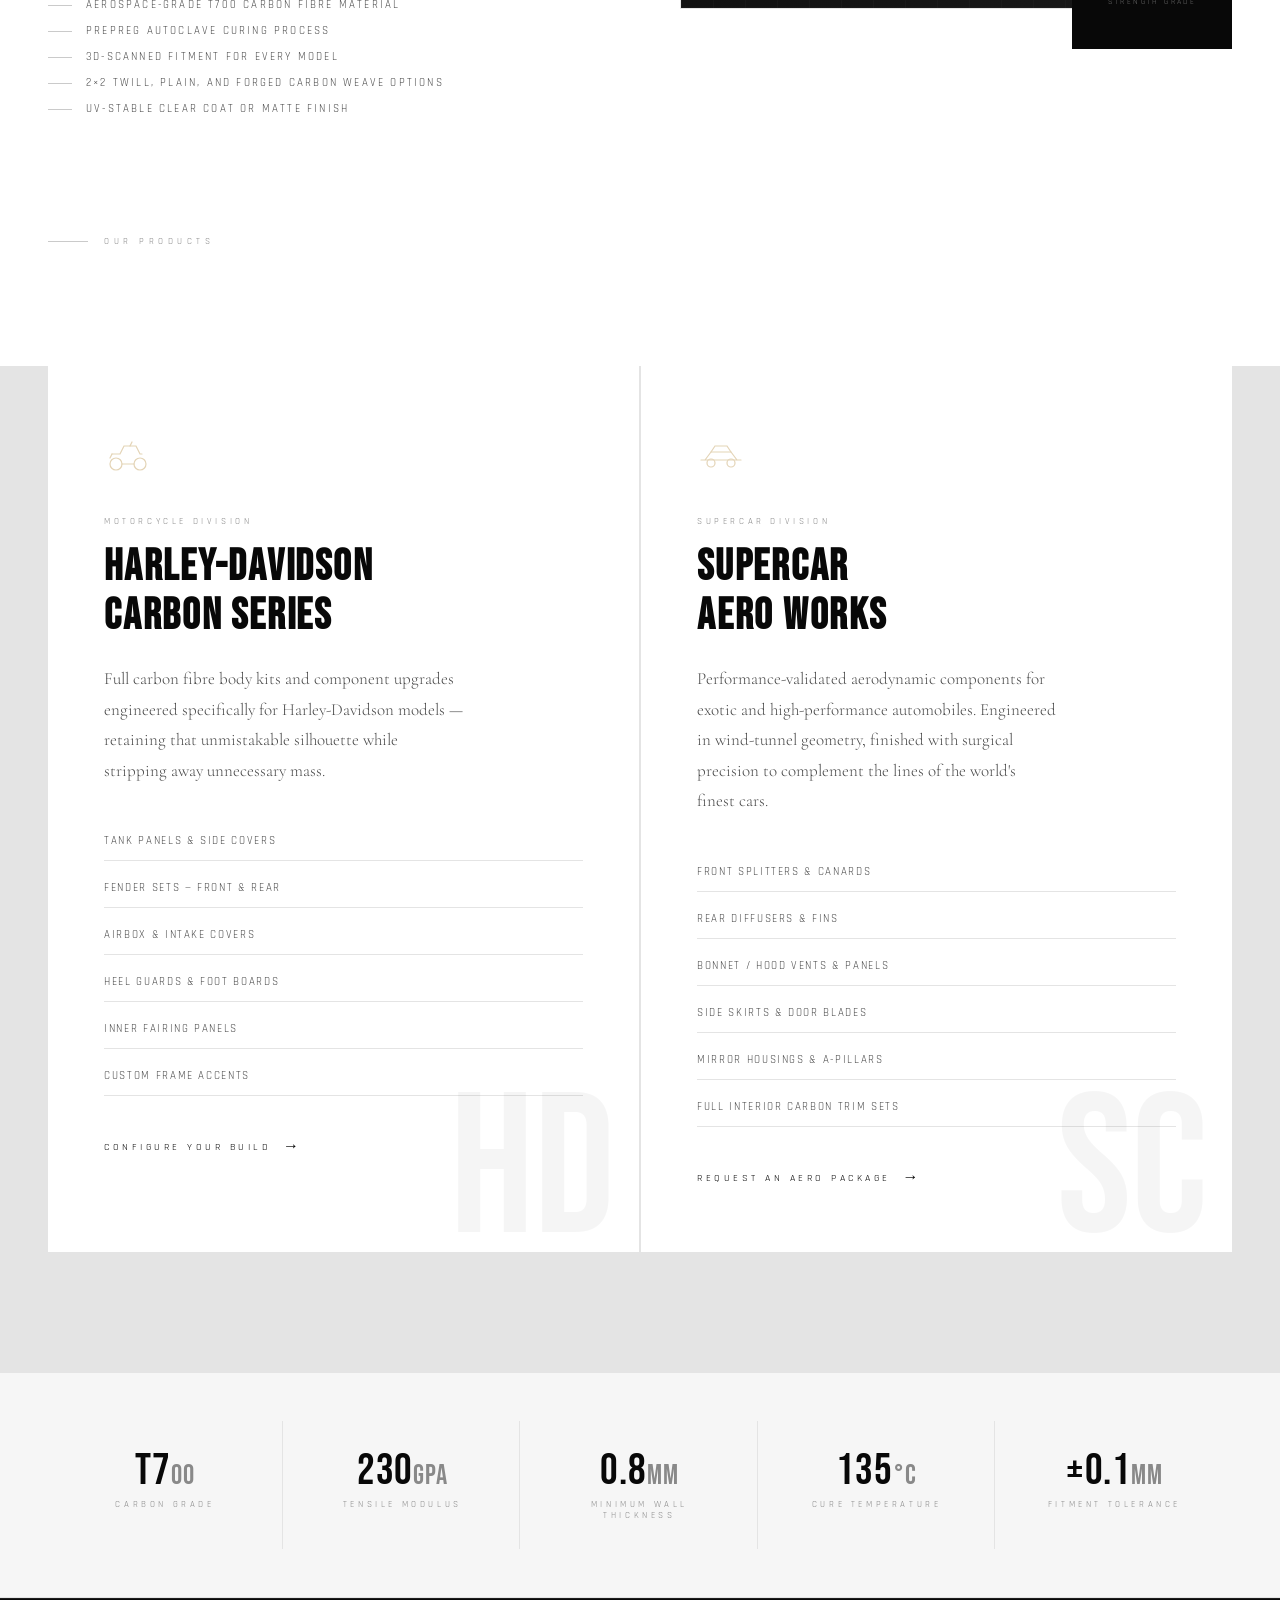
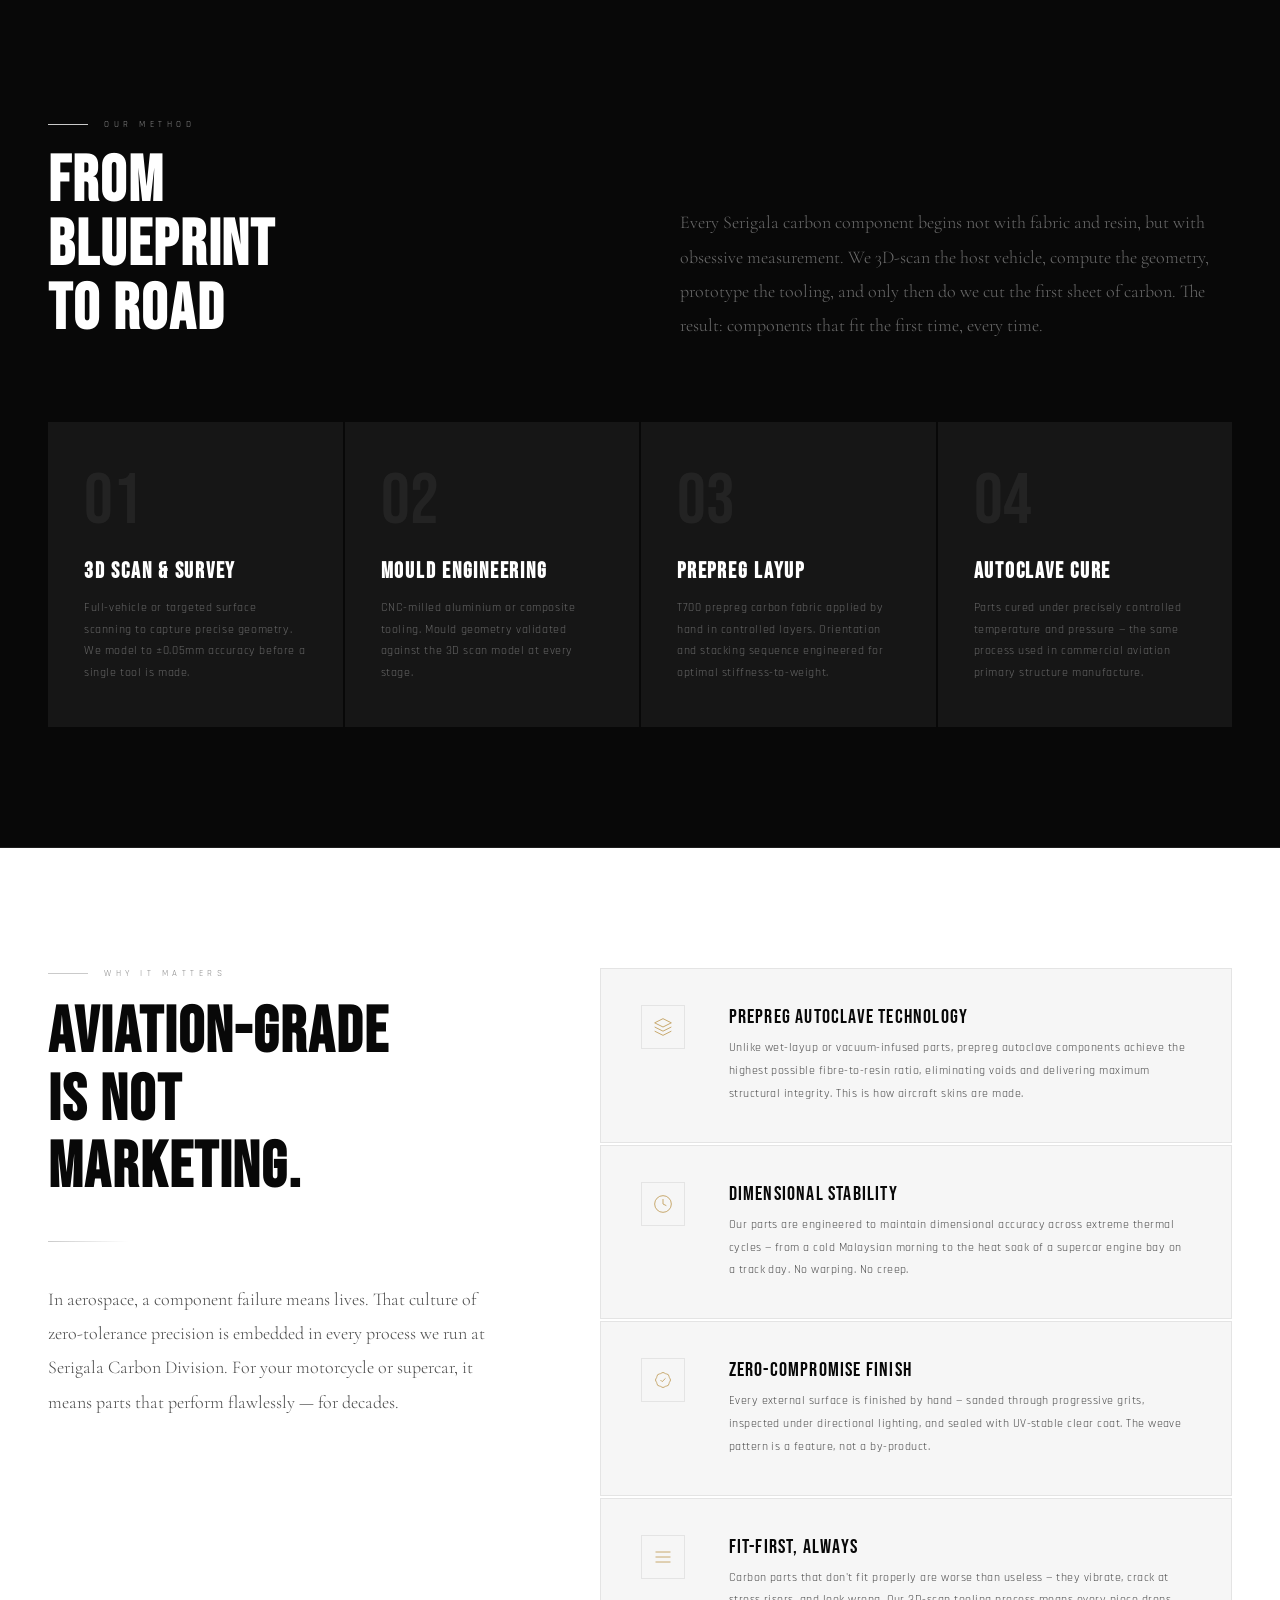
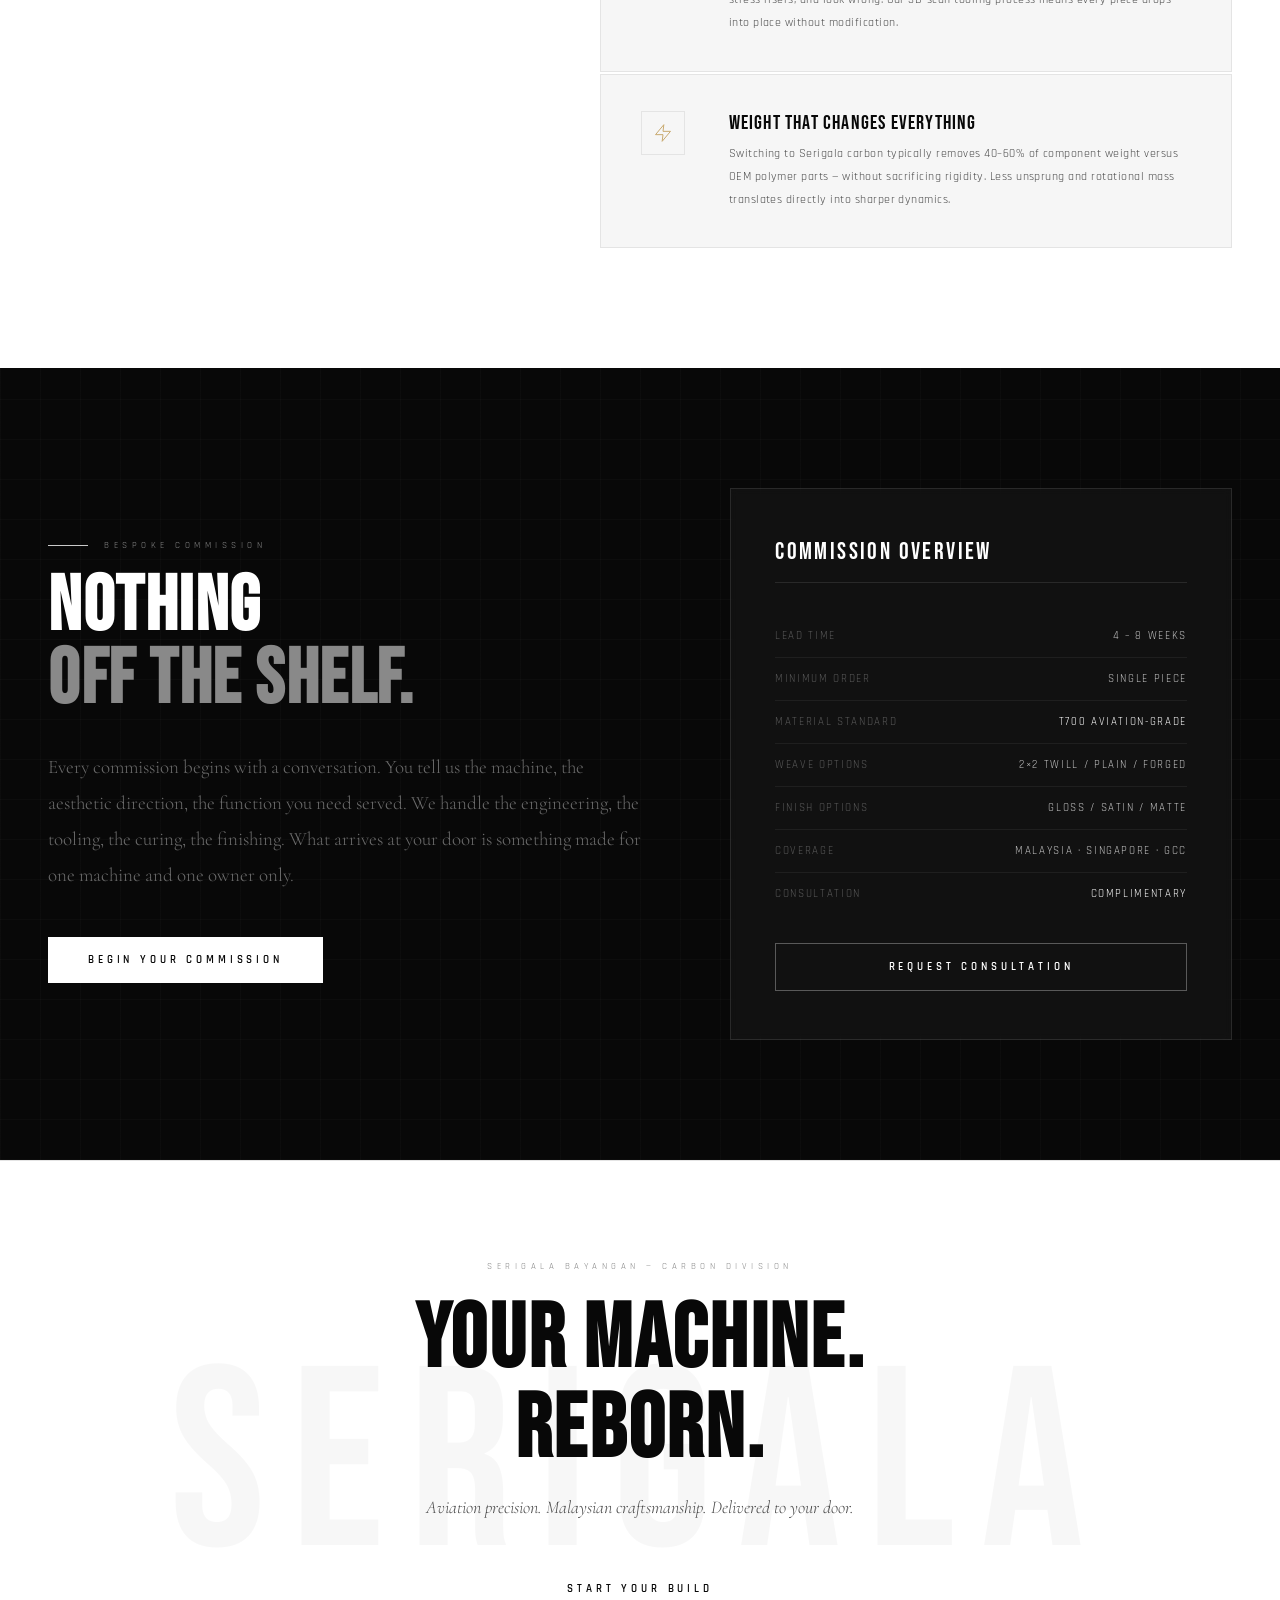
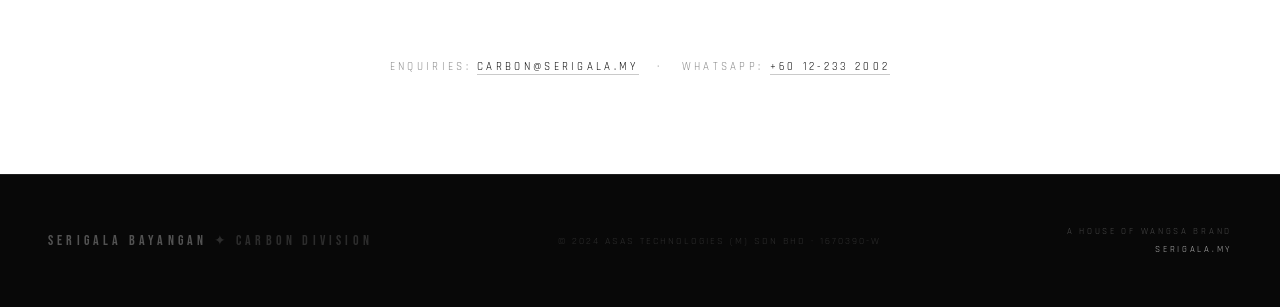
==== commit 743840d7: "Update index.html" ====
--- a/index.html
+++ b/index.html
@@ -30,7 +30,11 @@
 
 <!-- HERO -->
 <section class="hero">
-  <div class="hero-bg" style="background-image: url('hero-bg.jpg');"></div>
+  <div class="hero-bg" style="background-image:
+  radial-gradient(ellipse 60% 80% at 70% 40%, rgba(0,0,0,0.55) 0%, transparent 70%),
+  radial-gradient(ellipse 40% 60% at 20% 60%, rgba(0,0,0,0.75) 0%, transparent 60%),
+  linear-gradient(160deg, rgba(10,10,10,0.85) 0%, rgba(21,21,21,0.75) 40%, rgba(13,13,13,0.85) 100%),
+  url('https://images.unsplash.com/photo-1558618666-fcd25c85cd64?w=1920&q=80');"></div>
   <div class="hero-carbon"></div>
   <div class="hero-line-v"></div>
 
--- a/css/style.css
+++ b/css/style.css
@@ -1,19 +1,31 @@
 :root {
-  --black:    #080808;
-  --deep:     #111111;
-  --surface:  #1a1a1a;
-  --border:   #2a2a2a;
-  --ash:      #444444;
-  --mid:      #888888;
-  --silver:   #b0b0b0;
-  --light:    #d8d8d8;
-  --white:    #ffffff;
-  --gold:     #c8a96e;       /* accent = warm gold */
-  --gold-dim: #8a7050;       /* dim accent = muted gold */
-  --red:      #e53535;
-  --amber:    #f59e0b;
-}
-
+  --black:    
+#080808;
+  --deep:     
+#111111;
+  --surface:  
+#f6f6f6;
+  --border:   
+#e4e4e4;
+  --ash:      
+#cacaca;
+  --mid:      
+#898989;
+  --silver:   
+#4a4a4a;
+  --light:    
+#1c1c1c;
+  --white:    
+#ffffff;
+  --gold:     
+#0d0d0d;       /* accent = near-black */
+  --gold-dim: 
+#aaaaaa;       /* dim accent = cool grey */
+  --red:      
+#b91c1c;
+  --amber:    
+#b86800;
+}
 /* ─── RESET ─── */
 * { margin: 0; padding: 0; box-sizing: border-box; }
 html { scroll-behavior: smooth; }
@@ -143,12 +155,14 @@
 }
 
 .hero-bg {
-  position: absolute;
-  inset: 0;
-  background:
+  background-image:
     radial-gradient(ellipse 60% 80% at 70% 40%, rgba(0,0,0,0.55) 0%, transparent 70%),
     radial-gradient(ellipse 40% 60% at 20% 60%, rgba(0,0,0,0.75) 0%, transparent 60%),
-    linear-gradient(160deg, #0a0a0a 0%, #151515 40%, #0d0d0d 100%);
+    linear-gradient(160deg, rgba(10,10,10,0.85) 0%, rgba(21,21,21,0.75) 40%, rgba(13,13,13,0.85) 100%),
+    url('https://images.unsplash.com/photo-1558618666-fcd25c85cd64?w=1920&q=80');
+  background-size: cover;
+  background-position: center;
+  background-repeat: no-repeat;
 }
 
 /* Subtle grid texture on hero */
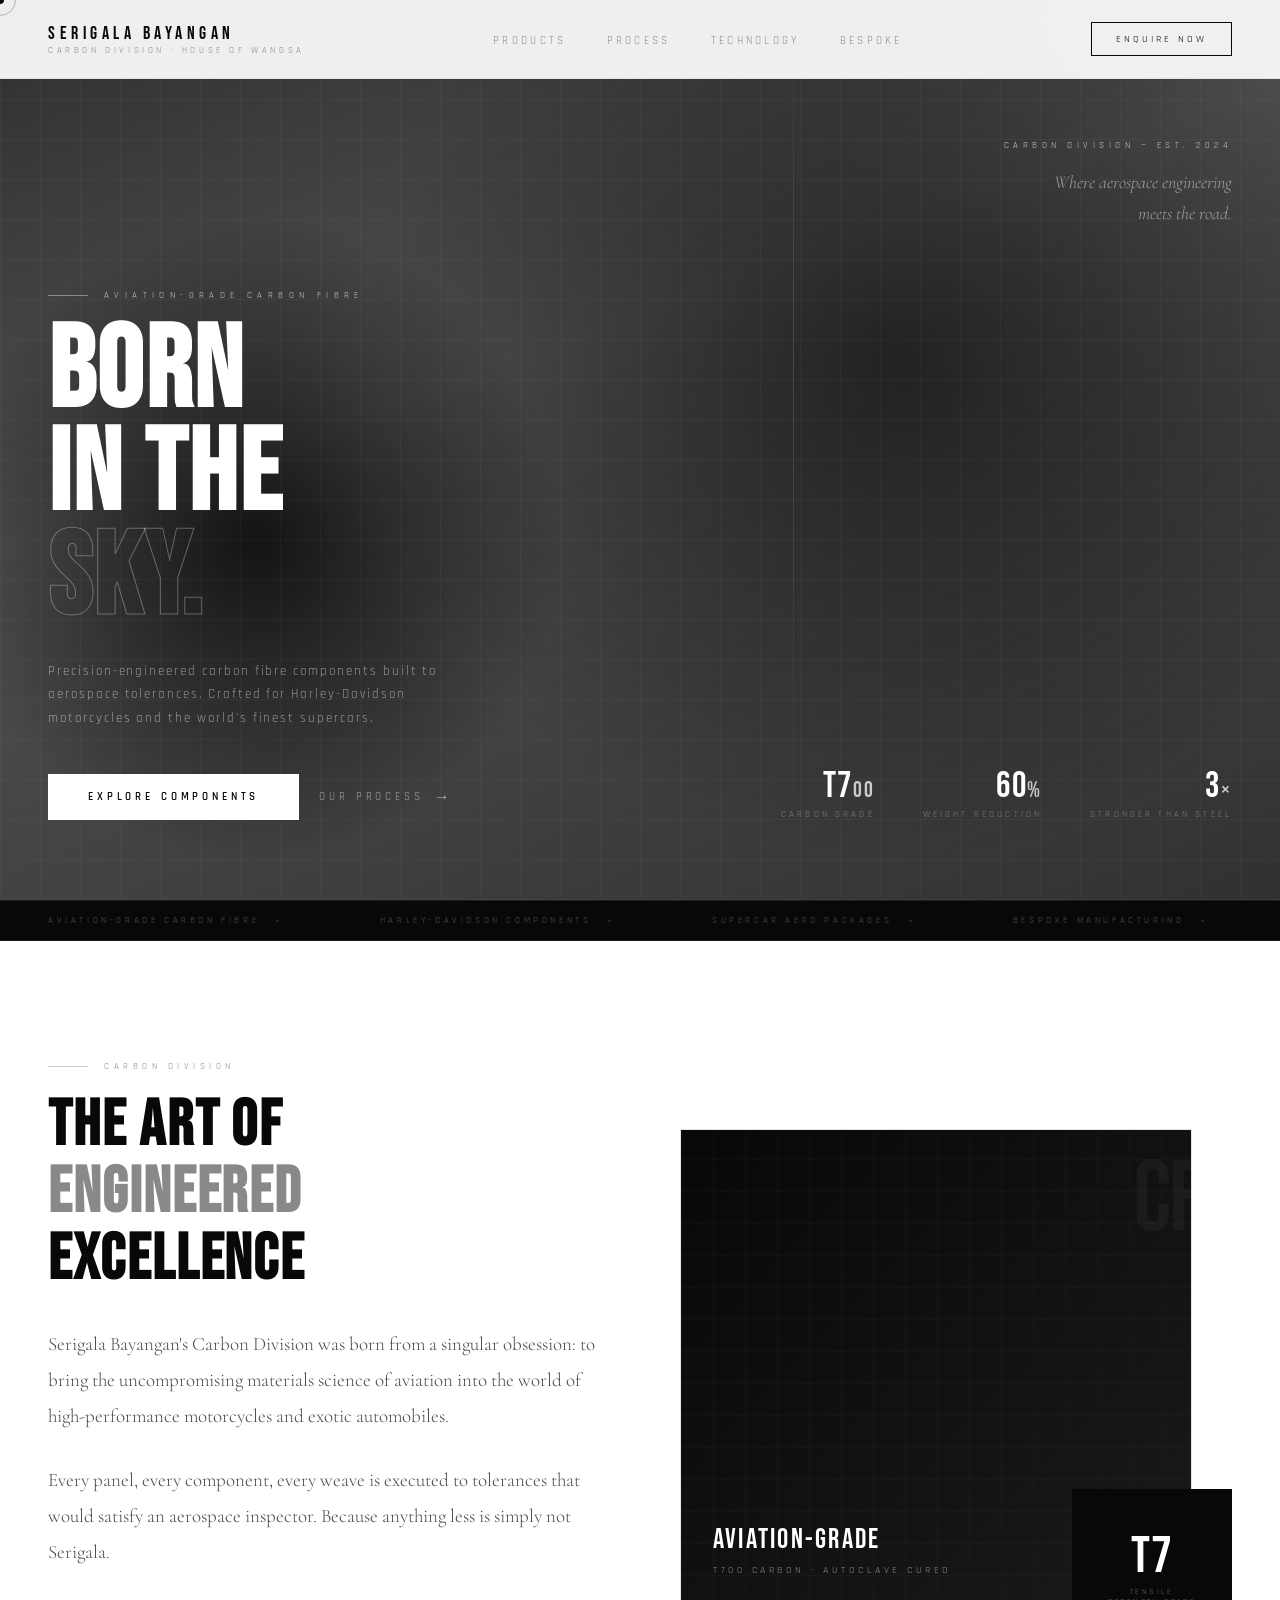
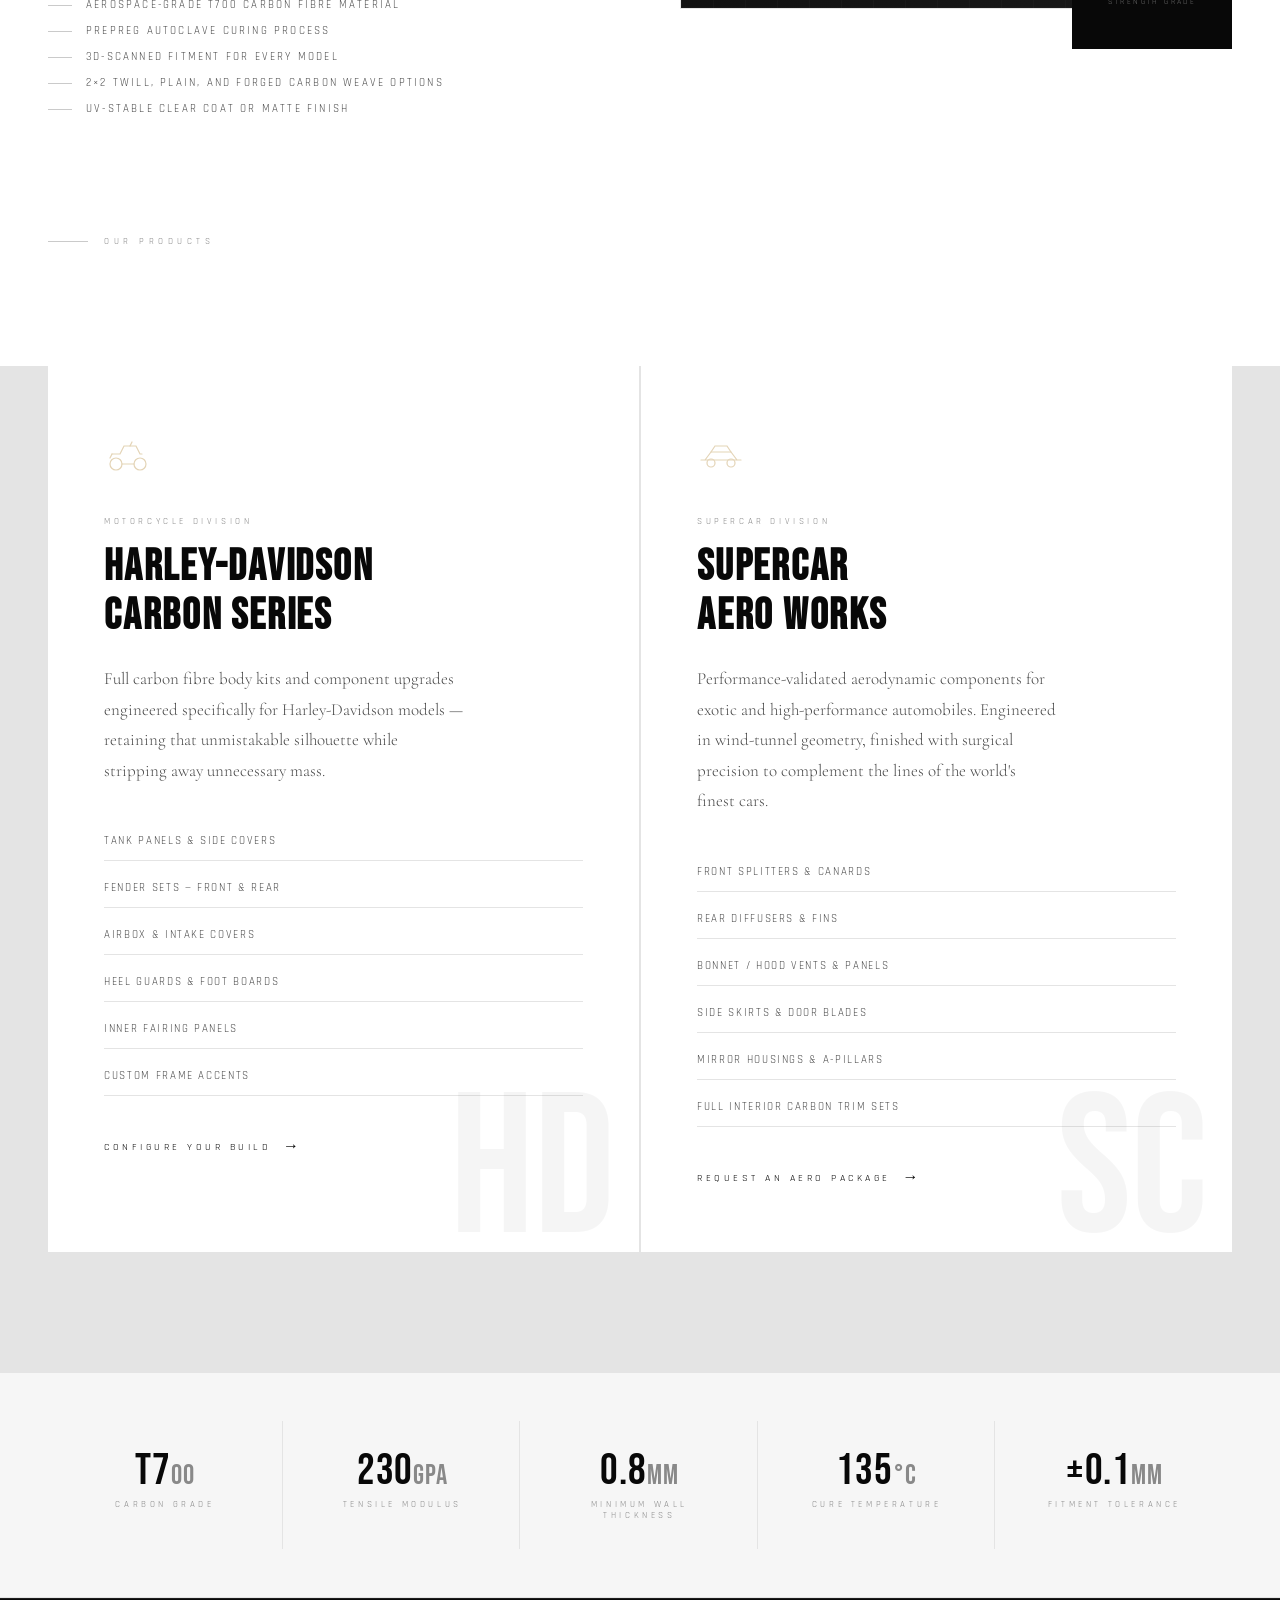
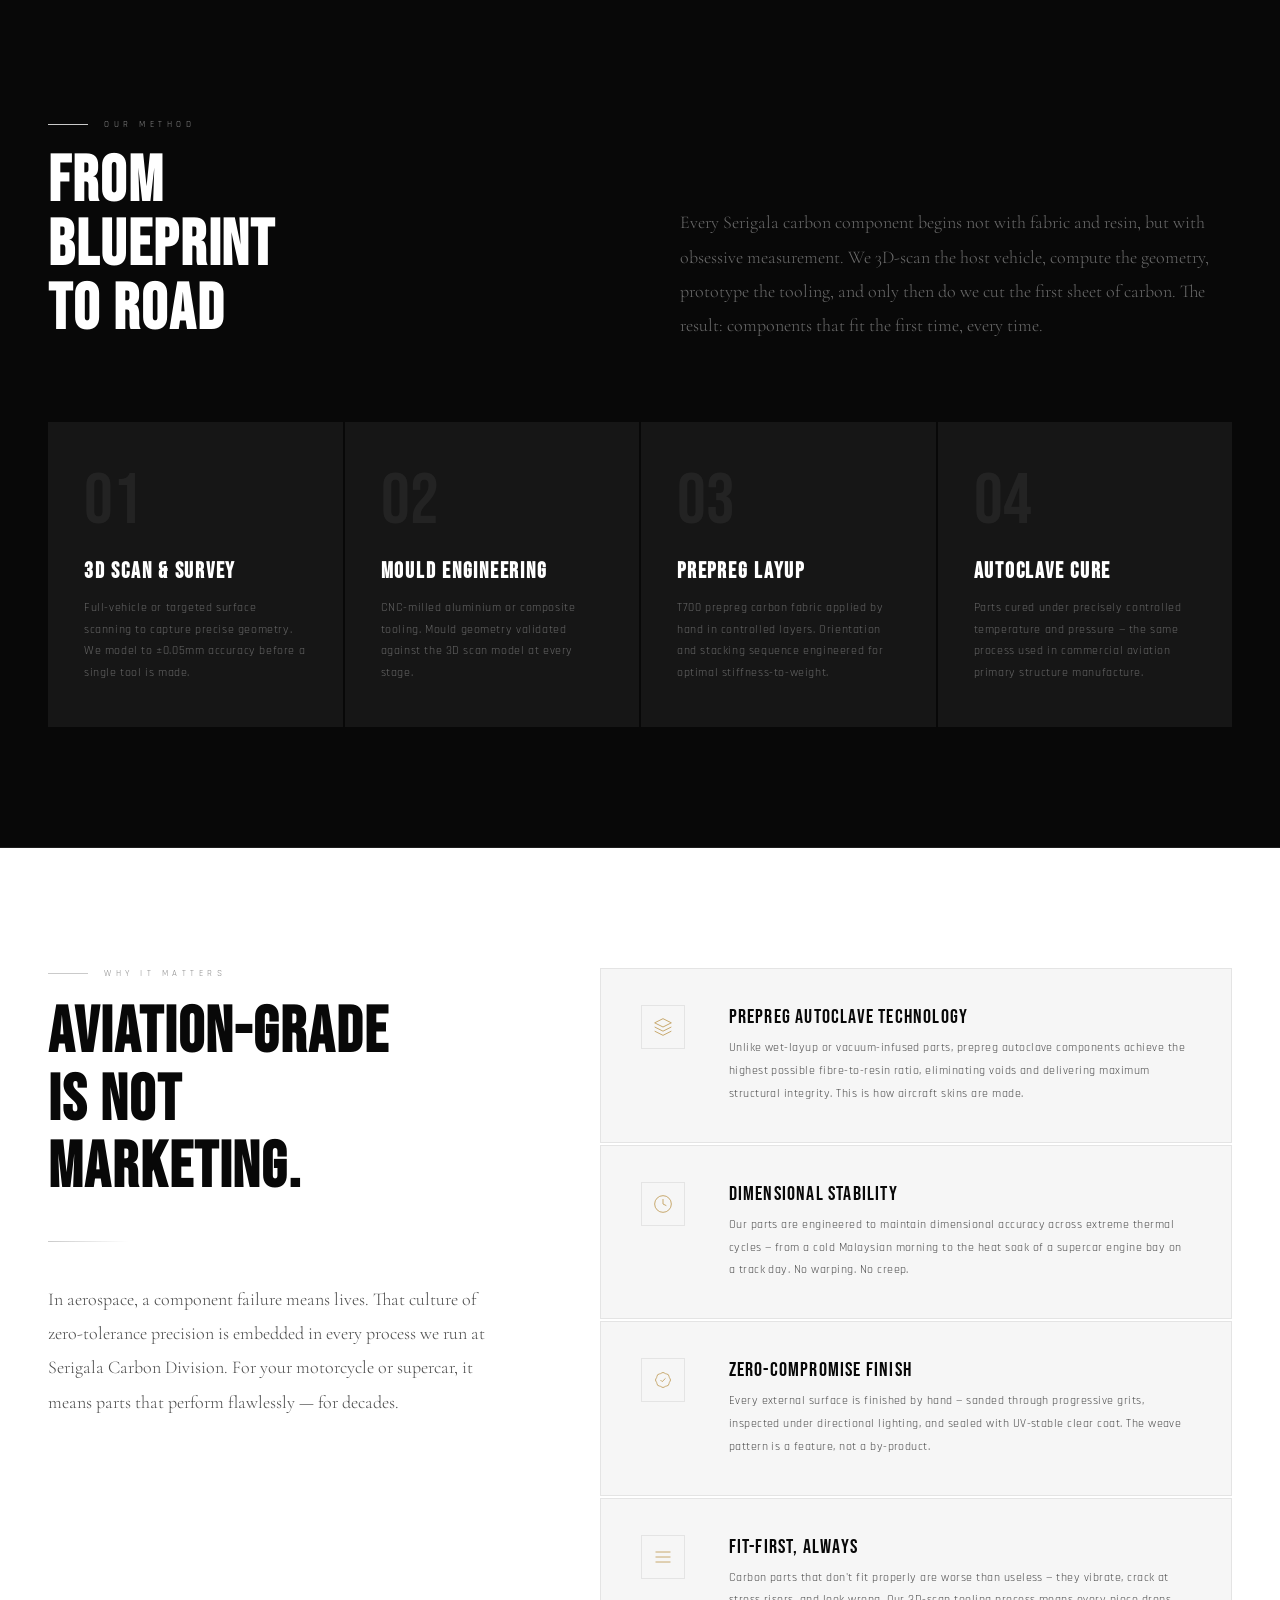
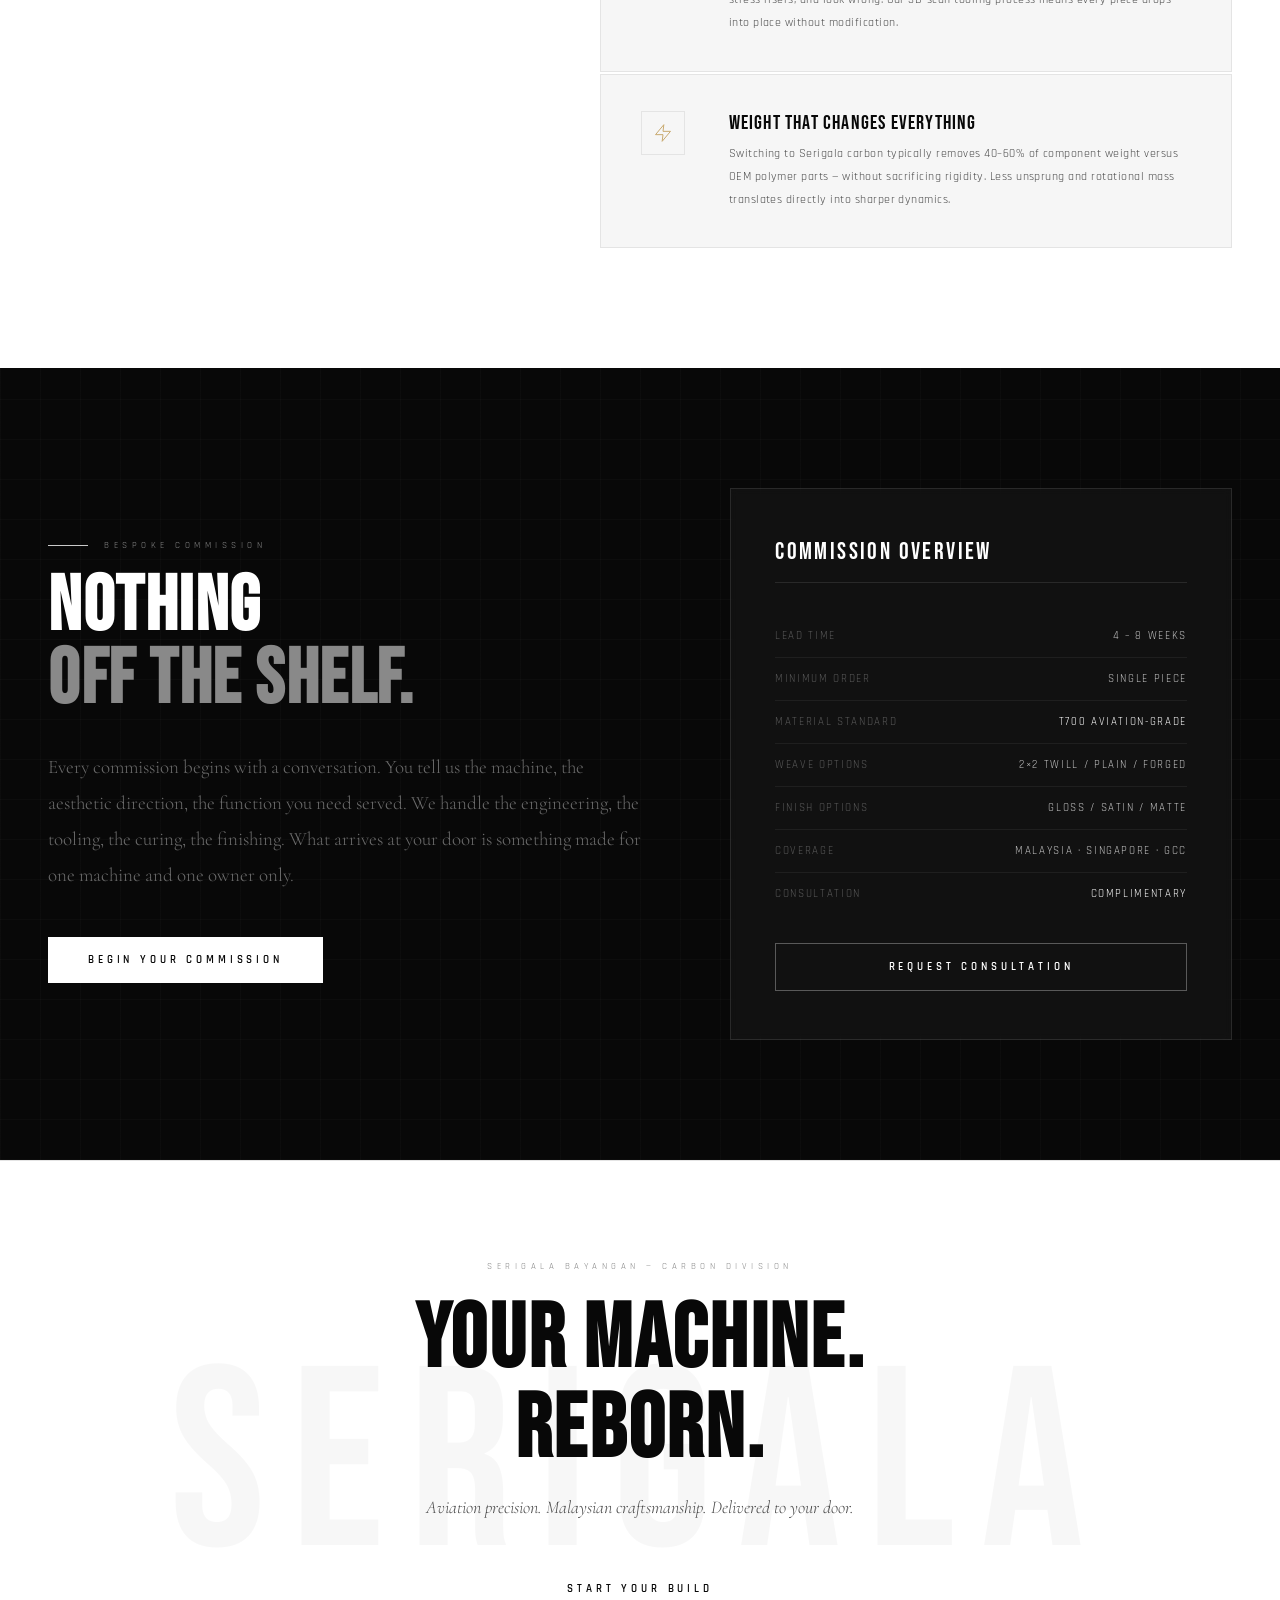
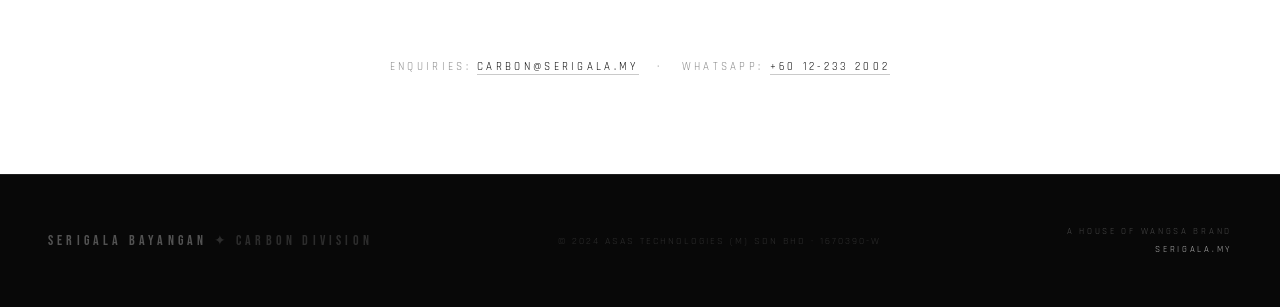
==== commit 696ad0d9: "Update index.html" ====
--- a/index.html
+++ b/index.html
@@ -30,11 +30,7 @@
 
 <!-- HERO -->
 <section class="hero">
-  <div class="hero-bg" style="background-image:
-  radial-gradient(ellipse 60% 80% at 70% 40%, rgba(0,0,0,0.55) 0%, transparent 70%),
-  radial-gradient(ellipse 40% 60% at 20% 60%, rgba(0,0,0,0.75) 0%, transparent 60%),
-  linear-gradient(160deg, rgba(10,10,10,0.85) 0%, rgba(21,21,21,0.75) 40%, rgba(13,13,13,0.85) 100%),
-  url('https://images.unsplash.com/photo-1558618666-fcd25c85cd64?w=1920&q=80');"></div>
+ <div class="hero-bg"></div>
   <div class="hero-carbon"></div>
   <div class="hero-line-v"></div>
 
--- a/css/style.css
+++ b/css/style.css
@@ -155,6 +155,8 @@
 }
 
 .hero-bg {
+  position: absolute;
+  inset: 0;
   background-image:
     radial-gradient(ellipse 60% 80% at 70% 40%, rgba(0,0,0,0.55) 0%, transparent 70%),
     radial-gradient(ellipse 40% 60% at 20% 60%, rgba(0,0,0,0.75) 0%, transparent 60%),
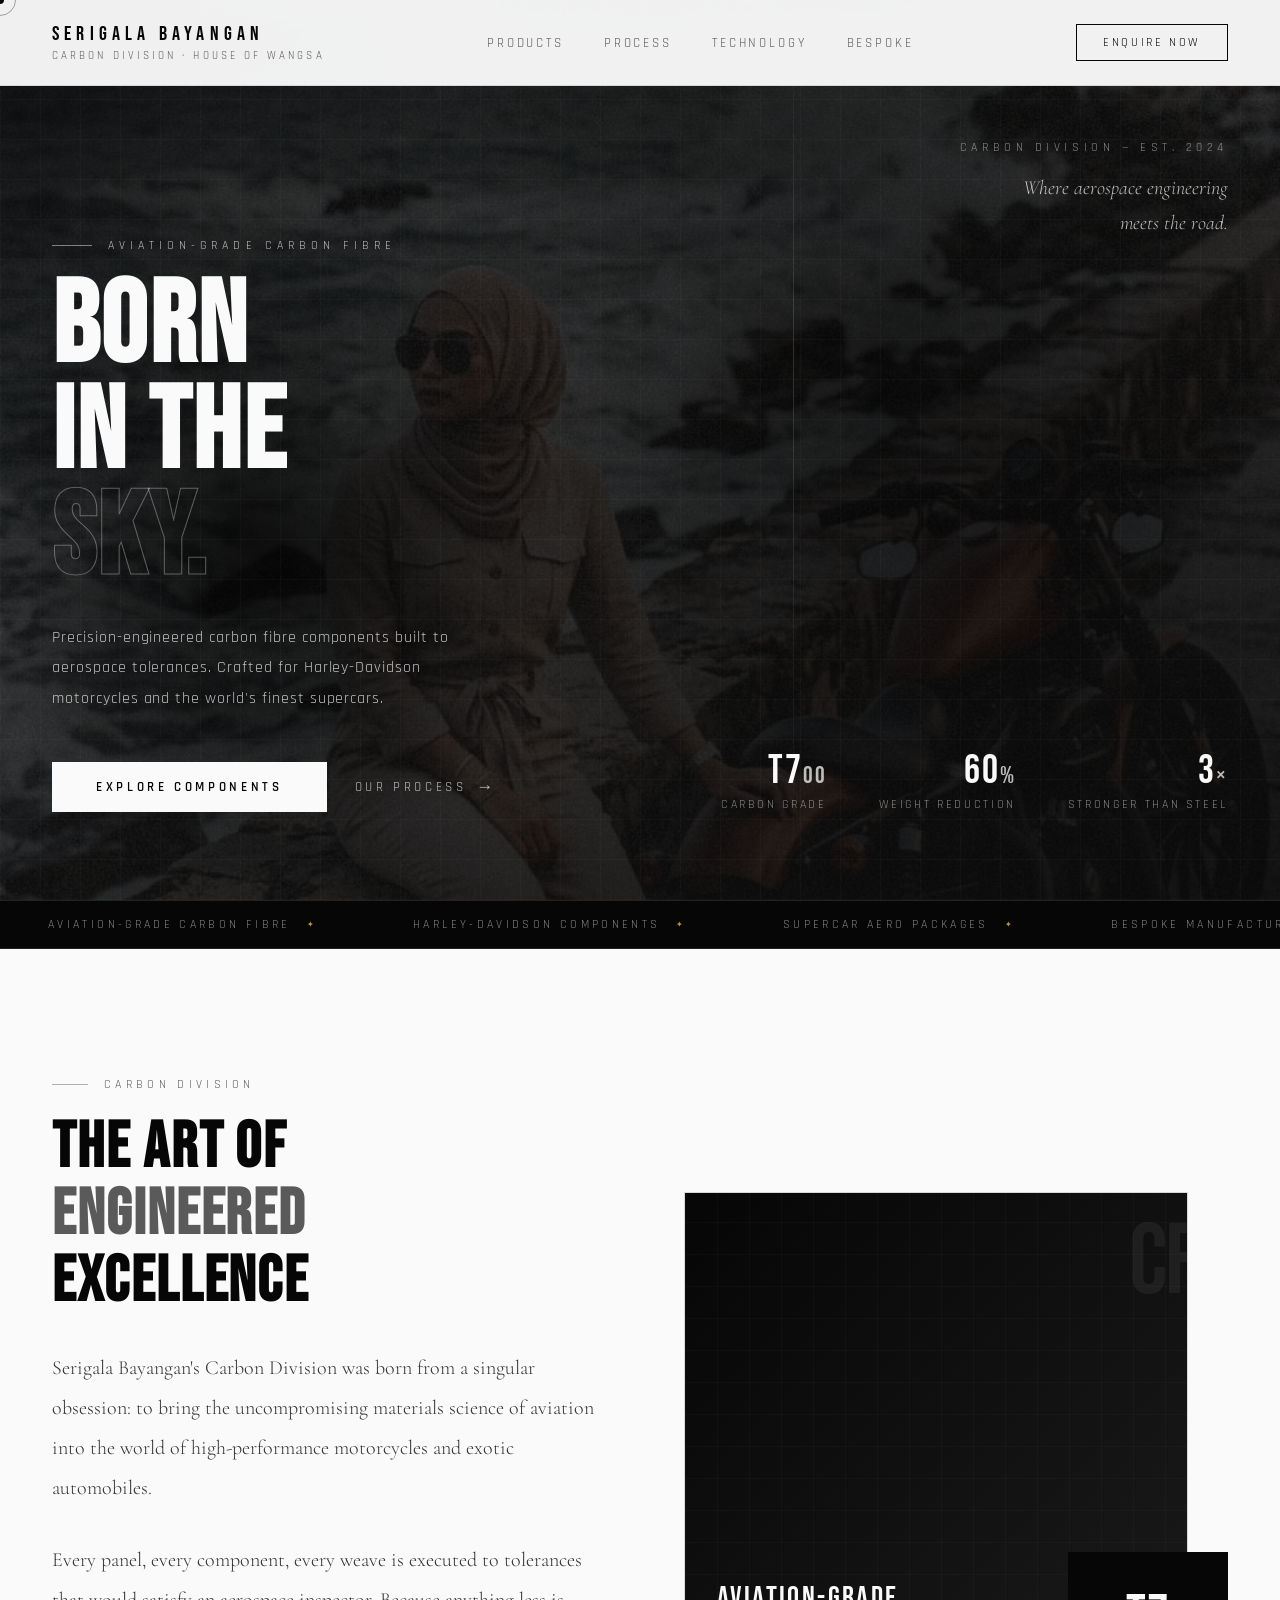
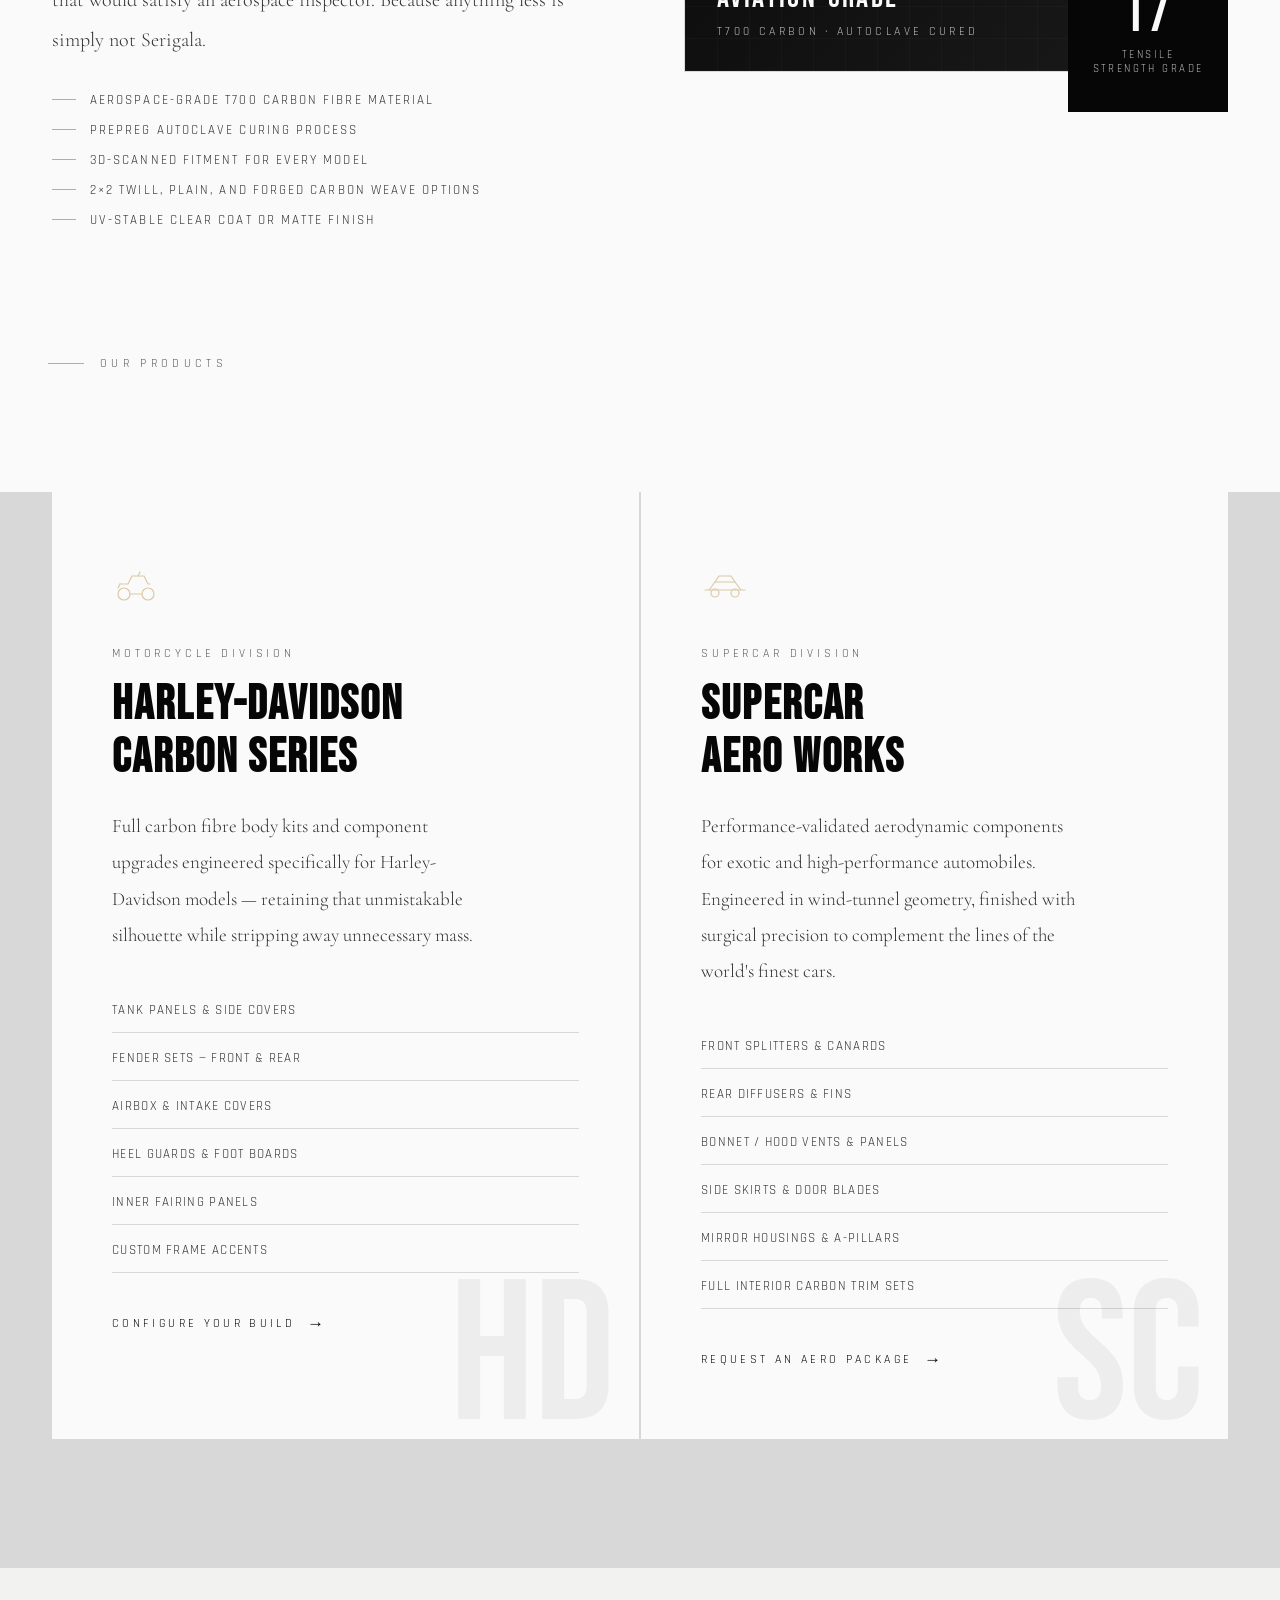
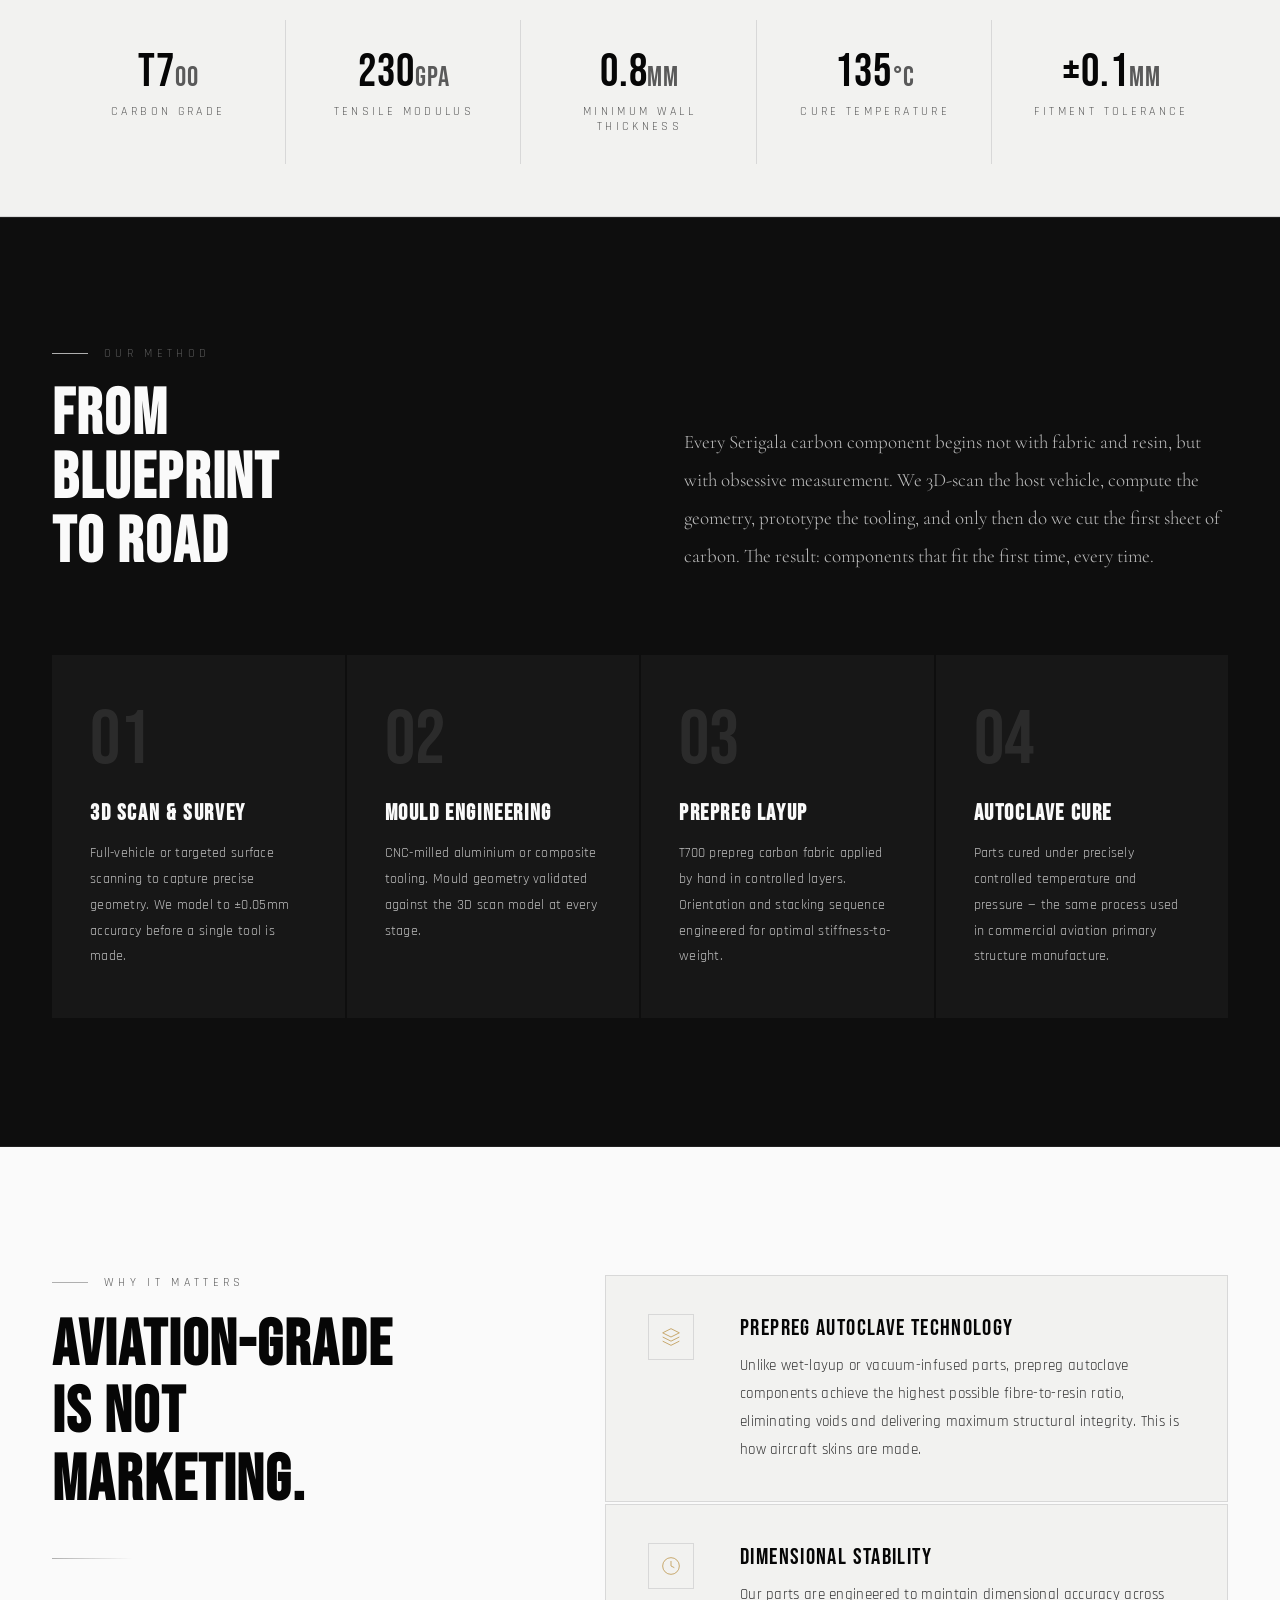
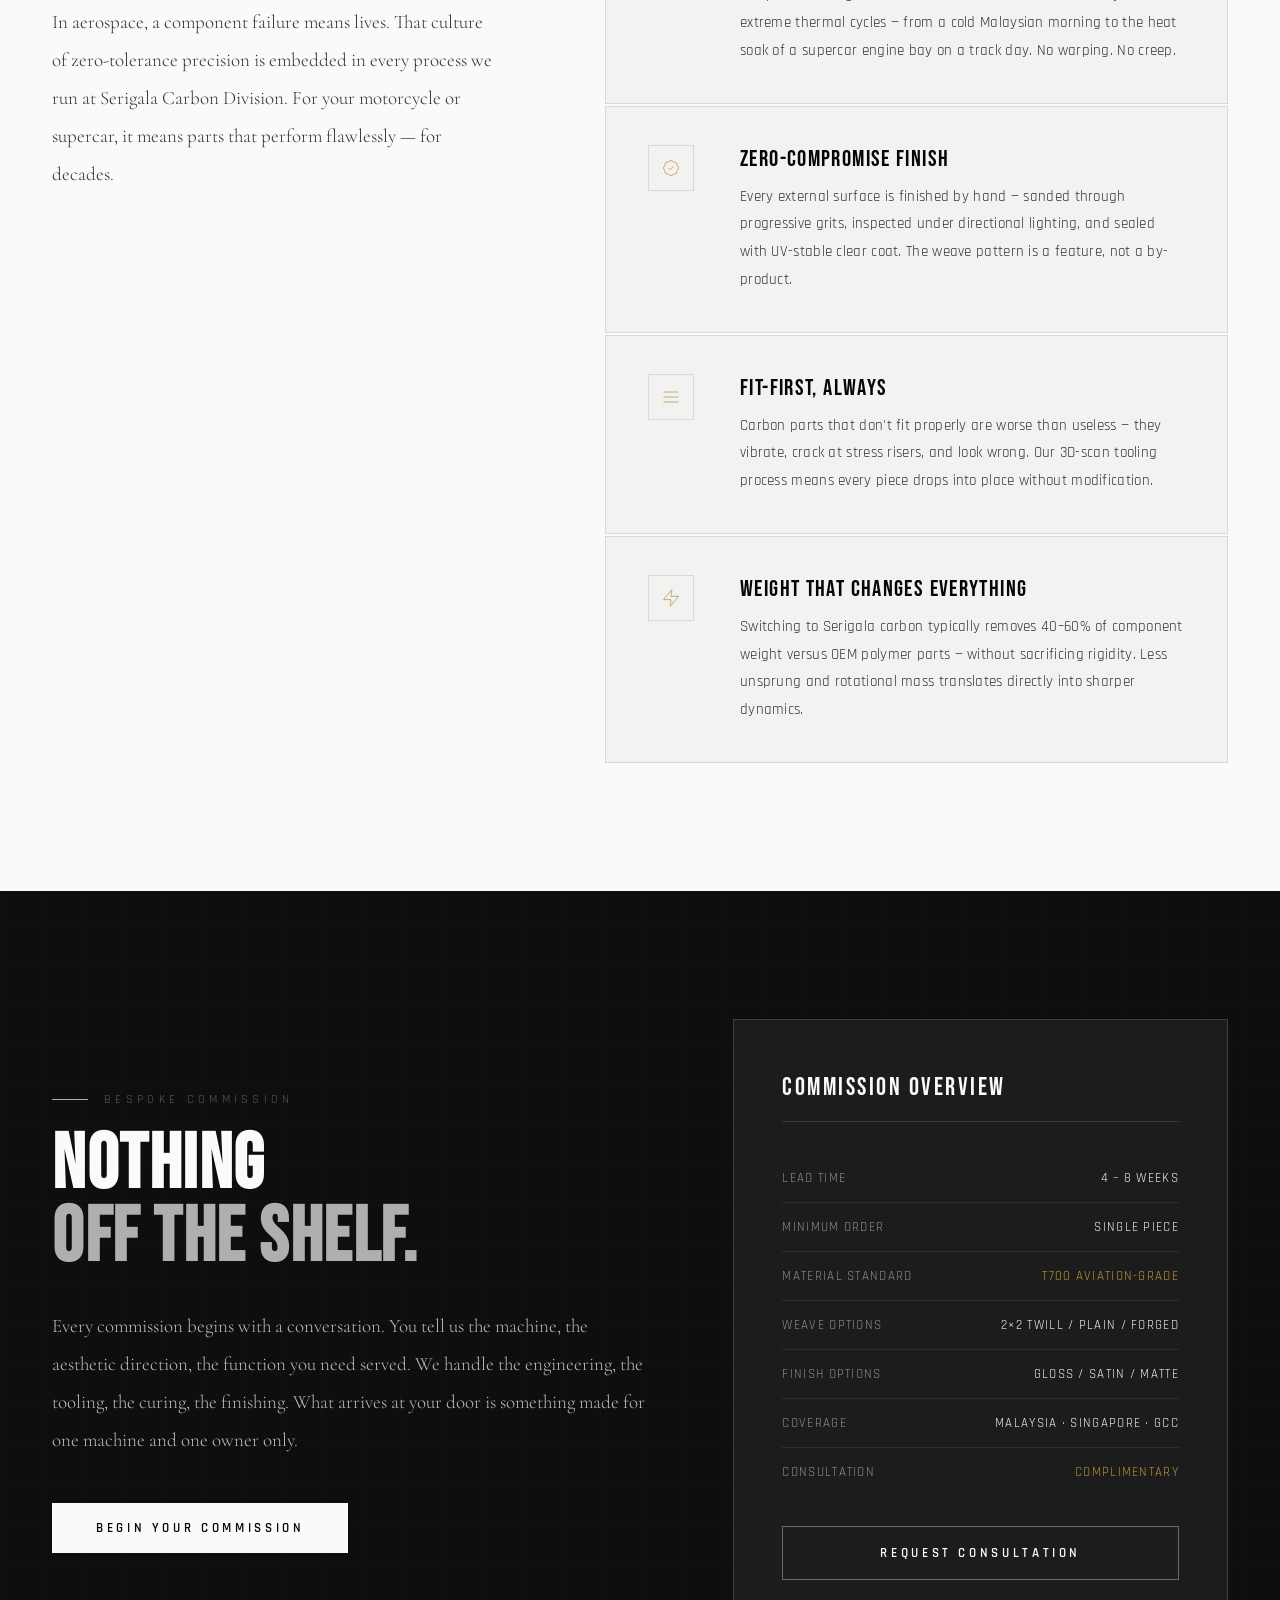
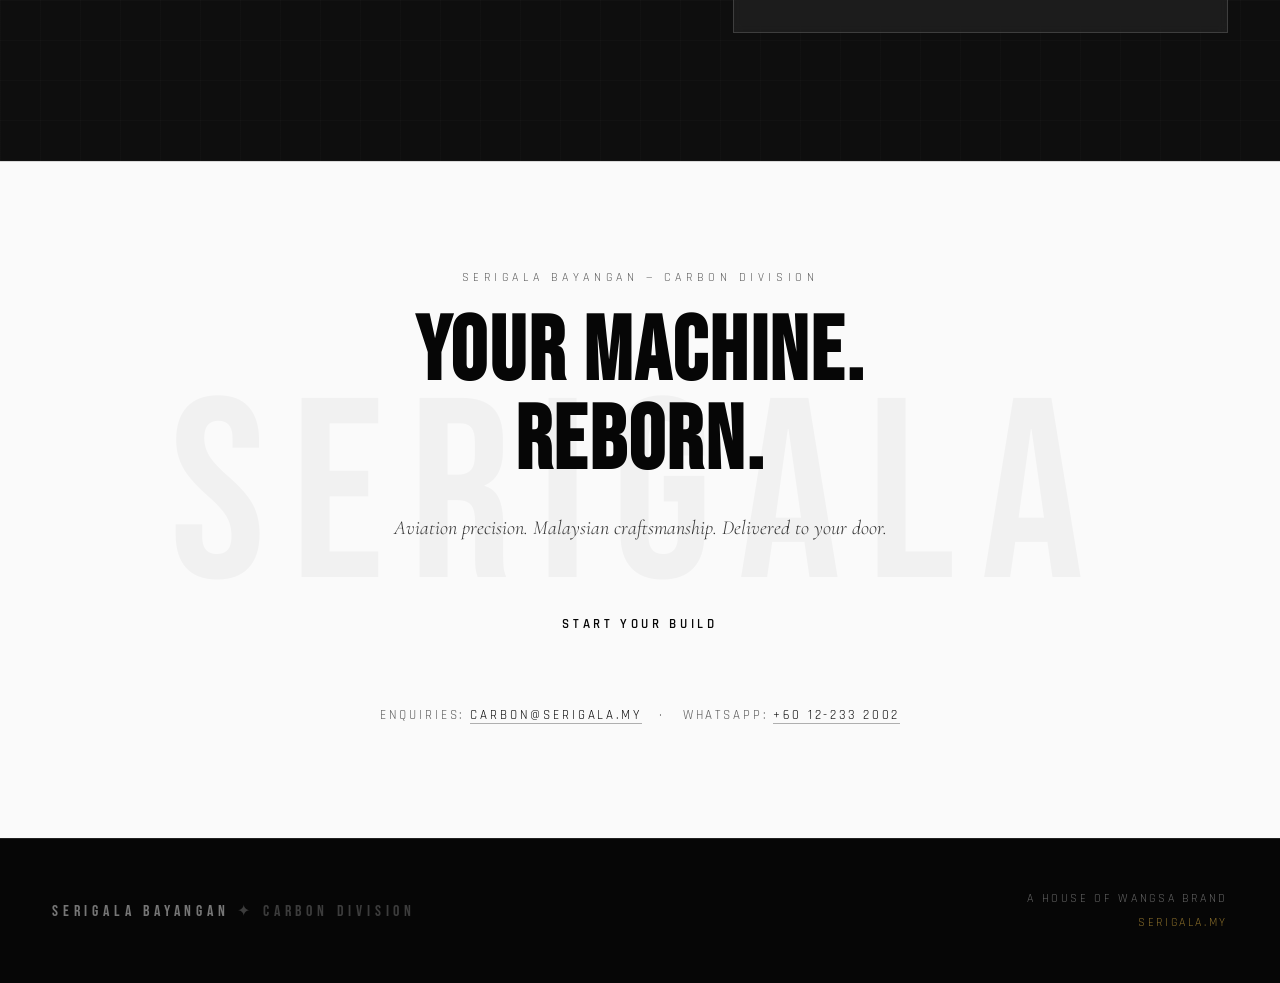
==== commit 80649a83: "Update index.html" ====
--- a/index.html
+++ b/index.html
@@ -415,7 +415,7 @@
 <!-- FOOTER -->
 <footer>
   <div class="footer-brand">Serigala Bayangan <span>✦ Carbon Division</span></div>
-  <div class="footer-copy">© 2024 ASAS Technologies (M) Sdn Bhd · 1670390-W</div>
+  <!--<div class="footer-copy">© 2024 ASAS Technologies (M) Sdn Bhd · 1670390-W</div>-->
   <div class="footer-how">
     A House of Wangsa Brand<br>
     <span style="color:var(--gold-dim);">serigala.my</span>
--- a/css/style.css
+++ b/css/style.css
@@ -1,31 +1,28 @@
 :root {
-  --black:    
-#080808;
-  --deep:     
-#111111;
-  --surface:  
-#f6f6f6;
-  --border:   
-#e4e4e4;
-  --ash:      
-#cacaca;
-  --mid:      
-#898989;
-  --silver:   
-#4a4a4a;
-  --light:    
-#1c1c1c;
-  --white:    
-#ffffff;
-  --gold:     
-#0d0d0d;       /* accent = near-black */
-  --gold-dim: 
-#aaaaaa;       /* dim accent = cool grey */
-  --red:      
-#b91c1c;
-  --amber:    
-#b86800;
-}
+  /* ─── PALETTE ─── */
+  --black:     #060606;
+  --deep:      #111111;
+  --surface:   #f2f2f0;
+  --border:    #d8d8d8;
+  --ash:       #afafaf;
+  --mid:       #5a5a5a;   /* was #7a7a7a — bumped for contrast */
+  --silver:    #333333;   /* was #444 — richer body text */
+  --light:     #1a1a1a;
+  --white:     #fafafa;
+  --gold:      #b8973a;   /* real amber accent — replaces useless #aaaaaa */
+  --gold-dim:  #8a6e2a;
+  --red:       #b91c1c;
+  --amber:     #c27a00;
+
+  /* ─── DARK SURFACE TOKENS ─── */
+  --dk-bg:       #0e0e0e;
+  --dk-surface:  #171717;
+  --dk-border:   rgba(255,255,255,0.12);
+  --dk-text-hi:  rgba(255,255,255,0.95);  /* headings on dark */
+  --dk-text-md:  rgba(255,255,255,0.72);  /* body on dark — was 0.45/0.5 */
+  --dk-text-lo:  rgba(255,255,255,0.50);  /* captions on dark — was 0.25 */
+}
+
 /* ─── RESET ─── */
 * { margin: 0; padding: 0; box-sizing: border-box; }
 html { scroll-behavior: smooth; }
@@ -53,7 +50,7 @@
 .cursor-ring {
   position: fixed;
   width: 32px; height: 32px;
-  border: 1px solid rgba(8,8,8,0.25);
+  border: 1.5px solid rgba(8,8,8,0.35);
   border-radius: 50%;
   pointer-events: none;
   z-index: 9998;
@@ -61,7 +58,7 @@
   transition: transform 0.18s ease, width 0.3s, height 0.3s;
 }
 
-/* ─── SUBTLE GRAIN OVERLAY ─── */
+/* ─── GRAIN OVERLAY ─── */
 body::before {
   content: '';
   position: fixed;
@@ -71,8 +68,8 @@
       0deg,
       transparent,
       transparent 3px,
-      rgba(0,0,0,0.008) 3px,
-      rgba(0,0,0,0.008) 4px
+      rgba(0,0,0,0.006) 3px,
+      rgba(0,0,0,0.006) 4px
     );
   pointer-events: none;
   z-index: 0;
@@ -83,34 +80,34 @@
   position: fixed;
   top: 0; left: 0; right: 0;
   z-index: 100;
-  padding: 22px 48px;
+  padding: 22px 52px;
   display: flex;
   justify-content: space-between;
   align-items: center;
-  background: rgba(255,255,255,0.92);
-  backdrop-filter: blur(12px);
-  -webkit-backdrop-filter: blur(12px);
+  background: rgba(250,250,250,0.96);
+  backdrop-filter: blur(16px);
+  -webkit-backdrop-filter: blur(16px);
   border-bottom: 1px solid var(--border);
 }
 
-.nav-brand { display: flex; flex-direction: column; gap: 1px; }
+.nav-brand { display: flex; flex-direction: column; gap: 3px; }
 .nav-brand-main {
   font-family: 'Bebas Neue', sans-serif;
-  font-size: 18px;
-  letter-spacing: 0.25em;
+  font-size: 20px;
+  letter-spacing: 0.26em;
   color: var(--black);
 }
 .nav-brand-sub {
-  font-size: 9px;
-  letter-spacing: 0.4em;
+  font-size: 11px;               /* was 10px */
+  letter-spacing: 0.28em;
   color: var(--mid);
   text-transform: uppercase;
 }
 
 .nav-links { display: flex; gap: 40px; list-style: none; }
 .nav-links a {
-  font-size: 11px;
-  letter-spacing: 0.3em;
+  font-size: 13px;               /* was 12px */
+  letter-spacing: 0.22em;
   color: var(--mid);
   text-decoration: none;
   text-transform: uppercase;
@@ -129,12 +126,12 @@
 .nav-links a:hover::after { width: 100%; }
 
 .nav-cta {
-  font-size: 10px;
-  letter-spacing: 0.3em;
+  font-size: 12px;               /* was 11px */
+  letter-spacing: 0.22em;
   text-transform: uppercase;
   color: var(--black);
-  border: 1px solid var(--black);
-  padding: 10px 24px;
+  border: 1.5px solid var(--black);
+  padding: 10px 26px;
   text-decoration: none;
   transition: all 0.3s;
 }
@@ -150,7 +147,7 @@
   min-height: 700px;
   display: flex;
   align-items: flex-end;
-  padding: 0 48px 80px;
+  padding: 0 52px 88px;
   overflow: hidden;
 }
 
@@ -160,20 +157,19 @@
   background-image:
     radial-gradient(ellipse 60% 80% at 70% 40%, rgba(0,0,0,0.55) 0%, transparent 70%),
     radial-gradient(ellipse 40% 60% at 20% 60%, rgba(0,0,0,0.75) 0%, transparent 60%),
-    linear-gradient(160deg, rgba(10,10,10,0.85) 0%, rgba(21,21,21,0.75) 40%, rgba(13,13,13,0.85) 100%),
-    url('https://images.unsplash.com/photo-1558618666-fcd25c85cd64?w=1920&q=80');
+    linear-gradient(160deg, rgba(6,6,6,0.92) 0%, rgba(18,18,18,0.76) 40%, rgba(10,10,10,0.92) 100%),
+    url('../images/hero.jpeg');
   background-size: cover;
   background-position: center;
   background-repeat: no-repeat;
 }
 
-/* Subtle grid texture on hero */
 .hero-carbon {
   position: absolute;
   inset: 0;
   background-image:
-    repeating-linear-gradient(0deg, rgba(255,255,255,0.03) 0px, rgba(255,255,255,0.03) 1px, transparent 1px, transparent 40px),
-    repeating-linear-gradient(90deg, rgba(255,255,255,0.03) 0px, rgba(255,255,255,0.03) 1px, transparent 1px, transparent 40px);
+    repeating-linear-gradient(0deg, rgba(255,255,255,0.022) 0px, rgba(255,255,255,0.022) 1px, transparent 1px, transparent 40px),
+    repeating-linear-gradient(90deg, rgba(255,255,255,0.022) 0px, rgba(255,255,255,0.022) 1px, transparent 1px, transparent 40px);
 }
 
 .hero-line-v {
@@ -181,20 +177,20 @@
   top: 0; bottom: 0;
   right: 38%;
   width: 1px;
-  background: linear-gradient(to bottom, transparent, rgba(255,255,255,0.15) 40%, rgba(255,255,255,0.06) 70%, transparent);
+  background: linear-gradient(to bottom, transparent, rgba(255,255,255,0.14) 40%, rgba(255,255,255,0.06) 70%, transparent);
 }
 
 .hero-tag {
   position: absolute;
   top: 140px;
-  right: 48px;
+  right: 52px;
   width: 36%;
   text-align: right;
 }
 .hero-tag-label {
-  font-size: 9px;
-  letter-spacing: 0.5em;
-  color: var(--ash);
+  font-size: 12px;               /* was 11px */
+  letter-spacing: 0.38em;
+  color: var(--dk-text-lo);
   text-transform: uppercase;
   margin-bottom: 16px;
   opacity: 0;
@@ -202,11 +198,11 @@
 }
 .hero-tag-copy {
   font-family: 'Cormorant Garamond', serif;
-  font-size: 18px;
+  font-size: 20px;               /* was 19px */
   font-weight: 300;
   font-style: italic;
-  color: rgba(255,255,255,0.5);
-  line-height: 1.7;
+  color: var(--dk-text-md);      /* was 0.45 — now 0.72 */
+  line-height: 1.75;
   opacity: 0;
   animation: fadeUp 1s ease 1.5s forwards;
 }
@@ -214,11 +210,11 @@
 .hero-content { position: relative; z-index: 2; max-width: 700px; }
 
 .hero-eyebrow {
-  font-size: 9px;
-  letter-spacing: 0.6em;
-  color: var(--ash);
-  text-transform: uppercase;
-  margin-bottom: 20px;
+  font-size: 12px;               /* was 11px */
+  letter-spacing: 0.42em;
+  color: var(--dk-text-md);      /* was 0.6 */
+  text-transform: uppercase;
+  margin-bottom: 22px;
   opacity: 0;
   animation: fadeUp 0.8s ease 0.3s forwards;
   display: flex;
@@ -228,13 +224,13 @@
 .hero-eyebrow::before {
   content: '';
   width: 40px; height: 1px;
-  background: var(--mid);
+  background: rgba(255,255,255,0.45);
 }
 
 .hero-title {
   font-family: 'Bebas Neue', sans-serif;
-  font-size: clamp(72px, 9vw, 130px);
-  line-height: 0.9;
+  font-size: clamp(76px, 9vw, 132px);
+  line-height: 0.92;
   letter-spacing: 0.02em;
   color: var(--white);
   opacity: 0;
@@ -243,24 +239,24 @@
 .hero-title span {
   display: block;
   color: transparent;
-  -webkit-text-stroke: 1px rgba(255,255,255,0.3);
+  -webkit-text-stroke: 1px rgba(255,255,255,0.32);
 }
 
 .hero-sub {
-  margin-top: 28px;
-  font-size: 13px;
-  letter-spacing: 0.15em;
-  color: rgba(255,255,255,0.5);
-  line-height: 1.8;
-  max-width: 420px;
+  margin-top: 30px;
+  font-size: 16px;               /* was 15px */
+  letter-spacing: 0.06em;
+  color: var(--dk-text-md);      /* was 0.55 */
+  line-height: 1.9;
+  max-width: 440px;
   opacity: 0;
   animation: fadeUp 1s ease 0.8s forwards;
 }
 
 .hero-actions {
-  margin-top: 44px;
-  display: flex;
-  gap: 20px;
+  margin-top: 48px;
+  display: flex;
+  gap: 28px;
   align-items: center;
   opacity: 0;
   animation: fadeUp 1s ease 1s forwards;
@@ -270,11 +266,11 @@
   background: var(--white);
   color: var(--black);
   font-family: 'Rajdhani', sans-serif;
-  font-size: 11px;
+  font-size: 13px;               /* was 12px */
   font-weight: 600;
-  letter-spacing: 0.35em;
-  text-transform: uppercase;
-  padding: 16px 40px;
+  letter-spacing: 0.28em;
+  text-transform: uppercase;
+  padding: 17px 44px;
   text-decoration: none;
   display: inline-block;
   position: relative;
@@ -286,19 +282,17 @@
   position: absolute;
   top: 0; left: -100%;
   width: 100%; height: 100%;
-  background: rgba(0,0,0,0.08);
+  background: rgba(0,0,0,0.07);
   transition: left 0.4s;
 }
 .btn-primary:hover::before { left: 100%; }
-.btn-primary:hover {
-  background: var(--ash);
-}
+.btn-primary:hover { background: #e0e0de; }
 
 .btn-ghost {
-  font-size: 11px;
-  letter-spacing: 0.35em;
-  text-transform: uppercase;
-  color: rgba(255,255,255,0.55);
+  font-size: 13px;               /* was 12px */
+  letter-spacing: 0.28em;
+  text-transform: uppercase;
+  color: var(--dk-text-md);      /* was 0.6 */
   text-decoration: none;
   display: flex;
   align-items: center;
@@ -307,36 +301,36 @@
 }
 .btn-ghost::after {
   content: '→';
-  font-size: 16px;
+  font-size: 17px;
   transition: transform 0.3s;
 }
 .btn-ghost:hover { color: var(--white); }
-.btn-ghost:hover::after { transform: translateX(4px); }
+.btn-ghost:hover::after { transform: translateX(5px); }
 
 .hero-stats {
   position: absolute;
-  bottom: 80px;
-  right: 48px;
-  display: flex;
-  gap: 48px;
+  bottom: 88px;
+  right: 52px;
+  display: flex;
+  gap: 52px;
   opacity: 0;
   animation: fadeUp 1s ease 1.3s forwards;
 }
 .stat { text-align: right; }
 .stat-number {
   font-family: 'Bebas Neue', sans-serif;
-  font-size: 36px;
+  font-size: 40px;
   letter-spacing: 0.05em;
   color: var(--white);
   line-height: 1;
 }
-.stat-unit { color: var(--ash); font-size: 22px; }
+.stat-unit { color: var(--dk-text-md); font-size: 24px; } /* was 0.5 */
 .stat-label {
-  font-size: 9px;
-  letter-spacing: 0.35em;
-  color: rgba(255,255,255,0.35);
-  text-transform: uppercase;
-  margin-top: 4px;
+  font-size: 12px;               /* was 11px */
+  letter-spacing: 0.22em;
+  color: var(--dk-text-lo);      /* was 0.4 */
+  text-transform: uppercase;
+  margin-top: 6px;
 }
 
 @keyframes fadeUp {
@@ -348,9 +342,9 @@
 .ticker-wrap {
   overflow: hidden;
   background: var(--black);
-  border-top: 1px solid #1e1e1e;
-  border-bottom: 1px solid #1e1e1e;
-  padding: 14px 0;
+  border-top: 1px solid #222;
+  border-bottom: 1px solid #222;
+  padding: 16px 0;
 }
 .ticker {
   display: flex;
@@ -359,10 +353,10 @@
   animation: ticker 30s linear infinite;
 }
 .ticker-item {
-  font-size: 9px;
-  letter-spacing: 0.4em;
-  text-transform: uppercase;
-  color: rgba(255,255,255,0.3);
+  font-size: 12px;               /* was 11px */
+  letter-spacing: 0.28em;
+  text-transform: uppercase;
+  color: var(--dk-text-lo);      /* was 0.4 */
   padding: 0 48px;
   display: flex;
   align-items: center;
@@ -371,8 +365,8 @@
 }
 .ticker-item::after {
   content: '✦';
-  font-size: 6px;
-  color: rgba(255,255,255,0.15);
+  font-size: 8px;
+  color: var(--gold);            /* accent instead of near-invisible */
 }
 @keyframes ticker {
   0%   { transform: translateX(0); }
@@ -383,35 +377,35 @@
 section { position: relative; z-index: 1; }
 
 .section-label {
-  font-size: 9px;
-  letter-spacing: 0.5em;
+  font-size: 12px;               /* was 11px */
+  letter-spacing: 0.36em;
   color: var(--mid);
   text-transform: uppercase;
   display: flex;
   align-items: center;
   gap: 16px;
-  margin-bottom: 20px;
+  margin-bottom: 22px;
 }
 .section-label::before {
   content: '';
-  width: 40px; height: 1px;
+  width: 36px; height: 1px;
   background: var(--ash);
   flex-shrink: 0;
 }
 
 /* ─── INTRO ─── */
 .intro {
-  padding: 120px 48px;
+  padding: 128px 52px;
   display: grid;
   grid-template-columns: 1fr 1fr;
-  gap: 80px;
+  gap: 88px;
   align-items: center;
   background: var(--white);
 }
 
 .intro-title {
   font-family: 'Bebas Neue', sans-serif;
-  font-size: clamp(44px, 5vw, 68px);
+  font-size: clamp(46px, 5vw, 70px);
   line-height: 1.05;
   letter-spacing: 0.03em;
   color: var(--black);
@@ -424,17 +418,17 @@
 
 .intro-body {
   font-family: 'Cormorant Garamond', serif;
-  font-size: 19px;
+  font-size: 20px;               /* was 19px */
   font-weight: 300;
-  line-height: 1.9;
+  line-height: 2;
   color: var(--silver);
-  margin-bottom: 28px;
-}
-
-.intro-list { list-style: none; display: flex; flex-direction: column; gap: 12px; }
+  margin-bottom: 32px;
+}
+
+.intro-list { list-style: none; display: flex; flex-direction: column; gap: 14px; }
 .intro-list li {
-  font-size: 11px;
-  letter-spacing: 0.2em;
+  font-size: 13px;               /* was 12px */
+  letter-spacing: 0.16em;
   text-transform: uppercase;
   color: var(--silver);
   display: flex;
@@ -469,30 +463,30 @@
   position: absolute;
   inset: 0;
   background-image:
-    repeating-linear-gradient(0deg, rgba(255,255,255,0.025) 0px, rgba(255,255,255,0.025) 1px, transparent 1px, transparent 32px),
-    repeating-linear-gradient(90deg, rgba(255,255,255,0.025) 0px, rgba(255,255,255,0.025) 1px, transparent 1px, transparent 32px);
+    repeating-linear-gradient(0deg, rgba(255,255,255,0.022) 0px, rgba(255,255,255,0.022) 1px, transparent 1px, transparent 32px),
+    repeating-linear-gradient(90deg, rgba(255,255,255,0.022) 0px, rgba(255,255,255,0.022) 1px, transparent 1px, transparent 32px);
 }
 .card-cf-label {
   font-family: 'Bebas Neue', sans-serif;
   font-size: 100px;
   letter-spacing: -0.02em;
   line-height: 1;
-  color: rgba(255,255,255,0.04);
+  color: rgba(255,255,255,0.06);
   position: absolute;
   top: 20px; right: -10px;
 }
 .card-main-content { position: relative; z-index: 2; }
 .card-main-title {
   font-family: 'Bebas Neue', sans-serif;
-  font-size: 28px;
+  font-size: 30px;
   letter-spacing: 0.08em;
   color: var(--white);
   margin-bottom: 8px;
 }
 .card-main-sub {
-  font-size: 10px;
-  letter-spacing: 0.35em;
-  color: var(--mid);
+  font-size: 12px;               /* was 11px */
+  letter-spacing: 0.28em;
+  color: var(--dk-text-md);      /* was 0.45 */
   text-transform: uppercase;
 }
 
@@ -509,23 +503,23 @@
 }
 .accent-number {
   font-family: 'Bebas Neue', sans-serif;
-  font-size: 52px;
+  font-size: 54px;
   line-height: 1;
   color: var(--white);
   letter-spacing: 0.02em;
 }
 .accent-label {
-  font-size: 8px;
-  letter-spacing: 0.3em;
-  text-transform: uppercase;
-  color: rgba(255,255,255,0.4);
+  font-size: 11px;
+  letter-spacing: 0.22em;
+  text-transform: uppercase;
+  color: var(--dk-text-md);      /* was 0.45 */
   text-align: center;
-  margin-top: 4px;
+  margin-top: 6px;
 }
 
 /* ─── CATEGORIES ─── */
 .categories {
-  padding: 0 48px 120px;
+  padding: 0 52px 128px;
   display: grid;
   grid-template-columns: 1fr 1fr;
   gap: 2px;
@@ -534,7 +528,7 @@
 
 .cat-card {
   position: relative;
-  padding: 64px 56px;
+  padding: 68px 60px;
   background: var(--white);
   overflow: hidden;
   transition: background 0.4s;
@@ -558,25 +552,25 @@
   font-family: 'Bebas Neue', sans-serif;
   font-size: 200px;
   line-height: 1;
-  color: rgba(0,0,0,0.04);
+  color: rgba(0,0,0,0.05);
   pointer-events: none;
   transition: color 0.4s;
 }
-.cat-card:hover .cat-bg-number { color: rgba(0,0,0,0.07); }
-
-.cat-icon { width: 48px; height: 48px; margin-bottom: 32px; opacity: 0.5; }
+.cat-card:hover .cat-bg-number { color: rgba(0,0,0,0.09); }
+
+.cat-icon { width: 48px; height: 48px; margin-bottom: 32px; opacity: 0.6; }
 
 .cat-eyebrow {
-  font-size: 9px;
-  letter-spacing: 0.4em;
+  font-size: 12px;               /* was 11px */
+  letter-spacing: 0.32em;
   color: var(--mid);
   text-transform: uppercase;
-  margin-bottom: 16px;
+  margin-bottom: 18px;
 }
 
 .cat-title {
   font-family: 'Bebas Neue', sans-serif;
-  font-size: 44px;
+  font-size: 48px;               /* was 44px */
   letter-spacing: 0.04em;
   color: var(--black);
   line-height: 1.1;
@@ -585,21 +579,21 @@
 
 .cat-desc {
   font-family: 'Cormorant Garamond', serif;
-  font-size: 17px;
+  font-size: 19px;
   font-weight: 300;
   color: var(--silver);
-  line-height: 1.8;
+  line-height: 1.9;
   margin-bottom: 36px;
-  max-width: 360px;
-}
-
-.cat-items { display: flex; flex-direction: column; gap: 8px; margin-bottom: 40px; }
+  max-width: 380px;
+}
+
+.cat-items { display: flex; flex-direction: column; gap: 4px; margin-bottom: 40px; }
 .cat-item {
-  font-size: 11px;
-  letter-spacing: 0.15em;
+  font-size: 13px;               /* was 12px */
+  letter-spacing: 0.1em;
   text-transform: uppercase;
   color: var(--silver);
-  padding: 10px 0;
+  padding: 12px 0;
   border-bottom: 1px solid var(--border);
   display: flex;
   justify-content: space-between;
@@ -610,7 +604,7 @@
 .cat-item::after {
   content: '→';
   color: var(--ash);
-  font-size: 14px;
+  font-size: 15px;
   opacity: 0;
   transform: translateX(-8px);
   transition: all 0.3s;
@@ -618,8 +612,8 @@
 .cat-card:hover .cat-item::after { opacity: 1; transform: translateX(0); }
 
 .cat-link {
-  font-size: 10px;
-  letter-spacing: 0.35em;
+  font-size: 12px;               /* was 11px */
+  letter-spacing: 0.28em;
   text-transform: uppercase;
   color: var(--black);
   text-decoration: none;
@@ -628,36 +622,36 @@
   gap: 12px;
   transition: gap 0.3s;
 }
-.cat-link::after { content: '→'; font-size: 16px; }
-.cat-card:hover .cat-link { gap: 20px; }
+.cat-link::after { content: '→'; font-size: 17px; }
+.cat-card:hover .cat-link { gap: 22px; }
 
 /* ─── PROCESS ─── */
 .process {
-  padding: 120px 48px;
-  background: var(--black);
-  border-top: 1px solid #1e1e1e;
-  border-bottom: 1px solid #1e1e1e;
+  padding: 128px 52px;
+  background: var(--dk-bg);
+  border-top: 1px solid #202020;
+  border-bottom: 1px solid #202020;
 }
 .process-header {
   display: grid;
   grid-template-columns: 1fr 1fr;
-  gap: 80px;
+  gap: 88px;
   margin-bottom: 80px;
   align-items: end;
 }
 .process-title {
   font-family: 'Bebas Neue', sans-serif;
-  font-size: clamp(44px, 5vw, 64px);
+  font-size: clamp(46px, 5vw, 66px);
   line-height: 1;
   letter-spacing: 0.03em;
   color: var(--white);
 }
 .process-intro {
   font-family: 'Cormorant Garamond', serif;
-  font-size: 18px;
+  font-size: 19px;
   font-weight: 300;
-  color: rgba(255,255,255,0.4);
-  line-height: 1.9;
+  color: var(--dk-text-md);      /* was 0.5 */
+  line-height: 2;
 }
 
 .process-steps {
@@ -666,58 +660,58 @@
   gap: 2px;
 }
 .step {
-  background: #161616;
-  padding: 44px 36px;
+  background: var(--dk-surface);
+  padding: 48px 38px;
   position: relative;
   overflow: hidden;
   transition: background 0.3s;
 }
-.step:hover { background: #1e1e1e; }
+.step:hover { background: #202020; }
 .step-num {
   font-family: 'Bebas Neue', sans-serif;
-  font-size: 72px;
+  font-size: 76px;
   line-height: 1;
-  color: rgba(255,255,255,0.06);
+  color: rgba(255,255,255,0.09);
   margin-bottom: 20px;
   transition: color 0.3s;
 }
-.step:hover .step-num { color: rgba(255,255,255,0.12); }
+.step:hover .step-num { color: rgba(255,255,255,0.18); }
 .step-title {
   font-family: 'Bebas Neue', sans-serif;
-  font-size: 22px;
-  letter-spacing: 0.08em;
+  font-size: 23px;
+  letter-spacing: 0.07em;
   color: var(--white);
-  margin-bottom: 12px;
+  margin-bottom: 14px;
 }
 .step-desc {
-  font-size: 12px;
-  line-height: 1.8;
-  color: rgba(255,255,255,0.35);
-  letter-spacing: 0.05em;
+  font-size: 14px;               /* was 13px */
+  line-height: 1.85;
+  color: var(--dk-text-md);      /* was 0.45 */
+  letter-spacing: 0.02em;
 }
 .step-bar {
   position: absolute;
   bottom: 0; left: 0;
   height: 2px;
   width: 0;
-  background: var(--white);
+  background: var(--gold);       /* accent color instead of plain white */
   transition: width 0.6s ease;
 }
 .step:hover .step-bar { width: 100%; }
 
 /* ─── WHY SECTION ─── */
 .why {
-  padding: 120px 48px;
+  padding: 128px 52px;
   display: grid;
   grid-template-columns: 1fr 1.4fr;
-  gap: 100px;
+  gap: 108px;
   align-items: start;
   background: var(--white);
 }
 .why-sticky { position: sticky; top: 120px; }
 .why-title {
   font-family: 'Bebas Neue', sans-serif;
-  font-size: clamp(44px, 5vw, 64px);
+  font-size: clamp(46px, 5vw, 66px);
   line-height: 1.05;
   letter-spacing: 0.03em;
   color: var(--black);
@@ -725,29 +719,29 @@
 }
 .why-sub {
   font-family: 'Cormorant Garamond', serif;
-  font-size: 18px;
+  font-size: 19px;
   font-weight: 300;
   color: var(--silver);
-  line-height: 1.9;
+  line-height: 2;
 }
 
 .why-features { display: flex; flex-direction: column; gap: 2px; }
 .feature {
   background: var(--surface);
   border: 1px solid var(--border);
-  padding: 36px 40px;
+  padding: 38px 42px;
   display: grid;
-  grid-template-columns: 60px 1fr;
+  grid-template-columns: 64px 1fr;
   gap: 28px;
   align-items: start;
   transition: border-color 0.3s, background 0.3s;
 }
 .feature:hover {
-  border-color: var(--ash);
+  border-color: var(--mid);
   background: var(--white);
 }
 .feature-icon {
-  width: 44px; height: 44px;
+  width: 46px; height: 46px;
   border: 1px solid var(--border);
   display: flex;
   align-items: center;
@@ -759,21 +753,21 @@
 .feature-icon svg { width: 20px; height: 20px; }
 .feature-title {
   font-family: 'Bebas Neue', sans-serif;
-  font-size: 20px;
+  font-size: 23px;               /* was 21px */
   letter-spacing: 0.06em;
   color: var(--black);
-  margin-bottom: 8px;
+  margin-bottom: 10px;
 }
 .feature-desc {
-  font-size: 12px;
-  line-height: 1.9;
+  font-size: 15px;               /* was 14px */
+  line-height: 1.85;
   color: var(--silver);
-  letter-spacing: 0.04em;
+  letter-spacing: 0.02em;
 }
 
 /* ─── SPECS BAR ─── */
 .specs-bar {
-  padding: 48px;
+  padding: 52px;
   background: var(--surface);
   border-top: 1px solid var(--border);
   border-bottom: 1px solid var(--border);
@@ -782,34 +776,34 @@
   gap: 2px;
 }
 .spec {
-  padding: 28px 32px;
+  padding: 30px 32px;
   border-right: 1px solid var(--border);
   text-align: center;
 }
 .spec:last-child { border-right: none; }
 .spec-val {
   font-family: 'Bebas Neue', sans-serif;
-  font-size: 44px;
+  font-size: 46px;               /* was 44px */
   letter-spacing: 0.02em;
   color: var(--black);
   line-height: 1;
-  margin-bottom: 6px;
+  margin-bottom: 8px;
 }
 .spec-val span { color: var(--mid); font-size: 28px; }
 .spec-name {
-  font-size: 9px;
-  letter-spacing: 0.4em;
+  font-size: 12px;               /* was 11px */
+  letter-spacing: 0.28em;
   color: var(--mid);
   text-transform: uppercase;
 }
 
 /* ─── BESPOKE ─── */
 .bespoke {
-  padding: 120px 48px;
-  background: var(--black);
+  padding: 128px 52px;
+  background: var(--dk-bg);
   display: grid;
   grid-template-columns: 1.2fr 1fr;
-  gap: 80px;
+  gap: 88px;
   align-items: center;
   position: relative;
   overflow: hidden;
@@ -819,13 +813,13 @@
   position: absolute;
   inset: 0;
   background-image:
-    repeating-linear-gradient(0deg, rgba(255,255,255,0.018) 0px, rgba(255,255,255,0.018) 1px, transparent 1px, transparent 40px),
-    repeating-linear-gradient(90deg, rgba(255,255,255,0.018) 0px, rgba(255,255,255,0.018) 1px, transparent 1px, transparent 40px);
+    repeating-linear-gradient(0deg, rgba(255,255,255,0.014) 0px, rgba(255,255,255,0.014) 1px, transparent 1px, transparent 40px),
+    repeating-linear-gradient(90deg, rgba(255,255,255,0.014) 0px, rgba(255,255,255,0.014) 1px, transparent 1px, transparent 40px);
 }
 .bespoke-content { position: relative; z-index: 2; }
 .bespoke-title {
   font-family: 'Bebas Neue', sans-serif;
-  font-size: clamp(48px, 6vw, 80px);
+  font-size: clamp(50px, 6vw, 82px);
   line-height: 0.95;
   letter-spacing: 0.02em;
   color: var(--white);
@@ -834,60 +828,61 @@
 .bespoke-title em {
   font-style: normal;
   display: block;
-  color: var(--mid);
+  color: var(--ash);             /* was --mid (#7a7a7a) on black = poor contrast */
 }
 .bespoke-body {
   font-family: 'Cormorant Garamond', serif;
   font-size: 19px;
   font-weight: 300;
-  line-height: 1.9;
-  color: rgba(255,255,255,0.4);
+  line-height: 2;
+  color: var(--dk-text-md);      /* was 0.5 */
   margin-bottom: 44px;
 }
 
 .bespoke-panel {
   position: relative; z-index: 2;
-  background: rgba(255,255,255,0.04);
-  border: 1px solid rgba(255,255,255,0.1);
-  padding: 48px 44px;
+  background: rgba(255,255,255,0.06);
+  border: 1px solid rgba(255,255,255,0.15);
+  padding: 52px 48px;
   backdrop-filter: blur(4px);
 }
 .bespoke-panel-title {
   font-family: 'Bebas Neue', sans-serif;
-  font-size: 24px;
+  font-size: 25px;               /* was 24px */
   letter-spacing: 0.1em;
   color: var(--white);
   margin-bottom: 32px;
-  padding-bottom: 16px;
-  border-bottom: 1px solid rgba(255,255,255,0.1);
+  padding-bottom: 18px;
+  border-bottom: 1px solid rgba(255,255,255,0.12);
 }
 .bp-row {
   display: flex;
   justify-content: space-between;
   align-items: center;
-  padding: 14px 0;
-  border-bottom: 1px solid rgba(255,255,255,0.06);
-  font-size: 11px;
-  letter-spacing: 0.15em;
-  text-transform: uppercase;
-}
-.bp-label { color: rgba(255,255,255,0.3); }
-.bp-val   { color: rgba(255,255,255,0.75); }
-.bp-val.gold { color: var(--white); }
+  padding: 16px 0;
+  border-bottom: 1px solid rgba(255,255,255,0.08);
+  font-size: 13px;               /* was 12px */
+  letter-spacing: 0.1em;
+  text-transform: uppercase;
+  gap: 12px;
+}
+.bp-label { color: var(--dk-text-lo); flex-shrink: 0; }
+.bp-val   { color: var(--dk-text-hi); text-align: right; }
+.bp-val.gold { color: var(--gold); }
 
 .bespoke-panel-cta {
   display: block;
   text-align: center;
-  margin-top: 28px;
+  margin-top: 30px;
   background: transparent;
-  border: 1px solid rgba(255,255,255,0.3);
+  border: 1px solid rgba(255,255,255,0.35);
   color: var(--white);
   font-family: 'Rajdhani', sans-serif;
-  font-size: 11px;
+  font-size: 13px;               /* was 12px */
   font-weight: 600;
-  letter-spacing: 0.35em;
-  text-transform: uppercase;
-  padding: 16px;
+  letter-spacing: 0.28em;
+  text-transform: uppercase;
+  padding: 18px;
   text-decoration: none;
   transition: all 0.3s;
 }
@@ -898,7 +893,7 @@
 
 /* ─── CTA BANNER ─── */
 .cta-banner {
-  padding: 100px 48px;
+  padding: 108px 52px;
   display: flex;
   flex-direction: column;
   align-items: center;
@@ -916,14 +911,14 @@
   font-family: 'Bebas Neue', sans-serif;
   font-size: 20vw;
   letter-spacing: 0.1em;
-  color: rgba(0,0,0,0.03);
+  color: rgba(0,0,0,0.035);
   white-space: nowrap;
   pointer-events: none;
 }
 
 .cta-eyebrow {
-  font-size: 9px;
-  letter-spacing: 0.5em;
+  font-size: 12px;               /* was 11px */
+  letter-spacing: 0.38em;
   color: var(--mid);
   text-transform: uppercase;
   margin-bottom: 24px;
@@ -931,22 +926,23 @@
 }
 .cta-title {
   font-family: 'Bebas Neue', sans-serif;
-  font-size: clamp(48px, 7vw, 96px);
+  font-size: clamp(52px, 7vw, 100px);
   letter-spacing: 0.03em;
   line-height: 1;
   color: var(--black);
-  margin-bottom: 20px;
+  margin-bottom: 22px;
   position: relative;
 }
 .cta-sub {
   font-family: 'Cormorant Garamond', serif;
-  font-size: 18px;
+  font-size: 20px;               /* was 19px */
   font-weight: 300;
   font-style: italic;
   color: var(--silver);
-  margin-bottom: 48px;
+  margin-bottom: 52px;
   position: relative;
-  max-width: 480px;
+  max-width: 500px;
+  line-height: 1.85;
 }
 .cta-actions { display: flex; gap: 20px; position: relative; }
 
@@ -954,26 +950,25 @@
   background: var(--black);
   color: var(--white);
   font-family: 'Rajdhani', sans-serif;
-  font-size: 11px;
+  font-size: 13px;               /* was 12px */
   font-weight: 600;
-  letter-spacing: 0.35em;
-  text-transform: uppercase;
-  padding: 16px 40px;
+  letter-spacing: 0.28em;
+  text-transform: uppercase;
+  padding: 17px 44px;
   text-decoration: none;
   display: inline-block;
+  transition: all 0.3s;
+}
+.btn-primary-dark:hover { background: #2a2a2a; }
+
+.cta-contact {
+  font-size: 13px;               /* was 12px */
+  letter-spacing: 0.22em;
+  text-transform: uppercase;
+  color: var(--mid);
+  margin-top: 52px;
   position: relative;
-  overflow: hidden;
-  transition: all 0.3s;
-}
-.btn-primary-dark:hover { background: var(--light); }
-
-.cta-contact {
-  font-size: 11px;
-  letter-spacing: 0.3em;
-  text-transform: uppercase;
-  color: var(--mid);
-  margin-top: 48px;
-  position: relative;
+  line-height: 2.2;
 }
 .cta-contact a {
   color: var(--black);
@@ -986,29 +981,29 @@
 /* ─── FOOTER ─── */
 footer {
   background: var(--black);
-  border-top: 1px solid #1e1e1e;
-  padding: 48px;
+  border-top: 1px solid #222;
+  padding: 48px 52px;
   display: flex;
   justify-content: space-between;
   align-items: center;
 }
 .footer-brand {
   font-family: 'Bebas Neue', sans-serif;
-  font-size: 14px;
+  font-size: 16px;               /* was 15px */
   letter-spacing: 0.3em;
-  color: rgba(255,255,255,0.3);
-}
-.footer-brand span { color: rgba(255,255,255,0.15); }
+  color: rgba(255,255,255,0.45); /* was 0.35 */
+}
+.footer-brand span { color: rgba(255,255,255,0.22); }
 .footer-copy {
-  font-size: 10px;
-  letter-spacing: 0.2em;
-  color: rgba(255,255,255,0.15);
+  font-size: 12px;               /* was 11px */
+  letter-spacing: 0.16em;
+  color: rgba(255,255,255,0.38); /* was 0.25 */
   text-transform: uppercase;
 }
 .footer-how {
-  font-size: 9px;
-  letter-spacing: 0.3em;
-  color: rgba(255,255,255,0.25);
+  font-size: 12px;               /* was 11px */
+  letter-spacing: 0.22em;
+  color: rgba(255,255,255,0.38); /* was 0.3 */
   text-transform: uppercase;
   text-align: right;
   line-height: 2;
@@ -1029,5 +1024,202 @@
 .divider {
   width: 80px; height: 1px;
   background: linear-gradient(to right, var(--ash), transparent);
-  margin: 40px 0;
-}
+  margin: 44px 0;
+}
+
+/* ════════════════════════════════════════
+   MOBILE — 768px and below
+   Key goals:
+   · Consistent 24px horizontal padding
+   · Min font-size 13px everywhere
+   · Single-column grids with breathing room
+   · Dark sections retain legible contrast
+════════════════════════════════════════ */
+@media (max-width: 768px) {
+
+  body { cursor: auto; }
+  .cursor, .cursor-ring { display: none; }
+
+  /* ── NAV ── */
+  nav {
+    padding: 14px 24px;
+    /* keep brand + CTA, hide links */
+  }
+  .nav-links { display: none; }
+  .nav-brand-main { font-size: 17px; }
+  .nav-brand-sub { font-size: 11px; letter-spacing: 0.18em; }
+  .nav-cta { padding: 9px 18px; font-size: 11px; letter-spacing: 0.18em; }
+
+  /* ── HERO ── */
+  .hero {
+    padding: 0 24px 64px;
+    align-items: flex-end;
+    min-height: 100svh;
+    /* stack stats below content */
+    flex-direction: column;
+    justify-content: flex-end;
+  }
+  .hero-tag, .hero-line-v { display: none; }
+  .hero-content { max-width: 100%; width: 100%; }
+  .hero-title { font-size: clamp(58px, 16vw, 86px); }
+  .hero-eyebrow { font-size: 12px; letter-spacing: 0.28em; }
+  .hero-sub {
+    font-size: 15px;
+    letter-spacing: 0.04em;
+    max-width: 100%;
+    color: var(--dk-text-md);
+  }
+  .hero-actions {
+    flex-direction: column;
+    align-items: flex-start;
+    gap: 16px;
+    margin-top: 32px;
+  }
+  .btn-primary { font-size: 13px; padding: 15px 36px; }
+  .btn-ghost   { font-size: 13px; }
+
+  /* Stats: pulled out of absolute, placed inline */
+  .hero-stats {
+    position: static;
+    margin-top: 40px;
+    justify-content: flex-start;
+    gap: 32px;
+    opacity: 1 !important;
+    animation: none !important;
+  }
+  .stat { text-align: left; }
+  .stat-number { font-size: 34px; }
+  .stat-unit   { font-size: 20px; }
+  .stat-label  { font-size: 12px; letter-spacing: 0.18em; }
+
+  /* ── TICKER ── */
+  .ticker-item { font-size: 12px; padding: 0 28px; letter-spacing: 0.18em; }
+
+  /* ── SECTION LABEL ── */
+  .section-label { font-size: 12px; letter-spacing: 0.26em; }
+
+  /* ── INTRO ── */
+  .intro {
+    grid-template-columns: 1fr;
+    gap: 48px;
+    padding: 80px 24px;
+  }
+  .intro-body { font-size: 18px; }
+  .intro-list li { font-size: 13px; letter-spacing: 0.12em; }
+  .intro-visual { height: 280px; }
+  .intro-card-accent { width: 136px; height: 136px; }
+  .accent-number { font-size: 44px; }
+  .accent-label  { font-size: 11px; letter-spacing: 0.18em; }
+
+  /* ── CATEGORIES ── */
+  .categories {
+    grid-template-columns: 1fr;
+    padding: 0 0 80px;
+    gap: 2px;
+  }
+  .cat-card { padding: 48px 24px; }
+  .cat-bg-number { font-size: 140px; }
+  .cat-eyebrow { font-size: 12px; }
+  .cat-title   { font-size: 40px; }
+  .cat-desc    { font-size: 17px; max-width: 100%; }
+  .cat-item    { font-size: 13px; letter-spacing: 0.08em; padding: 13px 0; }
+  .cat-link    { font-size: 12px; }
+
+  /* ── SPECS BAR ── */
+  .specs-bar {
+    grid-template-columns: repeat(2, 1fr);
+    padding: 24px 20px;
+    gap: 0;
+  }
+  .spec { padding: 20px 14px; border-right: none; }
+  .spec:nth-child(odd) { border-right: 1px solid var(--border); }
+  .spec:nth-child(n+3) { border-top: 1px solid var(--border); }
+  .spec-val  { font-size: 32px; }
+  .spec-val span { font-size: 20px; }
+  .spec-name { font-size: 11px; letter-spacing: 0.18em; }
+
+  /* ── PROCESS ── */
+  .process { padding: 80px 24px; }
+  .process-header {
+    grid-template-columns: 1fr;
+    gap: 20px;
+    margin-bottom: 44px;
+  }
+  .process-title  { font-size: clamp(40px, 10vw, 54px); }
+  .process-intro  { font-size: 17px; }
+  .process-steps  { grid-template-columns: 1fr 1fr; gap: 2px; }
+  .step           { padding: 32px 20px; }
+  .step-num       { font-size: 54px; }
+  .step-title     { font-size: 19px; }
+  .step-desc      { font-size: 14px; }
+
+  /* ── WHY ── */
+  .why {
+    grid-template-columns: 1fr;
+    gap: 48px;
+    padding: 80px 24px;
+  }
+  .why-sticky { position: static; }
+  .why-title  { font-size: clamp(40px, 10vw, 54px); }
+  .why-sub    { font-size: 17px; }
+  .feature {
+    grid-template-columns: 52px 1fr;
+    padding: 28px 24px;
+    gap: 20px;
+  }
+  .feature-title { font-size: 20px; }
+  .feature-desc  { font-size: 15px; }
+
+  /* ── BESPOKE ── */
+  .bespoke {
+    grid-template-columns: 1fr;
+    gap: 48px;
+    padding: 80px 24px;
+  }
+  .bespoke-title { font-size: clamp(46px, 12vw, 68px); }
+  .bespoke-body  { font-size: 17px; }
+  .bespoke-panel { padding: 36px 24px; }
+  .bp-row { font-size: 13px; letter-spacing: 0.08em; flex-wrap: wrap; }
+  .bp-label { font-size: 12px; }
+  .bespoke-panel-cta { font-size: 13px; letter-spacing: 0.22em; }
+
+  /* ── CTA ── */
+  .cta-banner { padding: 80px 24px; }
+  .cta-eyebrow { font-size: 12px; letter-spacing: 0.28em; }
+  .cta-sub     { font-size: 18px; }
+  .cta-actions {
+    flex-direction: column;
+    align-items: center;
+    gap: 14px;
+    width: 100%;
+  }
+  .btn-primary-dark { width: 100%; text-align: center; padding: 16px 32px; }
+  .cta-contact { font-size: 13px; letter-spacing: 0.14em; }
+
+  /* ── FOOTER ── */
+  footer {
+    flex-direction: column;
+    gap: 16px;
+    padding: 36px 24px;
+    text-align: center;
+  }
+  .footer-brand { font-size: 15px; }
+  .footer-copy  { font-size: 12px; letter-spacing: 0.1em; }
+  .footer-how   { text-align: center; font-size: 12px; }
+}
+
+/* ════════════════════════════════════════
+   SMALL MOBILE — 480px and below
+════════════════════════════════════════ */
+@media (max-width: 480px) {
+  .hero-title        { font-size: clamp(50px, 14vw, 68px); }
+  .process-steps     { grid-template-columns: 1fr; }
+  .step              { padding: 28px 20px; }
+  .specs-bar         { grid-template-columns: 1fr 1fr; } /* keep 2-col */
+  .feature           { grid-template-columns: 46px 1fr; gap: 14px; }
+  .intro-visual      { height: 230px; }
+  .intro-card-accent { width: 114px; height: 114px; }
+  .cat-card          { padding: 40px 20px; }
+  .bespoke-panel     { padding: 28px 20px; }
+  .nav-cta           { display: none; } /* too tight on 360px screens */
+}
